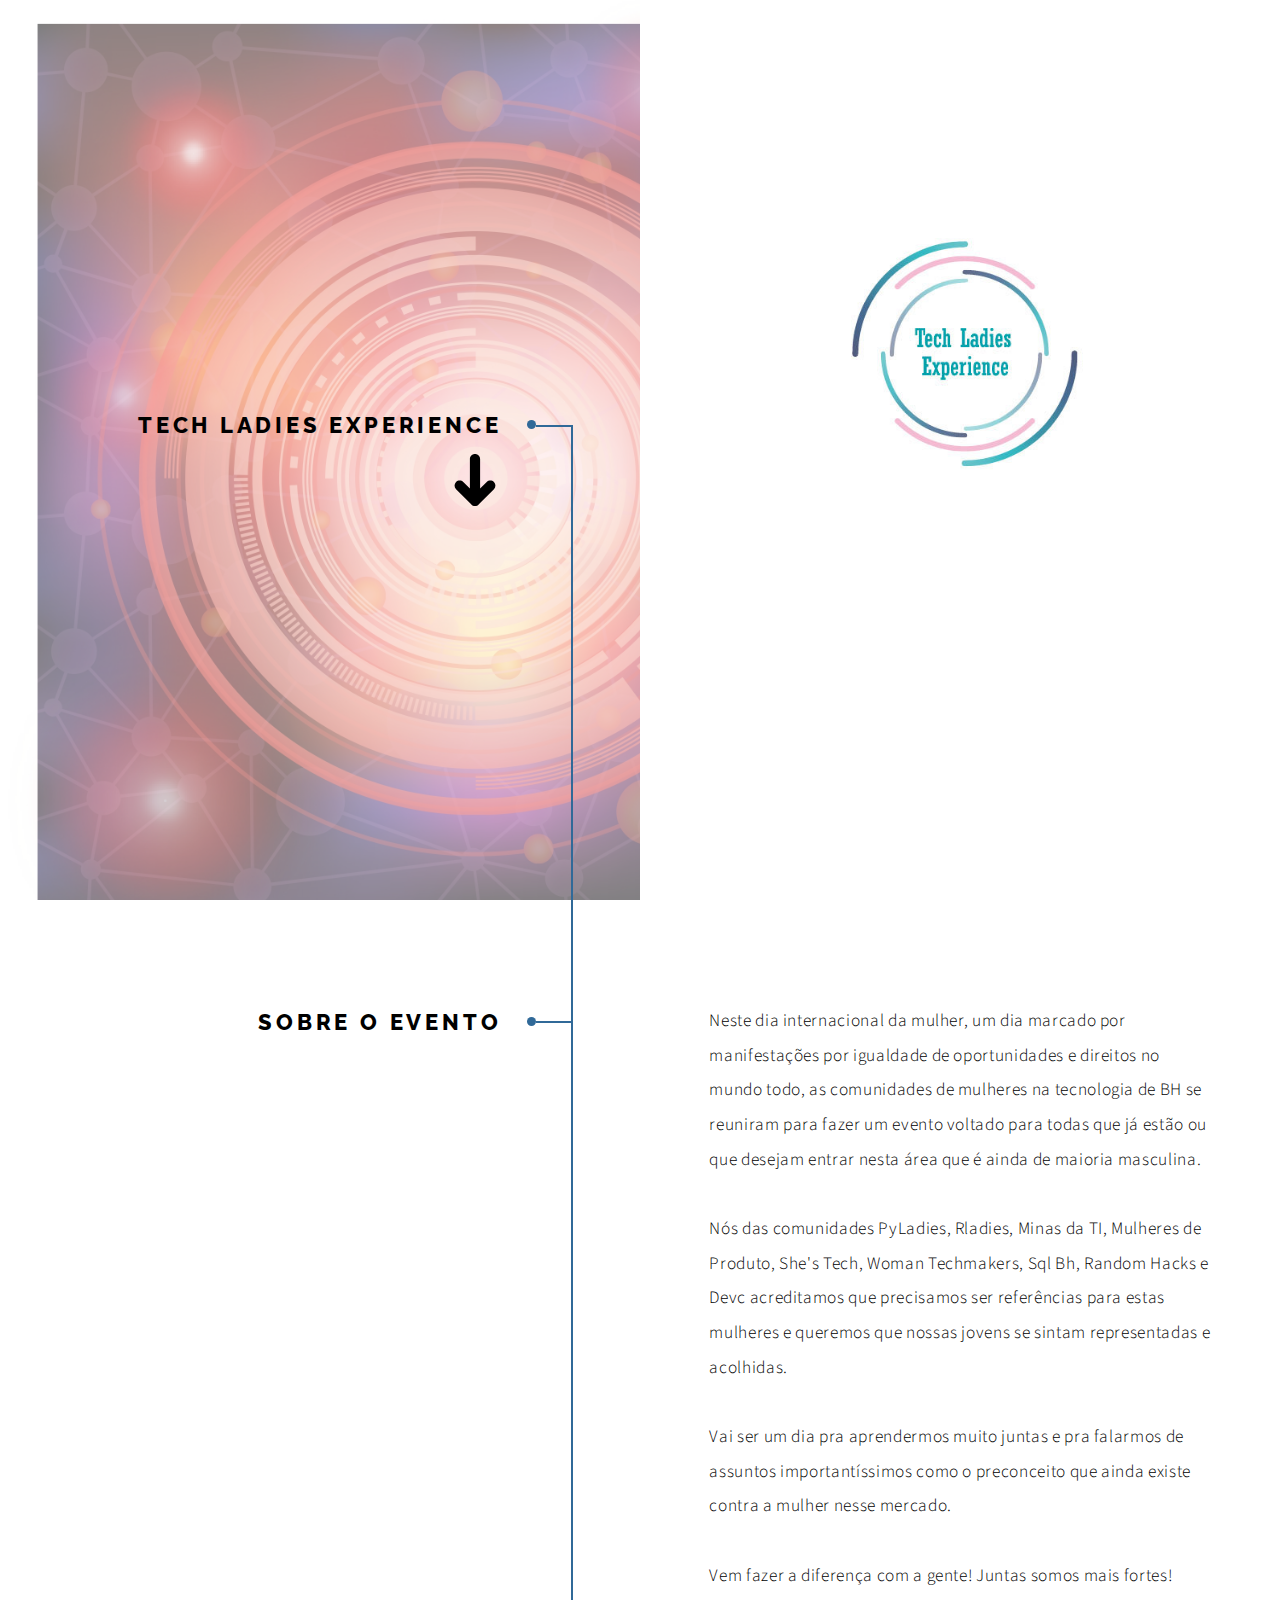
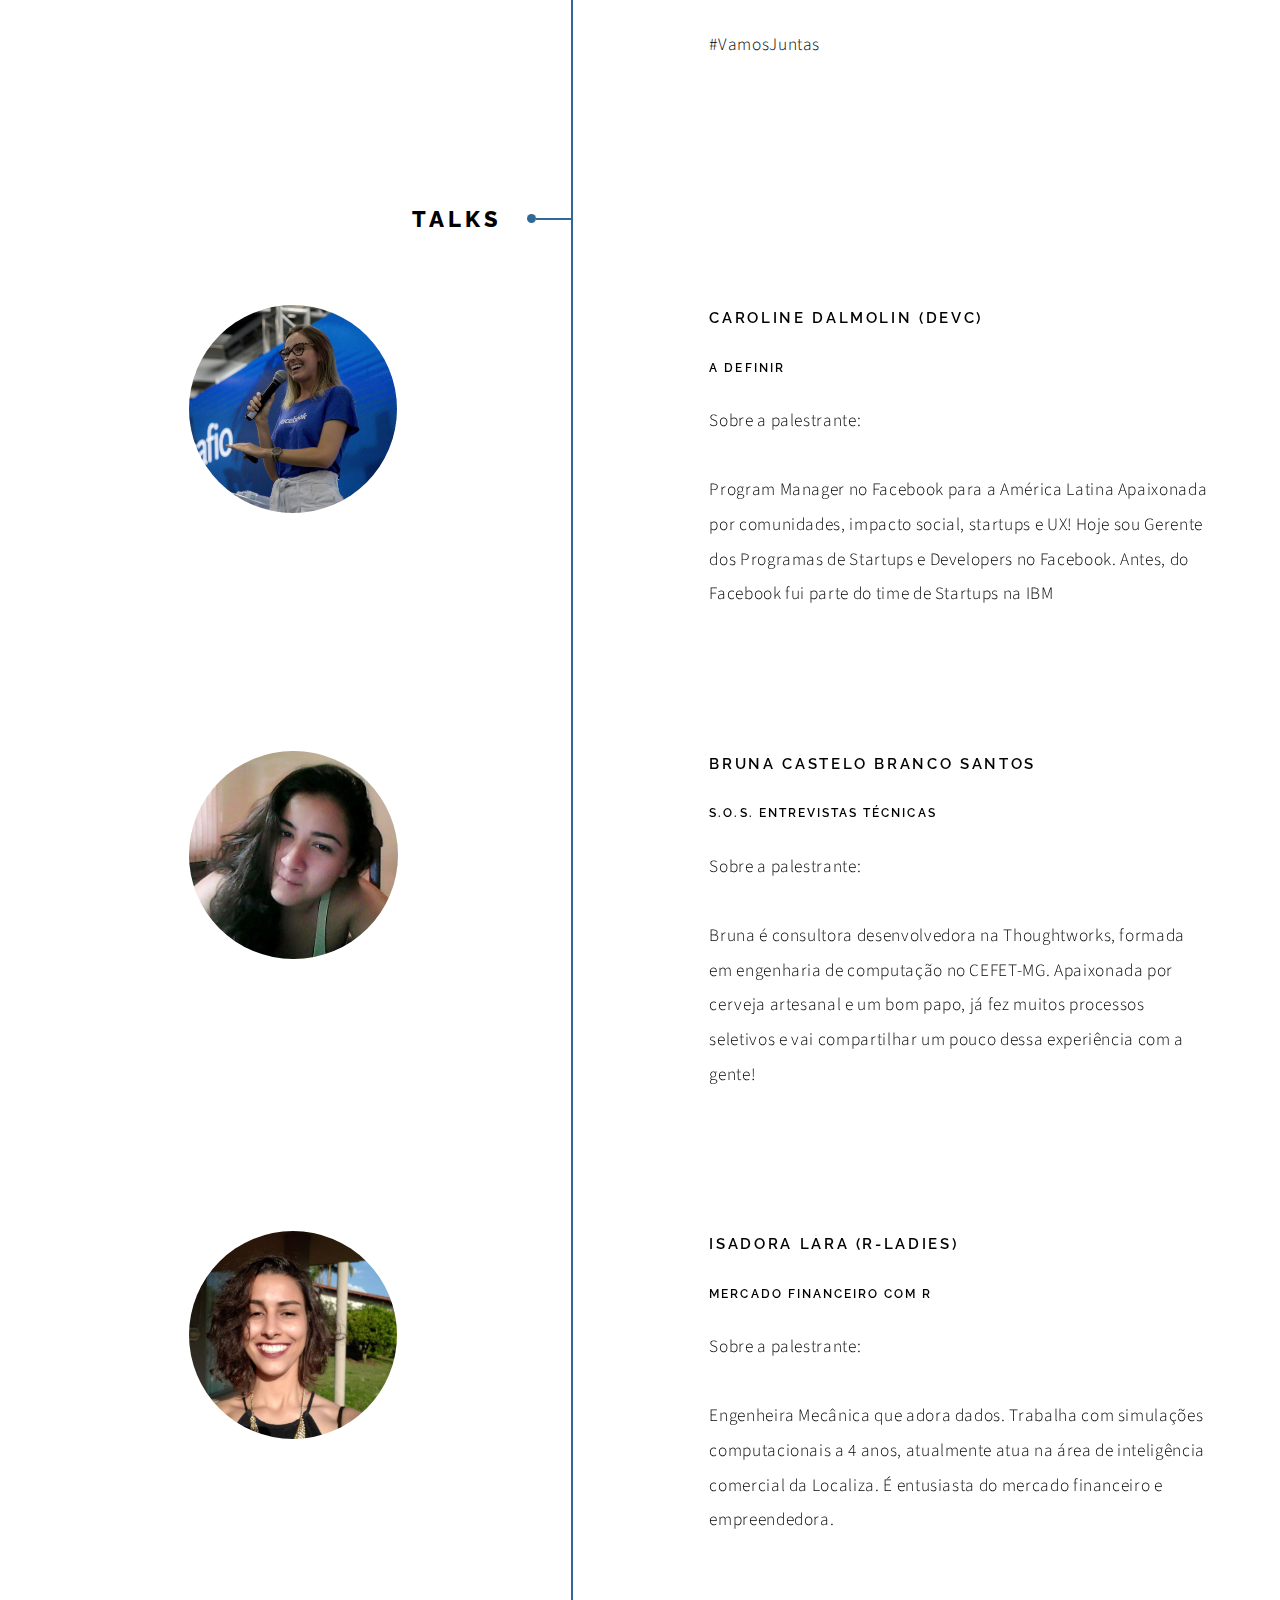
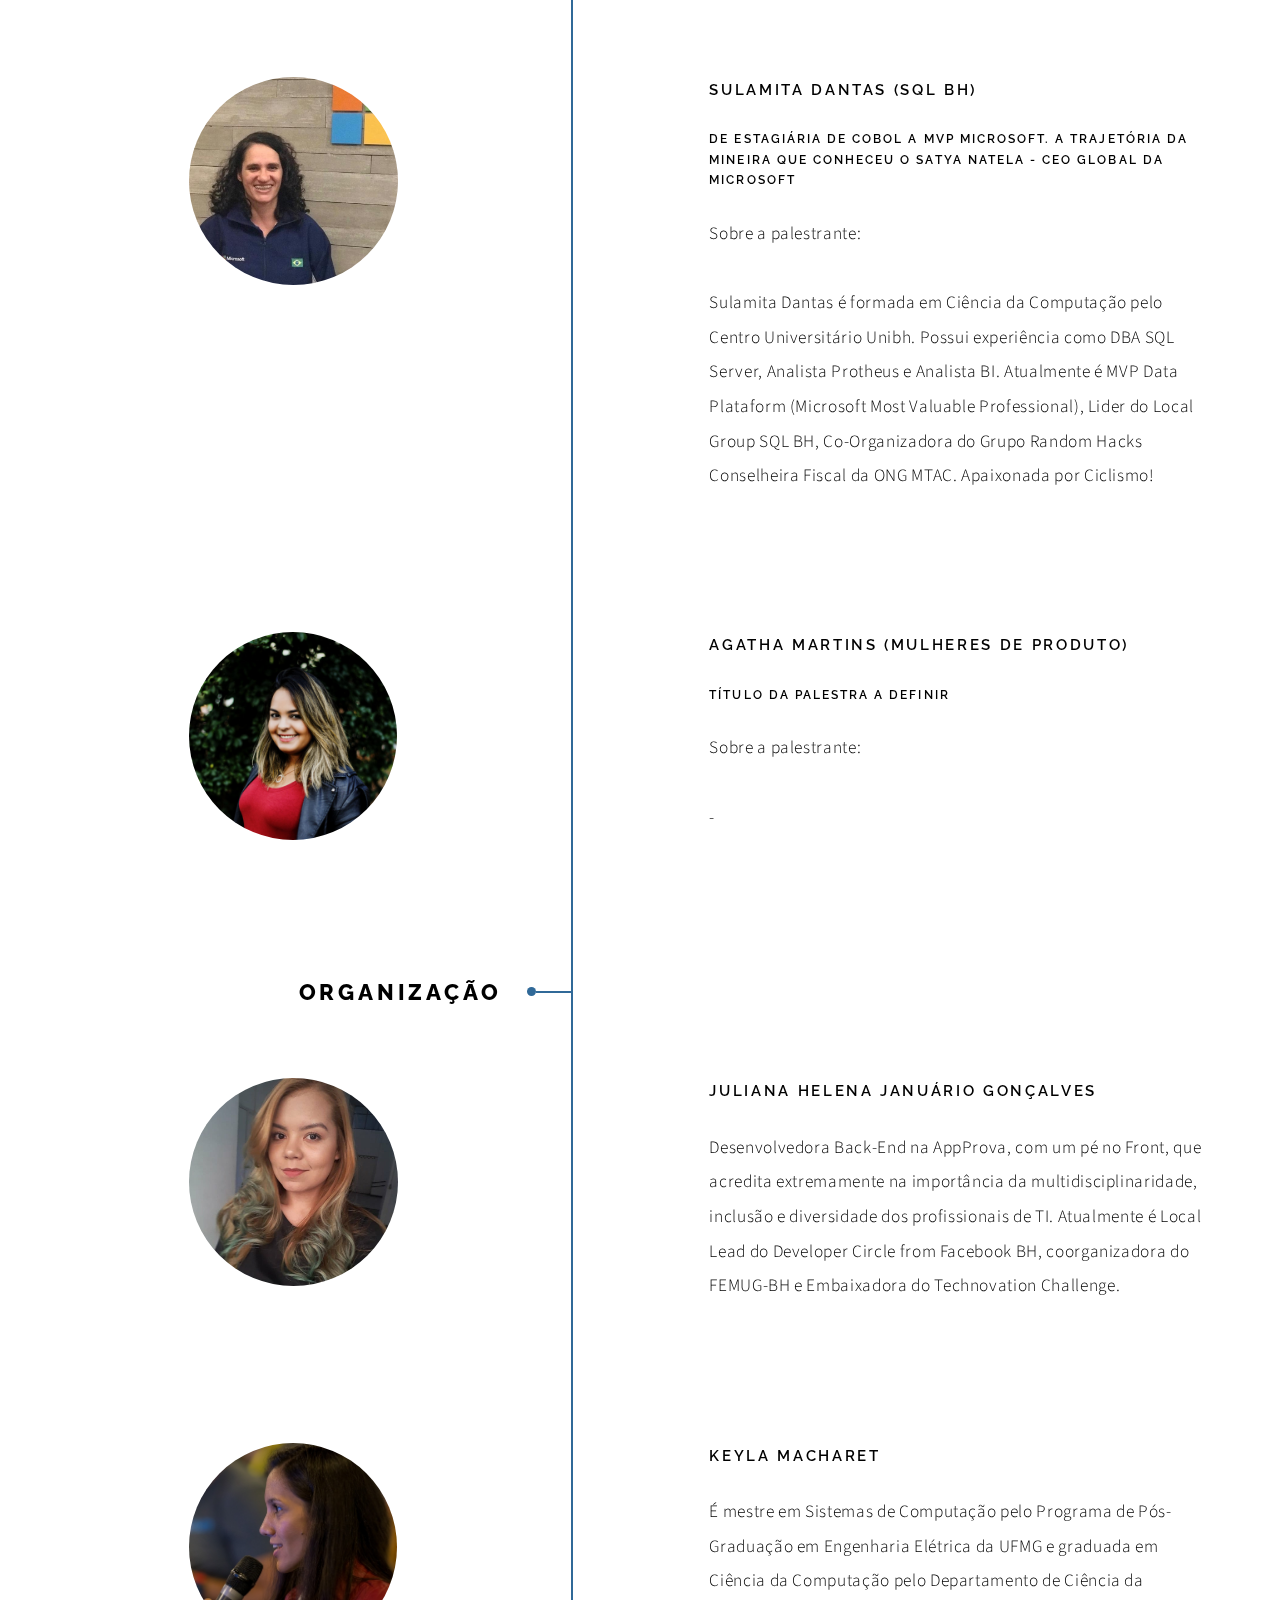
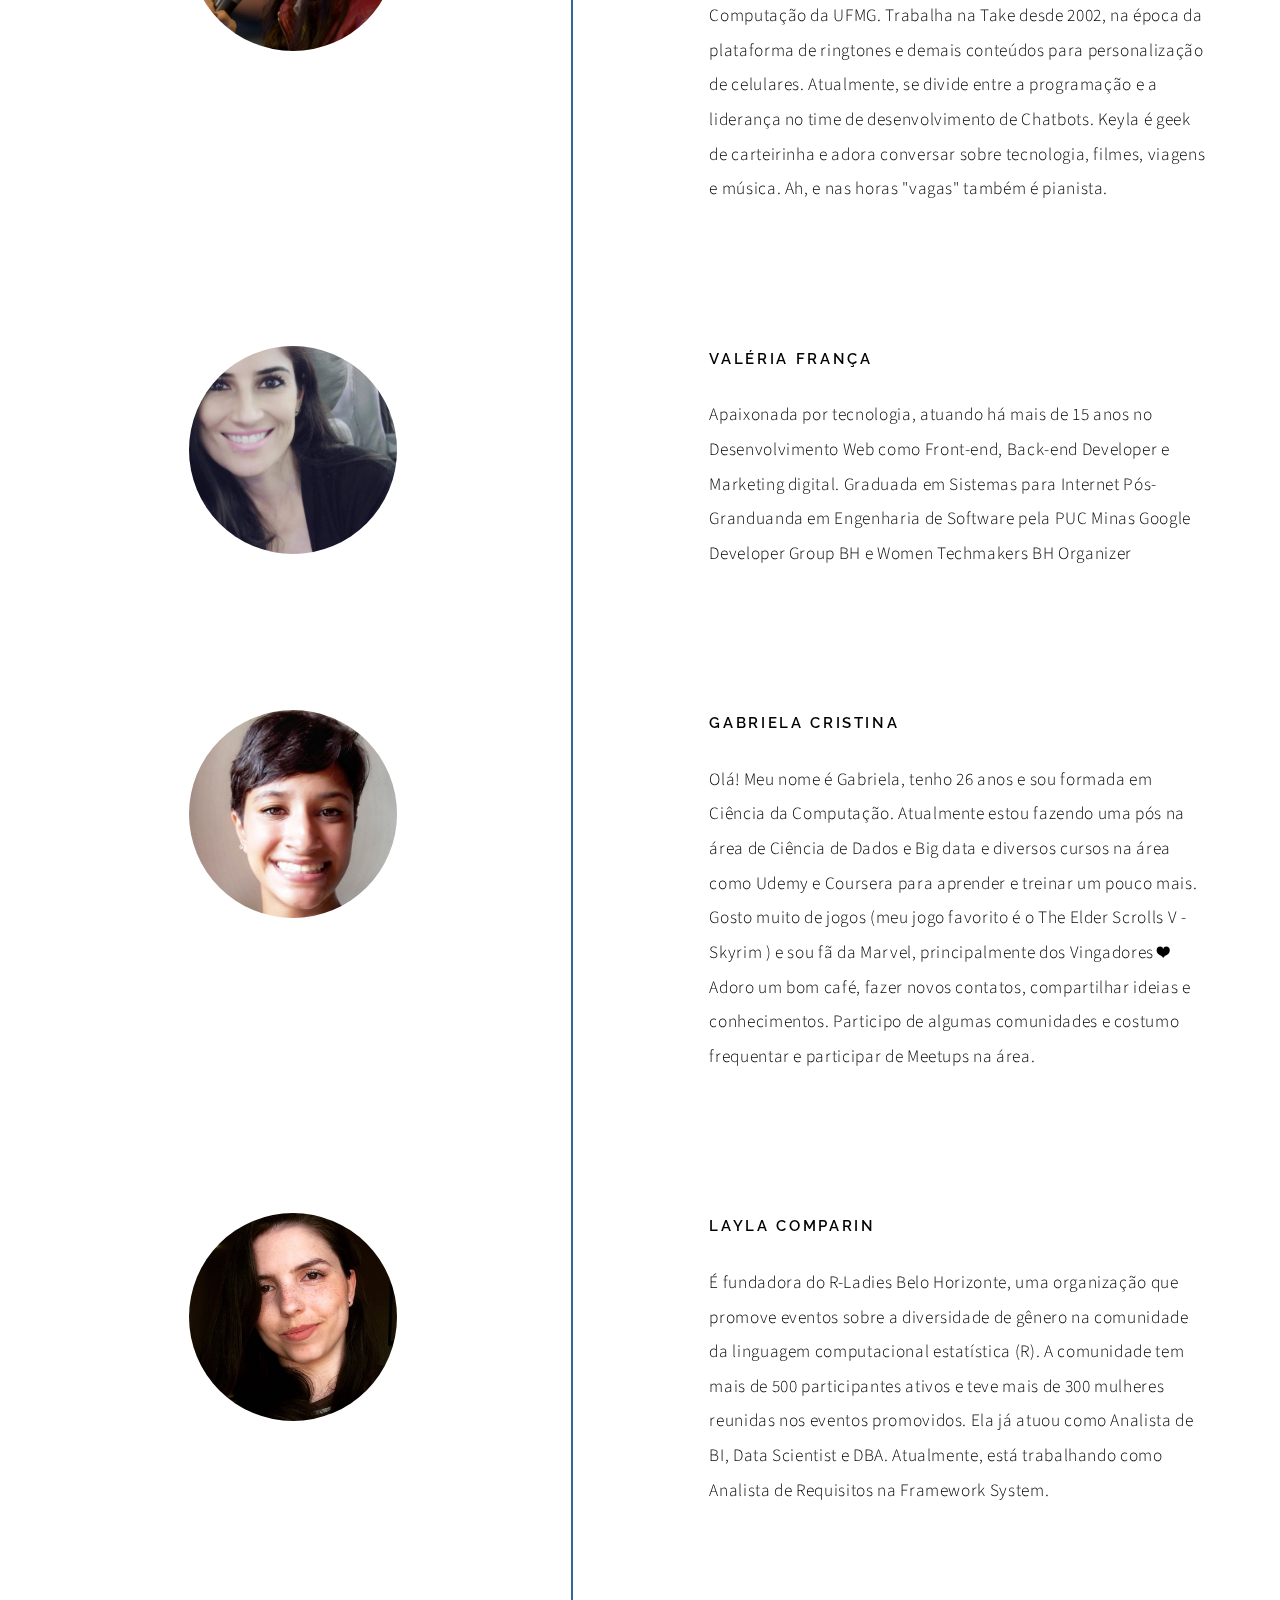
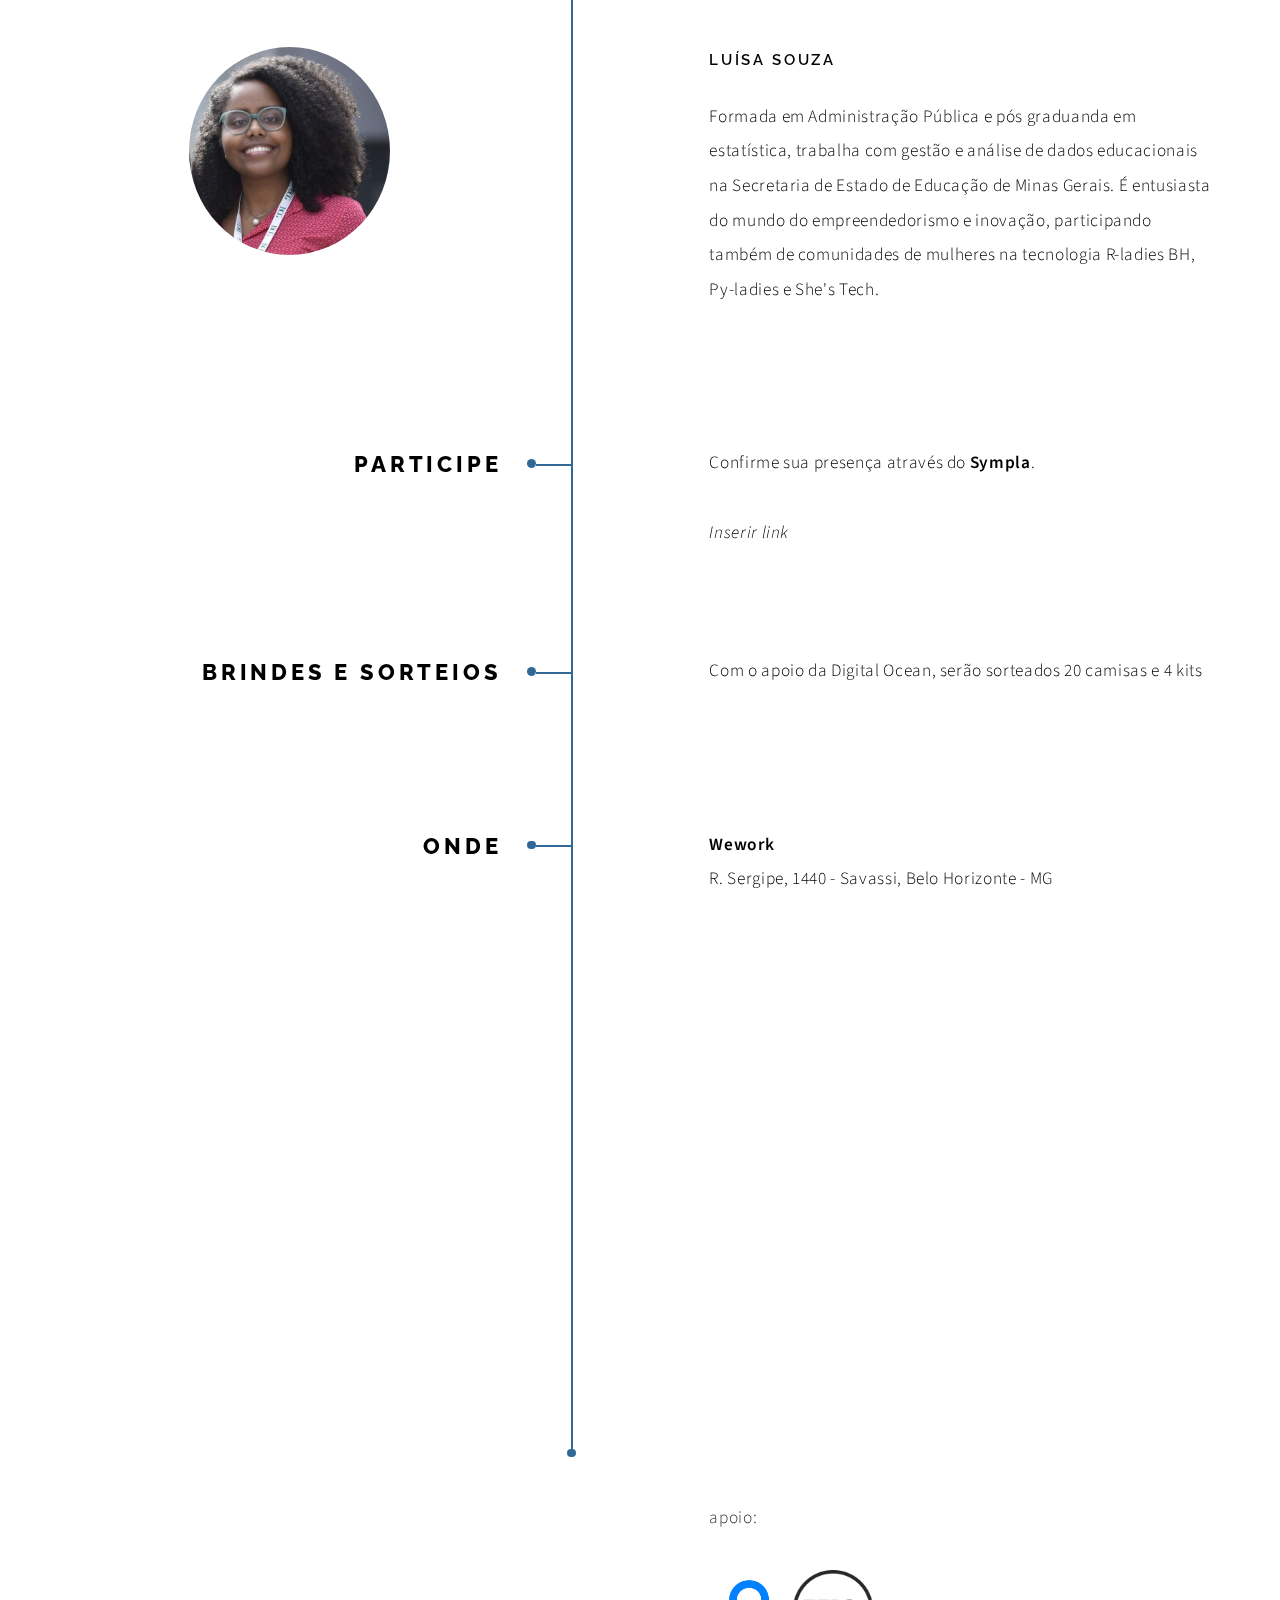
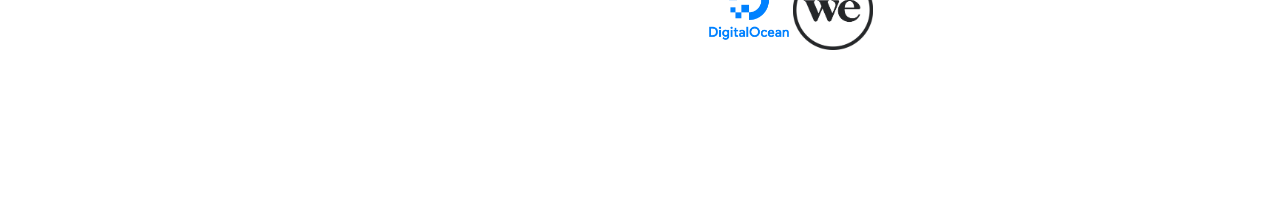
==== index.html @ 77aa9547 "Inserção de dados de palestrantes, organizadores e patrocinadores" ====
<!DOCTYPE HTML>
<html>

<head>
	<title>Tech Ladies Experience</title>
	<meta charset="utf-8" />
	<meta name="viewport" content="width=device-width, initial-scale=1, user-scalable=no" />
	<meta name="description" content="" />
	<meta name="keywords" content="" />
	<link rel="stylesheet" href="assets/css/main.css" />
</head>

<body class="is-preload">
	<div id="wrapper">
		<section class="intro">
			<header>
				<h2>Tech Ladies Experience</h2>
				<ul class="actions">
					<li><a href="#first" class="arrow scrolly"><span class="label">Next</span></a></li>
				</ul>
			</header>
			<div class="content">
				<span class="image fill" data-position="center"><img src="images/Tech-LadiesRosa.jpg" alt="" /></span>
			</div>
		</section>	
		<section id="first">
			<header>
				<h2>Sobre o evento</h2>
			</header>
			<div class="content">
				<p>Neste dia internacional da mulher, um dia marcado por manifestações por igualdade de oportunidades e direitos no mundo todo, as comunidades de mulheres na tecnologia de BH se reuniram para fazer um evento voltado para todas que já estão ou que desejam entrar nesta área que é ainda de maioria masculina.</p>
				<p>Nós das comunidades PyLadies, Rladies, Minas da TI, Mulheres de Produto, She's Tech, Woman Techmakers, Sql Bh, Random Hacks e Devc acreditamos que precisamos ser referências para estas mulheres e queremos que nossas jovens se sintam representadas e acolhidas.</p>
				<p>Vai ser um dia pra aprendermos muito juntas e pra falarmos de assuntos importantíssimos como o preconceito que ainda existe contra a mulher nesse mercado.</p>
				<p>Vem fazer a diferença com a gente! Juntas somos mais fortes!</p>
				<p>#VamosJuntas</p>
			</div>
		</section>
		<section>
			<header>
				<h2>Talks</h2>
			</header>
			<div class="content">
				<section>
					<header>
						<div class="gallery">
							<a href="images/carol.jpg" class="portrait"><img src="images/carol.jpg" alt="" /></a>
						</div>

					</header>
					<div class="content">
						<h3>Caroline Dalmolin (Devc)</h3>
						<h4>A definir</h4>
						<p>Sobre a palestrante:</p>
						<p>Program Manager no Facebook para a América Latina
						Apaixonada por comunidades, impacto social, startups e UX!
						Hoje sou Gerente dos Programas de Startups e Developers no Facebook. Antes, do Facebook fui parte do time de Startups na IBM</p>
					</div>
				</section>
				<section>
					<header>
						<div class="gallery">
							<a href="images/bruna.jpg" class="portrait"><img src="images/bruna.jpg" alt="" /></a>
						</div>

					</header>
					<div class="content">
						<h3>Bruna Castelo Branco Santos</h3>
						<h4>S.O.S. Entrevistas técnicas</h4>
						<p>Sobre a palestrante: </p>
						<p>Bruna é consultora desenvolvedora na Thoughtworks, formada em engenharia de computação no CEFET-MG. 
						Apaixonada por cerveja artesanal e um bom papo, já fez muitos processos seletivos e vai compartilhar um pouco dessa experiência com a gente!</p>
					</div>
				</section>	
				<section>
					<header>
						<div class="gallery">
							<a href="images/isadora.jpg" class="portrait"><img src="images/isadora.jpg" alt="" /></a>
						</div>

					</header>
					<div class="content">
						<h3>Isadora Lara (R-Ladies)</h3>
						<h4>Mercado Financeiro com R</h4>
						<p>Sobre a palestrante: </p>
						<p>Engenheira Mecânica que adora dados. Trabalha com simulações computacionais a 4 anos, atualmente atua na área de inteligência 
							comercial da Localiza. É entusiasta do mercado financeiro e empreendedora.</p>
					</div>
				</section>	
				<section>
						<header>
							<div class="gallery">
								<a href="images/sulamita.jpeg" class="portrait"><img src="images/sulamita.jpeg" alt="" /></a>
							</div>
	
						</header>
						<div class="content">
							<h3>Sulamita Dantas (SQL BH)</h3>
							<h4>De estagiária de Cobol a MVP Microsoft. A trajetória da mineira que conheceu o Satya Natela - CEO Global da Microsoft</h4>
							<p>Sobre a palestrante: </p>
							<p>Sulamita Dantas é formada em Ciência da Computação pelo Centro Universitário Unibh.
									Possui experiência como DBA SQL Server, Analista Protheus e Analista BI.
									Atualmente é MVP Data Plataform (Microsoft Most Valuable Professional), 
									Lider do Local Group SQL BH, 
									Co-Organizadora do Grupo Random Hacks   
									Conselheira Fiscal da ONG MTAC.
									Apaixonada por Ciclismo!</p>
						</div>
					</section>	
				<section>
						<header>
							<div class="gallery">
								<a href="images/agatha.jpg" class="portrait"><img src="images/agatha.jpg" alt="" /></a>
							</div>
	
						</header>
						<div class="content">
							<h3>Agatha Martins (Mulheres de Produto)</h3>
							<h4>Título da palestra a definir</h4>
							<p>Sobre a palestrante: </p>
							<p>-</p>
						</div>
					</section>	
			</div>
		</section>
		<section>
				<header>
					<h2>Organização</h2>
				</header>
				<div class="content">
					<section>
						<header>
							<div class="gallery">
								<a href="images/juliana.jpg" class="portrait"><img src="images/juliana.jpg" alt="" /></a>
							</div>
						</header>
						<div class="content">
							<h3>Juliana Helena Januário Gonçalves</h3>
							<p> Desenvolvedora Back-End na AppProva, com um pé no Front, que acredita
								extremamente na importância da multidisciplinaridade, inclusão e diversidade dos
								profissionais de TI. Atualmente é Local Lead do Developer Circle from Facebook BH,
								coorganizadora do FEMUG-BH e Embaixadora do Technovation Challenge.</p>
						</div>
					</section>
					<section>
						<header>
							<div class="gallery">
								<a href="images/keyla.jpeg" class="portrait"><img src="images/keyla.jpeg" alt="" /></a>
							</div>
						</header>
						<div class="content">
							<h3>Keyla Macharet</h3>
							<p> É mestre em Sistemas de Computação pelo Programa de Pós-Graduação em Engenharia Elétrica da UFMG e graduada em Ciência da Computação pelo Departamento de Ciência da Computação da UFMG.
								Trabalha na Take desde 2002, na época da plataforma de ringtones e demais conteúdos para personalização de celulares. Atualmente, se divide entre a programação e a liderança no time de desenvolvimento de Chatbots.
								Keyla é geek de carteirinha e adora conversar sobre tecnologia, filmes, viagens e música. Ah, e nas horas "vagas" também é pianista.</p>
						</div>
					</section>
					<section>
						<header>
							<div class="gallery">
								<a href="images/valeria.jpg" class="portrait"><img src="images/valeria.jpg" alt="" /></a>
							</div>
						</header>
						<div class="content">
							<h3>Valéria França</h3>
							<p>Apaixonada por tecnologia, atuando há mais de 15 anos no Desenvolvimento Web como Front-end, Back-end Developer e Marketing digital. 
								Graduada em Sistemas para Internet
								Pós-Granduanda em Engenharia de Software pela PUC Minas
								Google Developer Group BH  e Women Techmakers BH Organizer</p>
						</div>
					</section>
					<section>
						<header>
							<div class="gallery">
								<a href="images/gaby.jpeg" class="portrait"><img src="images/gaby.jpeg" alt="" /></a>
							</div>
						</header>
						<div class="content">
							<h3>Gabriela Cristina</h3>
							<p> Olá!
								Meu nome é Gabriela, tenho 26 anos e sou formada em Ciência da Computação. 
							   Atualmente estou fazendo uma pós na área de Ciência de Dados e Big data e diversos cursos na área como Udemy e Coursera para aprender e treinar um pouco mais.
							   Gosto muito de jogos (meu jogo favorito é o The Elder Scrolls V -Skyrim ) e sou fã da Marvel, principalmente dos Vingadores ❤
							   Adoro um bom café, fazer novos contatos, compartilhar ideias e conhecimentos.
							   Participo de algumas comunidades e costumo frequentar e participar de Meetups na área.</p>
						</div>
					</section>
					<section>
						<header>
							<div class="gallery">
								<a href="images/layla.jpeg" class="portrait"><img src="images/layla.jpeg" alt="" /></a>
							</div>
						</header>
						<div class="content">
							<h3>Layla Comparin</h3>
							<p> É fundadora do R-Ladies Belo Horizonte, uma organização que promove eventos sobre a diversidade de gênero na comunidade da linguagem computacional estatística (R). A comunidade tem mais de 500 participantes ativos e teve mais de 300 mulheres reunidas nos eventos promovidos. Ela já atuou como Analista de BI, Data Scientist e DBA. Atualmente, está trabalhando como Analista de Requisitos na Framework System.</p>
						</div>
					</section>
					<section>
						<header>
							<div class="gallery">
								<a href="images/luisa.jpeg" class="portrait"><img src="images/luisa.jpeg" alt="" /></a>
							</div>
						</header>
						<div class="content">
							<h3>Luísa Souza</h3>
							<p>Formada em Administração Pública e pós graduanda em estatística, trabalha com gestão e análise de dados educacionais na Secretaria de Estado de Educação de Minas Gerais. É entusiasta do mundo do empreendedorismo e inovação, participando também de comunidades de mulheres na tecnologia R-ladies BH, Py-ladies e She's Tech.</p>
						</div>
					</section>
				</div>
			</section>
		<section>
			<header>
				<h2>Participe</h2>
			</header>
			<div class="content">
				<p>Confirme sua presença através do <strong><a
							href="https://techladiesexperience.github.io/" 
							target="_blank">Sympla</a></strong>.</p>  <i>Inserir link</i>
			</div>
		</section>
		
		<section>
			<header>
				<h2>Brindes e sorteios</h2>
			</header>
			<div class="content">
				<p>Com o apoio da Digital Ocean, serão sorteados 20 camisas e 4 kits</p>
			</div>
		</section>
		<section>
			<header>
				<h2>Onde</h2>
			</header>
			<div class="content">
				<p><strong>Wework </strong> <br /> R. Sergipe, 1440 - Savassi, Belo Horizonte - MG</p>
				<div class="mapouter">
					<div class="gmap_canvas">
						<iframe src="https://www.google.com/maps/embed?pb=!1m18!1m12!1m3!1d3750.6493146621365!2d-43.94091788445845!3d-19.939177486598528!2m3!1f0!2f0!3f0!3m2!1i1024!2i768!4f13.1!3m3!1m2!1s0xa699756871b667%3A0x9f24282c6279320c!2sWeWork!5e0!3m2!1spt-BR!2sbr!4v1551277091793"
								width="600" 
								height="450" 
								frameborder="0" 
								style="border:0" 
								allowfullscreen>
						</iframe><a
							href="https://www.crocothemes.net"></a></div>

							
							
					<style>
						.mapouter {
							text-align: right;
							height: 500px;
							width: 600px;
						}

						.gmap_canvas {
							overflow: hidden;
							background: none !important;
							height: 500px;
							width: 80%;
						}
					</style>
				</div>
			</div>

		</section>
		<br /> <br />
		<div class="copyright"><span style="color:#333;height:100%; vertical-align: middle; display:inline-block;">apoio:
				<br /> <br />
				<a style="text-decoration:none !important;"
					href="https://digitalocean.com"><img src="images/logo_digital_ocean.png"
						style="width:80px"></a>
				<a style="text-decoration:none !important;"
						href="https://www.wework.com/pt-BR/"><img src="images/logo_wework.png"
							style="width:80px"></a>
					
			</span>
		</div>
	</div>
	<script src="assets/js/jquery.min.js"></script>
	<script src="assets/js/jquery.scrolly.min.js"></script>
	<script src="assets/js/browser.min.js"></script>
	<script src="assets/js/breakpoints.min.js"></script>
	<script src="assets/js/util.js"></script>
	<script src="assets/js/main.js"></script>
</body>

</html>
---- assets/css/main.css ----
@import url(font-awesome.min.css);
@import url("https://fonts.googleapis.com/css?family=Source+Sans+Pro:300,600,700,300i,600i,700i|Raleway:600,800");

/*
	Paradigm Shift by HTML5 UP
	html5up.net | @ajlkn
	Free for personal and commercial use under the CCA 3.0 license (html5up.net/license)
*/

html, body, div, span, applet, object,
iframe, h1, h2, h3, h4, h5, h6, p, blockquote,
pre, a, abbr, acronym, address, big, cite,
code, del, dfn, em, img, ins, kbd, q, s, samp,
small, strike, strong, sub, sup, tt, var, b,
u, i, center, dl, dt, dd, ol, ul, li, fieldset,
form, label, legend, table, caption, tbody,
tfoot, thead, tr, th, td, article, aside,
canvas, details, embed, figure, figcaption,
footer, header, hgroup, menu, nav, output, ruby,
section, summary, time, mark, audio, video {
	margin: 0;
	padding: 0;
	border: 0;
	font-size: 100%;
	font: inherit;
	vertical-align: baseline;}

article, aside, details, figcaption, figure,
footer, header, hgroup, menu, nav, section {
	display: block;}

body {
	line-height: 1;
}

ol, ul {
	list-style: none;
}

a {
    text-decoration: none !important;
}

blockquote, q {
	quotes: none;
}

	blockquote:before, blockquote:after, q:before, q:after {
		content: '';
		content: none;
	}

table {
	border-collapse: collapse;
	border-spacing: 0;
}

body {
	-webkit-text-size-adjust: none;
}

mark {
	background-color: transparent;
	color: inherit;
}

input::-moz-focus-inner {
	border: 0;
	padding: 0;
}

input, select, textarea {
	-moz-appearance: none;
	-webkit-appearance: none;
	-ms-appearance: none;
	appearance: none;
}

/* Basic */

	@-ms-viewport {
		width: device-width;
	}

	body {
		-ms-overflow-style: scrollbar;
	}

	@media screen and (max-width: 480px) {

		html, body {
			min-width: 320px;
		}

	}

	html {
		box-sizing: border-box;
	}

	*, *:before, *:after {
		box-sizing: inherit;
	}

	html {
		overflow-x: hidden;
	}

	body {
		background: #ffffff;
		overflow-x: hidden;
	}

		body.is-preload *, body.is-preload *:before, body.is-preload *:after {
			-moz-animation: none !important;
			-webkit-animation: none !important;
			-ms-animation: none !important;
			animation: none !important;
			-moz-transition: none !important;
			-webkit-transition: none !important;
			-ms-transition: none !important;
			transition: none !important;
		}

/* Typography */

	html {
		font-size: 18pt;
	}

		@media screen and (max-width: 1920px) {

			html {
				font-size: 13pt;
			}

		}

		@media screen and (max-width: 1152px) {

			html {
				font-size: 14pt;
			}

		}

		@media screen and (max-width: 736px) {

			html {
				font-size: 12pt;
			}

		}

		@media screen and (max-width: 480px) {

			html {
				font-size: 11pt;
			}

		}

	body {
		background-color: #ffffff;
		color: #000000;
	}

	body, input, select, textarea {
		color: #000000;
		font-family: "Source Sans Pro", Helvetica, sans-serif;
		font-size: 1rem;
		font-weight: 300;
		letter-spacing: 0.0375em;
		line-height: 2;
	}

	a {
		-moz-transition: border-bottom-color 0.25s ease-in-out;
		-webkit-transition: border-bottom-color 0.25s ease-in-out;
		-ms-transition: border-bottom-color 0.25s ease-in-out;
		transition: border-bottom-color 0.25s ease-in-out;
		text-decoration: none;
		color: #000000;
	}

		a:hover {
			text-decoration: none;
			border-bottom-color: transparent;
		}

	strong, b {
		font-weight: 600;
		color: #000000;
	}

	em, i {
		font-style: italic;
	}

	p {
		margin: 0 0 2rem 0;
	}

	h1, h2, h3, h4, h5, h6 {
		color: #000000;
		font-family: "Raleway", Helvetica, sans-serif;
		font-weight: 600;
		letter-spacing: 0.175em;
		line-height: 1.75;
		margin: 0 0 1.5rem 0;
		text-transform: uppercase;
	}

		h1 a, h2 a, h3 a, h4 a, h5 a, h6 a {
			color: inherit;
			text-decoration: none;
		}

	h1 {
		font-family: "Source Sans Pro", Helvetica, sans-serif;
		font-size: 5rem;
		font-weight: 700;
		letter-spacing: -0.05em;
		line-height: 1.1;
		margin: 0 0 1.5rem 0;
		text-transform: none;
	}

	h2 {
		font-size: 1.25rem;
		font-weight: 800;
		margin: 0 0 2rem 0;
	}

	h3 {
		font-size: 0.875rem;
	}

	h4 {
		font-size: 0.675rem;
	}

	h5 {
		font-size: 0.75rem;
	}

	h6 {
		font-size: 0.625rem;
	}

	@media screen and (max-width: 736px) {

		h1 {
			font-size: 4.5rem;
			line-height: 1.1;
		}

		h2 {
			font-size: 1.25rem;
			line-height: 1.7;
		}

		h3 {
			font-size: 0.9rem;
		}

		h4 {
			font-size: 0.75rem;
		}

		h5 {
			font-size: 0.675rem;
		}

	}

	@media screen and (max-width: 360px) {

		h1 {
			font-size: 3.75rem;
		}

		h2 {
			font-size: 1.125rem;
		}

		h3 {
			font-size: 0.8rem;
		}

		h4 {
			font-size: 0.675rem;
		}

		h5 {
			font-size: 0.675rem;
		}

	}

	sub {
		font-size: 0.8rem;
		position: relative;
		top: 0.5rem;
	}

	sup {
		font-size: 0.8rem;
		position: relative;
		top: -0.5rem;
	}

	blockquote {
		border-left: solid 0.5rem rgba(144, 144, 144, 0.25);
		font-style: italic;
		margin: 0 0 2rem 0;
		padding: 1rem 0 1rem 2rem;
	}

	code {
		background: rgba(144, 144, 144, 0.1);
		border-radius: 0.325rem;
		font-family: "Courier New", monospace;
		font-size: 0.9rem;
		margin: 0 0.25rem;
		padding: 0.25rem 0.65rem;
	}

	pre {
		-webkit-overflow-scrolling: touch;
		font-family: "Courier New", monospace;
		font-size: 0.9rem;
		margin: 0 0 2rem 0;
		width: 100%;
	}

		pre code {
			display: block;
			line-height: 1.75;
			padding: 1rem 1.5rem;
			overflow-x: auto;
		}

	hr {
		border: 0;
		border-bottom: solid 2px rgba(144, 144, 144, 0.25);
		margin: 3rem 0;
	}

		hr.major {
			margin: 5rem 0;
		}

		@media screen and (max-width: 736px) {

			hr.major {
				margin: 3rem 0;
			}

		}

/* Row */

	.row {
		display: flex;
		flex-wrap: wrap;
		box-sizing: border-box;
		align-items: stretch;
	}

		.row > * {
			box-sizing: border-box;
		}

		.row.gtr-uniform > * > :last-child {
			margin-bottom: 0;
		}

		.row.aln-left {
			justify-content: flex-start;
		}

		.row.aln-center {
			justify-content: center;
		}

		.row.aln-right {
			justify-content: flex-end;
		}

		.row.aln-top {
			align-items: flex-start;
		}

		.row.aln-middle {
			align-items: center;
		}

		.row.aln-bottom {
			align-items: flex-end;
		}

		.row > .imp {
			order: -1;
		}

		.row > .col-1 {
			width: 8.3333333333%;
		}

		.row > .off-1 {
			margin-left: 8.3333333333%;
		}

		.row > .col-2 {
			width: 16.6666666667%;
		}

		.row > .off-2 {
			margin-left: 16.6666666667%;
		}

		.row > .col-3 {
			width: 25%;
		}

		.row > .off-3 {
			margin-left: 25%;
		}

		.row > .col-4 {
			width: 33.3333333333%;
		}

		.row > .off-4 {
			margin-left: 33.3333333333%;
		}

		.row > .col-5 {
			width: 41.6666666667%;
		}

		.row > .off-5 {
			margin-left: 41.6666666667%;
		}

		.row > .col-6 {
			width: 50%;
		}

		.row > .off-6 {
			margin-left: 50%;
		}

		.row > .col-7 {
			width: 58.3333333333%;
		}

		.row > .off-7 {
			margin-left: 58.3333333333%;
		}

		.row > .col-8 {
			width: 66.6666666667%;
		}

		.row > .off-8 {
			margin-left: 66.6666666667%;
		}

		.row > .col-9 {
			width: 75%;
		}

		.row > .off-9 {
			margin-left: 75%;
		}

		.row > .col-10 {
			width: 83.3333333333%;
		}

		.row > .off-10 {
			margin-left: 83.3333333333%;
		}

		.row > .col-11 {
			width: 91.6666666667%;
		}

		.row > .off-11 {
			margin-left: 91.6666666667%;
		}

		.row > .col-12 {
			width: 100%;
		}

		.row > .off-12 {
			margin-left: 100%;
		}

		.row.gtr-0 {
			margin-top: 0;
			margin-left: 0rem;
		}

			.row.gtr-0 > * {
				padding: 0 0 0 0rem;
			}

			.row.gtr-0.gtr-uniform {
				margin-top: 0rem;
			}

				.row.gtr-0.gtr-uniform > * {
					padding-top: 0rem;
				}

		.row.gtr-25 {
			margin-top: 0;
			margin-left: -0.5rem;
		}

			.row.gtr-25 > * {
				padding: 0 0 0 0.5rem;
			}

			.row.gtr-25.gtr-uniform {
				margin-top: -0.5rem;
			}

				.row.gtr-25.gtr-uniform > * {
					padding-top: 0.5rem;
				}

		.row.gtr-50 {
			margin-top: 0;
			margin-left: -1rem;
		}

			.row.gtr-50 > * {
				padding: 0 0 0 1rem;
			}

			.row.gtr-50.gtr-uniform {
				margin-top: -1rem;
			}

				.row.gtr-50.gtr-uniform > * {
					padding-top: 1rem;
				}

		.row {
			margin-top: 0;
			margin-left: -2rem;
		}

			.row > * {
				padding: 0 0 0 2rem;
			}

			.row.gtr-uniform {
				margin-top: -2rem;
			}

				.row.gtr-uniform > * {
					padding-top: 2rem;
				}

		.row.gtr-150 {
			margin-top: 0;
			margin-left: -3rem;
		}

			.row.gtr-150 > * {
				padding: 0 0 0 3rem;
			}

			.row.gtr-150.gtr-uniform {
				margin-top: -3rem;
			}

				.row.gtr-150.gtr-uniform > * {
					padding-top: 3rem;
				}

		.row.gtr-200 {
			margin-top: 0;
			margin-left: -4rem;
		}

			.row.gtr-200 > * {
				padding: 0 0 0 4rem;
			}

			.row.gtr-200.gtr-uniform {
				margin-top: -4rem;
			}

				.row.gtr-200.gtr-uniform > * {
					padding-top: 4rem;
				}

		@media screen and (max-width: 1920px) {

			.row {
				display: flex;
				flex-wrap: wrap;
				box-sizing: border-box;
				align-items: stretch;
			}

				.row > * {
					box-sizing: border-box;
				}

				.row.gtr-uniform > * > :last-child {
					margin-bottom: 0;
				}

				.row.aln-left {
					justify-content: flex-start;
				}

				.row.aln-center {
					justify-content: center;
				}

				.row.aln-right {
					justify-content: flex-end;
				}

				.row.aln-top {
					align-items: flex-start;
				}

				.row.aln-middle {
					align-items: center;
				}

				.row.aln-bottom {
					align-items: flex-end;
				}

				.row > .imp-xlarge {
					order: -1;
				}

				.row > .col-1-xlarge {
					width: 8.3333333333%;
				}

				.row > .off-1-xlarge {
					margin-left: 8.3333333333%;
				}

				.row > .col-2-xlarge {
					width: 16.6666666667%;
				}

				.row > .off-2-xlarge {
					margin-left: 16.6666666667%;
				}

				.row > .col-3-xlarge {
					width: 25%;
				}

				.row > .off-3-xlarge {
					margin-left: 25%;
				}

				.row > .col-4-xlarge {
					width: 33.3333333333%;
				}

				.row > .off-4-xlarge {
					margin-left: 33.3333333333%;
				}

				.row > .col-5-xlarge {
					width: 41.6666666667%;
				}

				.row > .off-5-xlarge {
					margin-left: 41.6666666667%;
				}

				.row > .col-6-xlarge {
					width: 50%;
				}

				.row > .off-6-xlarge {
					margin-left: 50%;
				}

				.row > .col-7-xlarge {
					width: 58.3333333333%;
				}

				.row > .off-7-xlarge {
					margin-left: 58.3333333333%;
				}

				.row > .col-8-xlarge {
					width: 66.6666666667%;
				}

				.row > .off-8-xlarge {
					margin-left: 66.6666666667%;
				}

				.row > .col-9-xlarge {
					width: 75%;
				}

				.row > .off-9-xlarge {
					margin-left: 75%;
				}

				.row > .col-10-xlarge {
					width: 83.3333333333%;
				}

				.row > .off-10-xlarge {
					margin-left: 83.3333333333%;
				}

				.row > .col-11-xlarge {
					width: 91.6666666667%;
				}

				.row > .off-11-xlarge {
					margin-left: 91.6666666667%;
				}

				.row > .col-12-xlarge {
					width: 100%;
				}

				.row > .off-12-xlarge {
					margin-left: 100%;
				}

				.row.gtr-0 {
					margin-top: 0;
					margin-left: 0rem;
				}

					.row.gtr-0 > * {
						padding: 0 0 0 0rem;
					}

					.row.gtr-0.gtr-uniform {
						margin-top: 0rem;
					}

						.row.gtr-0.gtr-uniform > * {
							padding-top: 0rem;
						}

				.row.gtr-25 {
					margin-top: 0;
					margin-left: -0.5rem;
				}

					.row.gtr-25 > * {
						padding: 0 0 0 0.5rem;
					}

					.row.gtr-25.gtr-uniform {
						margin-top: -0.5rem;
					}

						.row.gtr-25.gtr-uniform > * {
							padding-top: 0.5rem;
						}

				.row.gtr-50 {
					margin-top: 0;
					margin-left: -1rem;
				}

					.row.gtr-50 > * {
						padding: 0 0 0 1rem;
					}

					.row.gtr-50.gtr-uniform {
						margin-top: -1rem;
					}

						.row.gtr-50.gtr-uniform > * {
							padding-top: 1rem;
						}

				.row {
					margin-top: 0;
					margin-left: -2rem;
				}

					.row > * {
						padding: 0 0 0 2rem;
					}

					.row.gtr-uniform {
						margin-top: -2rem;
					}

						.row.gtr-uniform > * {
							padding-top: 2rem;
						}

				.row.gtr-150 {
					margin-top: 0;
					margin-left: -3rem;
				}

					.row.gtr-150 > * {
						padding: 0 0 0 3rem;
					}

					.row.gtr-150.gtr-uniform {
						margin-top: -3rem;
					}

						.row.gtr-150.gtr-uniform > * {
							padding-top: 3rem;
						}

				.row.gtr-200 {
					margin-top: 0;
					margin-left: -4rem;
				}

					.row.gtr-200 > * {
						padding: 0 0 0 4rem;
					}

					.row.gtr-200.gtr-uniform {
						margin-top: -4rem;
					}

						.row.gtr-200.gtr-uniform > * {
							padding-top: 4rem;
						}

		}

		@media screen and (max-width: 1280px) {

			.row {
				display: flex;
				flex-wrap: wrap;
				box-sizing: border-box;
				align-items: stretch;
			}

				.row > * {
					box-sizing: border-box;
				}

				.row.gtr-uniform > * > :last-child {
					margin-bottom: 0;
				}

				.row.aln-left {
					justify-content: flex-start;
				}

				.row.aln-center {
					justify-content: center;
				}

				.row.aln-right {
					justify-content: flex-end;
				}

				.row.aln-top {
					align-items: flex-start;
				}

				.row.aln-middle {
					align-items: center;
				}

				.row.aln-bottom {
					align-items: flex-end;
				}

				.row > .imp-large {
					order: -1;
				}

				.row > .col-1-large {
					width: 8.3333333333%;
				}

				.row > .off-1-large {
					margin-left: 8.3333333333%;
				}

				.row > .col-2-large {
					width: 16.6666666667%;
				}

				.row > .off-2-large {
					margin-left: 16.6666666667%;
				}

				.row > .col-3-large {
					width: 25%;
				}

				.row > .off-3-large {
					margin-left: 25%;
				}

				.row > .col-4-large {
					width: 33.3333333333%;
				}

				.row > .off-4-large {
					margin-left: 33.3333333333%;
				}

				.row > .col-5-large {
					width: 41.6666666667%;
				}

				.row > .off-5-large {
					margin-left: 41.6666666667%;
				}

				.row > .col-6-large {
					width: 50%;
				}

				.row > .off-6-large {
					margin-left: 50%;
				}

				.row > .col-7-large {
					width: 58.3333333333%;
				}

				.row > .off-7-large {
					margin-left: 58.3333333333%;
				}

				.row > .col-8-large {
					width: 66.6666666667%;
				}

				.row > .off-8-large {
					margin-left: 66.6666666667%;
				}

				.row > .col-9-large {
					width: 75%;
				}

				.row > .off-9-large {
					margin-left: 75%;
				}

				.row > .col-10-large {
					width: 83.3333333333%;
				}

				.row > .off-10-large {
					margin-left: 83.3333333333%;
				}

				.row > .col-11-large {
					width: 91.6666666667%;
				}

				.row > .off-11-large {
					margin-left: 91.6666666667%;
				}

				.row > .col-12-large {
					width: 100%;
				}

				.row > .off-12-large {
					margin-left: 100%;
				}

				.row.gtr-0 {
					margin-top: 0;
					margin-left: 0rem;
				}

					.row.gtr-0 > * {
						padding: 0 0 0 0rem;
					}

					.row.gtr-0.gtr-uniform {
						margin-top: 0rem;
					}

						.row.gtr-0.gtr-uniform > * {
							padding-top: 0rem;
						}

				.row.gtr-25 {
					margin-top: 0;
					margin-left: -0.375rem;
				}

					.row.gtr-25 > * {
						padding: 0 0 0 0.375rem;
					}

					.row.gtr-25.gtr-uniform {
						margin-top: -0.375rem;
					}

						.row.gtr-25.gtr-uniform > * {
							padding-top: 0.375rem;
						}

				.row.gtr-50 {
					margin-top: 0;
					margin-left: -0.75rem;
				}

					.row.gtr-50 > * {
						padding: 0 0 0 0.75rem;
					}

					.row.gtr-50.gtr-uniform {
						margin-top: -0.75rem;
					}

						.row.gtr-50.gtr-uniform > * {
							padding-top: 0.75rem;
						}

				.row {
					margin-top: 0;
					margin-left: -1.5rem;
				}

					.row > * {
						padding: 0 0 0 1.5rem;
					}

					.row.gtr-uniform {
						margin-top: -1.5rem;
					}

						.row.gtr-uniform > * {
							padding-top: 1.5rem;
						}

				.row.gtr-150 {
					margin-top: 0;
					margin-left: -2.25rem;
				}

					.row.gtr-150 > * {
						padding: 0 0 0 2.25rem;
					}

					.row.gtr-150.gtr-uniform {
						margin-top: -2.25rem;
					}

						.row.gtr-150.gtr-uniform > * {
							padding-top: 2.25rem;
						}

				.row.gtr-200 {
					margin-top: 0;
					margin-left: -3rem;
				}

					.row.gtr-200 > * {
						padding: 0 0 0 3rem;
					}

					.row.gtr-200.gtr-uniform {
						margin-top: -3rem;
					}

						.row.gtr-200.gtr-uniform > * {
							padding-top: 3rem;
						}

		}

		@media screen and (max-width: 1152px) {

			.row {
				display: flex;
				flex-wrap: wrap;
				box-sizing: border-box;
				align-items: stretch;
			}

				.row > * {
					box-sizing: border-box;
				}

				.row.gtr-uniform > * > :last-child {
					margin-bottom: 0;
				}

				.row.aln-left {
					justify-content: flex-start;
				}

				.row.aln-center {
					justify-content: center;
				}

				.row.aln-right {
					justify-content: flex-end;
				}

				.row.aln-top {
					align-items: flex-start;
				}

				.row.aln-middle {
					align-items: center;
				}

				.row.aln-bottom {
					align-items: flex-end;
				}

				.row > .imp-medium {
					order: -1;
				}

				.row > .col-1-medium {
					width: 8.3333333333%;
				}

				.row > .off-1-medium {
					margin-left: 8.3333333333%;
				}

				.row > .col-2-medium {
					width: 16.6666666667%;
				}

				.row > .off-2-medium {
					margin-left: 16.6666666667%;
				}

				.row > .col-3-medium {
					width: 25%;
				}

				.row > .off-3-medium {
					margin-left: 25%;
				}

				.row > .col-4-medium {
					width: 33.3333333333%;
				}

				.row > .off-4-medium {
					margin-left: 33.3333333333%;
				}

				.row > .col-5-medium {
					width: 41.6666666667%;
				}

				.row > .off-5-medium {
					margin-left: 41.6666666667%;
				}

				.row > .col-6-medium {
					width: 50%;
				}

				.row > .off-6-medium {
					margin-left: 50%;
				}

				.row > .col-7-medium {
					width: 58.3333333333%;
				}

				.row > .off-7-medium {
					margin-left: 58.3333333333%;
				}

				.row > .col-8-medium {
					width: 66.6666666667%;
				}

				.row > .off-8-medium {
					margin-left: 66.6666666667%;
				}

				.row > .col-9-medium {
					width: 75%;
				}

				.row > .off-9-medium {
					margin-left: 75%;
				}

				.row > .col-10-medium {
					width: 83.3333333333%;
				}

				.row > .off-10-medium {
					margin-left: 83.3333333333%;
				}

				.row > .col-11-medium {
					width: 91.6666666667%;
				}

				.row > .off-11-medium {
					margin-left: 91.6666666667%;
				}

				.row > .col-12-medium {
					width: 100%;
				}

				.row > .off-12-medium {
					margin-left: 100%;
				}

				.row.gtr-0 {
					margin-top: 0;
					margin-left: 0rem;
				}

					.row.gtr-0 > * {
						padding: 0 0 0 0rem;
					}

					.row.gtr-0.gtr-uniform {
						margin-top: 0rem;
					}

						.row.gtr-0.gtr-uniform > * {
							padding-top: 0rem;
						}

				.row.gtr-25 {
					margin-top: 0;
					margin-left: -0.375rem;
				}

					.row.gtr-25 > * {
						padding: 0 0 0 0.375rem;
					}

					.row.gtr-25.gtr-uniform {
						margin-top: -0.375rem;
					}

						.row.gtr-25.gtr-uniform > * {
							padding-top: 0.375rem;
						}

				.row.gtr-50 {
					margin-top: 0;
					margin-left: -0.75rem;
				}

					.row.gtr-50 > * {
						padding: 0 0 0 0.75rem;
					}

					.row.gtr-50.gtr-uniform {
						margin-top: -0.75rem;
					}

						.row.gtr-50.gtr-uniform > * {
							padding-top: 0.75rem;
						}

				.row {
					margin-top: 0;
					margin-left: -1.5rem;
				}

					.row > * {
						padding: 0 0 0 1.5rem;
					}

					.row.gtr-uniform {
						margin-top: -1.5rem;
					}

						.row.gtr-uniform > * {
							padding-top: 1.5rem;
						}

				.row.gtr-150 {
					margin-top: 0;
					margin-left: -2.25rem;
				}

					.row.gtr-150 > * {
						padding: 0 0 0 2.25rem;
					}

					.row.gtr-150.gtr-uniform {
						margin-top: -2.25rem;
					}

						.row.gtr-150.gtr-uniform > * {
							padding-top: 2.25rem;
						}

				.row.gtr-200 {
					margin-top: 0;
					margin-left: -3rem;
				}

					.row.gtr-200 > * {
						padding: 0 0 0 3rem;
					}

					.row.gtr-200.gtr-uniform {
						margin-top: -3rem;
					}

						.row.gtr-200.gtr-uniform > * {
							padding-top: 3rem;
						}

		}

		@media screen and (max-width: 736px) {

			.row {
				display: flex;
				flex-wrap: wrap;
				box-sizing: border-box;
				align-items: stretch;
			}

				.row > * {
					box-sizing: border-box;
				}

				.row.gtr-uniform > * > :last-child {
					margin-bottom: 0;
				}

				.row.aln-left {
					justify-content: flex-start;
				}

				.row.aln-center {
					justify-content: center;
				}

				.row.aln-right {
					justify-content: flex-end;
				}

				.row.aln-top {
					align-items: flex-start;
				}

				.row.aln-middle {
					align-items: center;
				}

				.row.aln-bottom {
					align-items: flex-end;
				}

				.row > .imp-small {
					order: -1;
				}

				.row > .col-1-small {
					width: 8.3333333333%;
				}

				.row > .off-1-small {
					margin-left: 8.3333333333%;
				}

				.row > .col-2-small {
					width: 16.6666666667%;
				}

				.row > .off-2-small {
					margin-left: 16.6666666667%;
				}

				.row > .col-3-small {
					width: 25%;
				}

				.row > .off-3-small {
					margin-left: 25%;
				}

				.row > .col-4-small {
					width: 33.3333333333%;
				}

				.row > .off-4-small {
					margin-left: 33.3333333333%;
				}

				.row > .col-5-small {
					width: 41.6666666667%;
				}

				.row > .off-5-small {
					margin-left: 41.6666666667%;
				}

				.row > .col-6-small {
					width: 50%;
				}

				.row > .off-6-small {
					margin-left: 50%;
				}

				.row > .col-7-small {
					width: 58.3333333333%;
				}

				.row > .off-7-small {
					margin-left: 58.3333333333%;
				}

				.row > .col-8-small {
					width: 66.6666666667%;
				}

				.row > .off-8-small {
					margin-left: 66.6666666667%;
				}

				.row > .col-9-small {
					width: 75%;
				}

				.row > .off-9-small {
					margin-left: 75%;
				}

				.row > .col-10-small {
					width: 83.3333333333%;
				}

				.row > .off-10-small {
					margin-left: 83.3333333333%;
				}

				.row > .col-11-small {
					width: 91.6666666667%;
				}

				.row > .off-11-small {
					margin-left: 91.6666666667%;
				}

				.row > .col-12-small {
					width: 100%;
				}

				.row > .off-12-small {
					margin-left: 100%;
				}

				.row.gtr-0 {
					margin-top: 0;
					margin-left: 0rem;
				}

					.row.gtr-0 > * {
						padding: 0 0 0 0rem;
					}

					.row.gtr-0.gtr-uniform {
						margin-top: 0rem;
					}

						.row.gtr-0.gtr-uniform > * {
							padding-top: 0rem;
						}

				.row.gtr-25 {
					margin-top: 0;
					margin-left: -0.3125rem;
				}

					.row.gtr-25 > * {
						padding: 0 0 0 0.3125rem;
					}

					.row.gtr-25.gtr-uniform {
						margin-top: -0.3125rem;
					}

						.row.gtr-25.gtr-uniform > * {
							padding-top: 0.3125rem;
						}

				.row.gtr-50 {
					margin-top: 0;
					margin-left: -0.625rem;
				}

					.row.gtr-50 > * {
						padding: 0 0 0 0.625rem;
					}

					.row.gtr-50.gtr-uniform {
						margin-top: -0.625rem;
					}

						.row.gtr-50.gtr-uniform > * {
							padding-top: 0.625rem;
						}

				.row {
					margin-top: 0;
					margin-left: -1.25rem;
				}

					.row > * {
						padding: 0 0 0 1.25rem;
					}

					.row.gtr-uniform {
						margin-top: -1.25rem;
					}

						.row.gtr-uniform > * {
							padding-top: 1.25rem;
						}

				.row.gtr-150 {
					margin-top: 0;
					margin-left: -1.875rem;
				}

					.row.gtr-150 > * {
						padding: 0 0 0 1.875rem;
					}

					.row.gtr-150.gtr-uniform {
						margin-top: -1.875rem;
					}

						.row.gtr-150.gtr-uniform > * {
							padding-top: 1.875rem;
						}

				.row.gtr-200 {
					margin-top: 0;
					margin-left: -2.5rem;
				}

					.row.gtr-200 > * {
						padding: 0 0 0 2.5rem;
					}

					.row.gtr-200.gtr-uniform {
						margin-top: -2.5rem;
					}

						.row.gtr-200.gtr-uniform > * {
							padding-top: 2.5rem;
						}

		}

		@media screen and (max-width: 480px) {

			.row {
				display: flex;
				flex-wrap: wrap;
				box-sizing: border-box;
				align-items: stretch;
			}

				.row > * {
					box-sizing: border-box;
				}

				.row.gtr-uniform > * > :last-child {
					margin-bottom: 0;
				}

				.row.aln-left {
					justify-content: flex-start;
				}

				.row.aln-center {
					justify-content: center;
				}

				.row.aln-right {
					justify-content: flex-end;
				}

				.row.aln-top {
					align-items: flex-start;
				}

				.row.aln-middle {
					align-items: center;
				}

				.row.aln-bottom {
					align-items: flex-end;
				}

				.row > .imp-xsmall {
					order: -1;
				}

				.row > .col-1-xsmall {
					width: 8.3333333333%;
				}

				.row > .off-1-xsmall {
					margin-left: 8.3333333333%;
				}

				.row > .col-2-xsmall {
					width: 16.6666666667%;
				}

				.row > .off-2-xsmall {
					margin-left: 16.6666666667%;
				}

				.row > .col-3-xsmall {
					width: 25%;
				}

				.row > .off-3-xsmall {
					margin-left: 25%;
				}

				.row > .col-4-xsmall {
					width: 33.3333333333%;
				}

				.row > .off-4-xsmall {
					margin-left: 33.3333333333%;
				}

				.row > .col-5-xsmall {
					width: 41.6666666667%;
				}

				.row > .off-5-xsmall {
					margin-left: 41.6666666667%;
				}

				.row > .col-6-xsmall {
					width: 50%;
				}

				.row > .off-6-xsmall {
					margin-left: 50%;
				}

				.row > .col-7-xsmall {
					width: 58.3333333333%;
				}

				.row > .off-7-xsmall {
					margin-left: 58.3333333333%;
				}

				.row > .col-8-xsmall {
					width: 66.6666666667%;
				}

				.row > .off-8-xsmall {
					margin-left: 66.6666666667%;
				}

				.row > .col-9-xsmall {
					width: 75%;
				}

				.row > .off-9-xsmall {
					margin-left: 75%;
				}

				.row > .col-10-xsmall {
					width: 83.3333333333%;
				}

				.row > .off-10-xsmall {
					margin-left: 83.3333333333%;
				}

				.row > .col-11-xsmall {
					width: 91.6666666667%;
				}

				.row > .off-11-xsmall {
					margin-left: 91.6666666667%;
				}

				.row > .col-12-xsmall {
					width: 100%;
				}

				.row > .off-12-xsmall {
					margin-left: 100%;
				}

				.row.gtr-0 {
					margin-top: 0;
					margin-left: 0rem;
				}

					.row.gtr-0 > * {
						padding: 0 0 0 0rem;
					}

					.row.gtr-0.gtr-uniform {
						margin-top: 0rem;
					}

						.row.gtr-0.gtr-uniform > * {
							padding-top: 0rem;
						}

				.row.gtr-25 {
					margin-top: 0;
					margin-left: -0.3125rem;
				}

					.row.gtr-25 > * {
						padding: 0 0 0 0.3125rem;
					}

					.row.gtr-25.gtr-uniform {
						margin-top: -0.3125rem;
					}

						.row.gtr-25.gtr-uniform > * {
							padding-top: 0.3125rem;
						}

				.row.gtr-50 {
					margin-top: 0;
					margin-left: -0.625rem;
				}

					.row.gtr-50 > * {
						padding: 0 0 0 0.625rem;
					}

					.row.gtr-50.gtr-uniform {
						margin-top: -0.625rem;
					}

						.row.gtr-50.gtr-uniform > * {
							padding-top: 0.625rem;
						}

				.row {
					margin-top: 0;
					margin-left: -1.25rem;
				}

					.row > * {
						padding: 0 0 0 1.25rem;
					}

					.row.gtr-uniform {
						margin-top: -1.25rem;
					}

						.row.gtr-uniform > * {
							padding-top: 1.25rem;
						}

				.row.gtr-150 {
					margin-top: 0;
					margin-left: -1.875rem;
				}

					.row.gtr-150 > * {
						padding: 0 0 0 1.875rem;
					}

					.row.gtr-150.gtr-uniform {
						margin-top: -1.875rem;
					}

						.row.gtr-150.gtr-uniform > * {
							padding-top: 1.875rem;
						}

				.row.gtr-200 {
					margin-top: 0;
					margin-left: -2.5rem;
				}

					.row.gtr-200 > * {
						padding: 0 0 0 2.5rem;
					}

					.row.gtr-200.gtr-uniform {
						margin-top: -2.5rem;
					}

						.row.gtr-200.gtr-uniform > * {
							padding-top: 2.5rem;
						}

		}

/* Box */

	.box {
		border: solid 2px rgba(144, 144, 144, 0.25);
		border-radius: 0.325rem;
		margin-bottom: 2rem;
		padding: 1.5rem;
	}

		.box > :last-child {
			margin-bottom: 0;
		}

		.box.alt {
			border: 0;
			border-radius: 0;
			padding: 0;
		}

/* Button */

	input[type="submit"],
	input[type="reset"],
	input[type="button"],
	button,
	.button {
		-moz-appearance: none;
		-webkit-appearance: none;
		-ms-appearance: none;
		appearance: none;
		-moz-transition: background-color 0.25s ease-in-out, box-shadow 0.25s ease-in-out, color 0.25s ease-in-out;
		-webkit-transition: background-color 0.25s ease-in-out, box-shadow 0.25s ease-in-out, color 0.25s ease-in-out;
		-ms-transition: background-color 0.25s ease-in-out, box-shadow 0.25s ease-in-out, color 0.25s ease-in-out;
		transition: background-color 0.25s ease-in-out, box-shadow 0.25s ease-in-out, color 0.25s ease-in-out;
		background-color: transparent;
		border-radius: 0.325rem;
		border: 0;
		box-shadow: inset 0 0 0 2px rgba(144, 144, 144, 0.25);
		color: #000000 !important;
		cursor: pointer;
		display: inline-block;
		font-family: "Raleway", Helvetica, sans-serif;
		font-size: 0.6rem;
		font-weight: 600;
		height: 3rem;
		letter-spacing: 0.175em;
		line-height: 3rem;
		padding: 0 2rem;
		text-align: center;
		text-decoration: none;
		text-transform: uppercase;
		white-space: nowrap;
	}

		input[type="submit"]:hover,
		input[type="reset"]:hover,
		input[type="button"]:hover,
		button:hover,
		.button:hover {
			box-shadow: inset 0 0 0 2px #2ee4bb;
			color: #2ee4bb !important;
		}

		input[type="submit"]:active,
		input[type="reset"]:active,
		input[type="button"]:active,
		button:active,
		.button:active {
			background-color: rgba(73, 252, 212, 0.25);
			box-shadow: inset 0 0 0 2px #2ee4bb;
			color: #2ee4bb !important;
		}

		input[type="submit"].small,
		input[type="reset"].small,
		input[type="button"].small,
		button.small,
		.button.small {
			font-size: 0.5rem;
			height: 2.25rem;
			line-height: 2.25rem;
			padding: 0 1.25rem;
		}

		input[type="submit"].large,
		input[type="reset"].large,
		input[type="button"].large,
		button.large,
		.button.large {
			font-size: 0.7rem;
			height: 3.2625rem;
			line-height: 3.2625rem;
			padding: 0 3.25rem;
		}

		input[type="submit"].wide,
		input[type="reset"].wide,
		input[type="button"].wide,
		button.wide,
		.button.wide {
			min-width: 13rem;
		}

		input[type="submit"].icon:before,
		input[type="reset"].icon:before,
		input[type="button"].icon:before,
		button.icon:before,
		.button.icon:before {
			margin-right: 0.5rem;
		}

		input[type="submit"].fit,
		input[type="reset"].fit,
		input[type="button"].fit,
		button.fit,
		.button.fit {
			width: 100%;
		}

		input[type="submit"].disabled, input[type="submit"]:disabled,
		input[type="reset"].disabled,
		input[type="reset"]:disabled,
		input[type="button"].disabled,
		input[type="button"]:disabled,
		button.disabled,
		button:disabled,
		.button.disabled,
		.button:disabled {
			pointer-events: none;
			opacity: 0.25;
		}

		input[type="submit"].primary,
		input[type="reset"].primary,
		input[type="button"].primary,
		button.primary,
		.button.primary {
			
			box-shadow: none;
			color: #000000 !important;
		}

			input[type="submit"].primary:hover,
			input[type="reset"].primary:hover,
			input[type="button"].primary:hover,
			button.primary:hover,
			.button.primary:hover {
				background-color: #FFD43B;
			}

			input[type="submit"].primary:active,
			input[type="reset"].primary:active,
			input[type="button"].primary:active,
			button.primary:active,
			.button.primary:active {
				background-color: #FFE873;
			}

		@media screen and (max-width: 736px) {

			input[type="submit"],
			input[type="reset"],
			input[type="button"],
			button,
			.button {
				font-size: 0.7rem;
				height: 3.3rem;
				line-height: 3.3rem;
			}

				input[type="submit"].large,
				input[type="reset"].large,
				input[type="button"].large,
				button.large,
				.button.large {
					font-size: 0.8rem;
					height: 3.75rem;
					line-height: 3.75rem;
				}

				input[type="submit"].small,
				input[type="reset"].small,
				input[type="button"].small,
				button.small,
				.button.small {
					font-size: 0.6rem;
					height: 3rem;
					line-height: 3rem;
				}

		}

/* Form */

	form {
		margin: 0 0 2rem 0;
	}

		form > :last-child {
			margin-bottom: 0;
		}

		form > .fields {
			display: -moz-flex;
			display: -webkit-flex;
			display: -ms-flex;
			display: flex;
			-moz-flex-wrap: wrap;
			-webkit-flex-wrap: wrap;
			-ms-flex-wrap: wrap;
			flex-wrap: wrap;
			margin: -2rem 0 2rem -2rem;
			width: calc(100% + 4rem);
		}

			form > .fields > .field {
				-moz-flex-grow: 0;
				-webkit-flex-grow: 0;
				-ms-flex-grow: 0;
				flex-grow: 0;
				-moz-flex-shrink: 0;
				-webkit-flex-shrink: 0;
				-ms-flex-shrink: 0;
				flex-shrink: 0;
				padding: 2rem 0 0 2rem;
				width: calc(100% - 2rem);
			}

				form > .fields > .field > :last-child {
					margin-bottom: 0;
				}

				form > .fields > .field.half {
					width: calc(50% - 1rem);
				}

				form > .fields > .field.third {
					width: calc(100%/3 - 0.6666666667rem);
				}

				form > .fields > .field.quarter {
					width: calc(25% - 0.5rem);
				}

		@media screen and (max-width: 480px) {

			form > .fields {
				margin: -1.5rem 0 2rem -1.5rem;
				width: calc(100% + 3rem);
			}

				form > .fields > .field {
					padding: 1.5rem 0 0 1.5rem;
					width: calc(100% - 1.5rem);
				}

					form > .fields > .field.half {
						width: calc(100% - 1.5rem);
					}

					form > .fields > .field.third {
						width: calc(100% - 1.5rem);
					}

					form > .fields > .field.quarter {
						width: calc(100% - 1.5rem);
					}

		}

	input[type="text"],
	input[type="password"],
	input[type="email"],
	input[type="tel"],
	input[type="search"],
	input[type="url"],
	select,
	textarea {
		-moz-appearance: none;
		-webkit-appearance: none;
		-ms-appearance: none;
		appearance: none;
		border-radius: 0.325rem;
		border: solid 2px rgba(144, 144, 144, 0.25);
		color: inherit;
		display: block;
		outline: 0;
		padding: 0 1rem;
		text-decoration: none;
		width: 100%;
	}

		input[type="text"]:invalid,
		input[type="password"]:invalid,
		input[type="email"]:invalid,
		input[type="tel"]:invalid,
		input[type="search"]:invalid,
		input[type="url"]:invalid,
		select:invalid,
		textarea:invalid {
			box-shadow: none;
		}

		input[type="text"]:focus,
		input[type="password"]:focus,
		input[type="email"]:focus,
		input[type="tel"]:focus,
		input[type="search"]:focus,
		input[type="url"]:focus,
		select:focus,
		textarea:focus {
			border-color: #2ee4bb;
		}

	label {
		color: #000000;
		display: block;
		font-family: "Raleway", Helvetica, sans-serif;
		font-size: 0.75rem;
		font-weight: 600;
		letter-spacing: 0.175em;
		line-height: 1.75;
		margin: 0 0 1rem 0;
		text-transform: uppercase;
	}

	input[type="text"],
	input[type="password"],
	input[type="email"],
	input[type="tel"],
	input[type="search"],
	input[type="url"] {
		height: 3rem;
	}

	select {
		background-image: url("data:image/svg+xml;charset=utf8,%3Csvg xmlns='http://www.w3.org/2000/svg' width='40' height='40' preserveAspectRatio='none' viewBox='0 0 40 40'%3E%3Cpath d='M9.4,12.3l10.4,10.4l10.4-10.4c0.2-0.2,0.5-0.4,0.9-0.4c0.3,0,0.6,0.1,0.9,0.4l3.3,3.3c0.2,0.2,0.4,0.5,0.4,0.9 c0,0.4-0.1,0.6-0.4,0.9L20.7,31.9c-0.2,0.2-0.5,0.4-0.9,0.4c-0.3,0-0.6-0.1-0.9-0.4L4.3,17.3c-0.2-0.2-0.4-0.5-0.4-0.9 c0-0.4,0.1-0.6,0.4-0.9l3.3-3.3c0.2-0.2,0.5-0.4,0.9-0.4S9.1,12.1,9.4,12.3z' fill='rgba(144, 144, 144, 0.25)' /%3E%3C/svg%3E");
		background-position: calc(100% - 1rem) center;
		background-repeat: no-repeat;
		background-size: 1.25rem;
		height: 3rem;
		padding-right: 3rem;
		text-overflow: ellipsis;
	}

		select option {
			background-color: #ffffff;
			color: #000000;
		}

		select:focus::-ms-value {
			background-color: transparent;
		}

		select::-ms-expand {
			display: none;
		}

	textarea {
		padding: 0.75rem 1rem;
	}

	input[type="checkbox"],
	input[type="radio"] {
		-moz-appearance: none;
		-webkit-appearance: none;
		-ms-appearance: none;
		appearance: none;
		display: block;
		float: left;
		margin-right: -2rem;
		opacity: 0;
		width: 1rem;
		z-index: -1;
	}

		input[type="checkbox"] + label,
		input[type="radio"] + label {
			text-decoration: none;
			color: #000000;
			cursor: pointer;
			display: inline-block;
			font-family: "Source Sans Pro", Helvetica, sans-serif;
			font-size: 1rem;
			font-weight: 300;
			letter-spacing: 0.0375em;
			padding-left: 2.675rem;
			padding-right: 0.875rem;
			position: relative;
			text-transform: none;
		}

			input[type="checkbox"] + label:before,
			input[type="radio"] + label:before {
				-moz-osx-font-smoothing: grayscale;
				-webkit-font-smoothing: antialiased;
				font-family: FontAwesome;
				font-style: normal;
				font-weight: normal;
				text-transform: none !important;
			}

			input[type="checkbox"] + label:before,
			input[type="radio"] + label:before {
				border-radius: 0.325rem;
				border: solid 2px rgba(144, 144, 144, 0.25);
				content: '';
				display: inline-block;
				height: 1.8rem;
				left: 0;
				line-height: 1.725rem;
				position: absolute;
				text-align: center;
				top: -0.15rem;
				width: 1.8rem;
			}

		input[type="checkbox"]:checked + label:before,
		input[type="radio"]:checked + label:before {
			content: '\f00c';
			
			border-color: #306998;
			color: #ffffff;
		}

		input[type="checkbox"]:focus + label:before,
		input[type="radio"]:focus + label:before {
			border-color: #306998;
			box-shadow: 0 0 0 1px #306998;
		}

	input[type="checkbox"] + label:before {
		border-radius: 0.325rem;
	}

	input[type="radio"] + label:before {
		border-radius: 100%;
	}

	::-webkit-input-placeholder {
		opacity: 1.0;
		color: rgba(0, 0, 0, 0.25) !important;
	}

	:-moz-placeholder {
		opacity: 1.0;
		color: rgba(0, 0, 0, 0.25) !important;
	}

	::-moz-placeholder {
		opacity: 1.0;
		color: rgba(0, 0, 0, 0.25) !important;
	}

	:-ms-input-placeholder {
		opacity: 1.0;
		color: rgba(0, 0, 0, 0.25) !important;
	}

	@media screen and (max-width: 736px) {

		label {
			font-size: 0.675rem;
		}

		input[type="checkbox"] + label,
		input[type="radio"] + label {
			font-size: 1rem;
		}

	}

	@media screen and (max-width: 360px) {

		label {
			font-size: 0.675rem;
		}

		input[type="checkbox"] + label,
		input[type="radio"] + label {
			font-size: 1rem;
		}

	}

/* Icon */

	.icon {
		text-decoration: none;
		border-bottom: none;
		position: relative;
	}

		.icon:before {
			-moz-osx-font-smoothing: grayscale;
			-webkit-font-smoothing: antialiased;
			font-family: FontAwesome;
			font-style: normal;
			font-weight: normal;
			text-transform: none !important;
		}

		.icon > .label {
			display: none;
		}

/* Image */

	.image {
		border: 0;
		display: inline-block;
		position: relative;
	}

		.image img {
			display: block;
		}

		.image[data-position] img {
			display: block;
			position: absolute;
		}

		.image[data-position="top left"] img {
			-moz-object-position: top left;
			-webkit-object-position: top left;
			-ms-object-position: top left;
			object-position: top left;
		}

		.image[data-position="top"] img {
			-moz-object-position: top;
			-webkit-object-position: top;
			-ms-object-position: top;
			object-position: top;
		}

		.image[data-position="top right"] img {
			-moz-object-position: top right;
			-webkit-object-position: top right;
			-ms-object-position: top right;
			object-position: top right;
		}

		.image[data-position="right"] img {
			-moz-object-position: right;
			-webkit-object-position: right;
			-ms-object-position: right;
			object-position: right;
		}

		.image[data-position="bottom right"] img {
			-moz-object-position: bottom right;
			-webkit-object-position: bottom right;
			-ms-object-position: bottom right;
			object-position: bottom right;
		}

		.image[data-position="bottom"] img {
			-moz-object-position: bottom;
			-webkit-object-position: bottom;
			-ms-object-position: bottom;
			object-position: bottom;
		}

		.image[data-position="bottom left"] img {
			-moz-object-position: bottom left;
			-webkit-object-position: bottom left;
			-ms-object-position: bottom left;
			object-position: bottom left;
		}

		.image[data-position="left"] img {
			-moz-object-position: left;
			-webkit-object-position: left;
			-ms-object-position: left;
			object-position: left;
		}

		.image[data-position="center"] img {
			-moz-object-position: center;
			-webkit-object-position: center;
			-ms-object-position: center;
			object-position: center;
		}

		.image[data-position="25% 25%"] img {
			-moz-object-position: 25% 25%;
			-webkit-object-position: 25% 25%;
			-ms-object-position: 25% 25%;
			object-position: 25% 25%;
		}

		.image[data-position="75% 25%"] img {
			-moz-object-position: 75% 25%;
			-webkit-object-position: 75% 25%;
			-ms-object-position: 75% 25%;
			object-position: 75% 25%;
		}

		.image[data-position="75% 75%"] img {
			-moz-object-position: 75% 75%;
			-webkit-object-position: 75% 75%;
			-ms-object-position: 75% 75%;
			object-position: 75% 75%;
		}

		.image[data-position="25% 75%"] img {
			-moz-object-position: 25% 75%;
			-webkit-object-position: 25% 75%;
			-ms-object-position: 25% 75%;
			object-position: 25% 75%;
		}

		.image.left, .image.right {
			max-width: 40%;
		}

			.image.left img, .image.right img {
				width: 100%;
			}

		.image.left {
			float: left;
			margin: 0 2rem 2rem 0;
			top: 0.25rem;
		}

		.image.right {
			float: right;
			margin: 0 0 2rem 2rem;
			top: 0.25rem;
		}

		.image.fit {
			display: block;
			margin: 0 0 2rem 0;
			width: 100%;
		}

			.image.fit img {
				width: 100%;
			}

		.image.main {
			display: block;
			margin: 3rem 0;
			width: 100%;
		}

			.image.main img {
				width: 100%;
			}

			.image.main:first-child {
				margin-top: 0;
			}

		.image.fill {
			height: 100%;
			left: 0;
			position: absolute;
			top: 0;
			width: 100%;
		}

			.image.fill img {
				    /* height: 100%; */
    left: 0;
    position: absolute;
    top: 0;
    width: 45%;
    top: 25%;
    left: 28%;
			}

/* List */

	ol {
		list-style: decimal;
		margin: 0 0 2rem 0;
		padding-left: 1.25rem;
	}

		ol li {
			padding-left: 0.25rem;
		}

	ul {
		list-style: disc;
		margin: 0 0 2rem 0;
		padding-left: 1rem;
	}

		ul li {
			padding-left: 0.325rem;
		}

		ul.alt {
			list-style: none;
			padding-left: 0;
		}

			ul.alt > li {
				border-top: solid 1px rgba(144, 144, 144, 0.25);
				padding: 0.75rem 0;
			}

				ul.alt > li:first-child {
					border-top: 0;
					padding-top: 0;
				}

				ul.alt > li:last-child {
					padding-bottom: 0;
				}

		ul.items {
			list-style: none;
			padding-left: 0;
		}

			ul.items > li {
				padding-left: 0;
				margin: 0 0 3rem 0;
			}

				ul.items > li > h3 {
					margin: 0 0 1rem 0;
				}

				ul.items > li > :last-child {
					margin-bottom: 0;
				}

				ul.items > li:last-child {
					margin-bottom: 0;
				}
					
					ul.items > li > ul {
						list-style: none;
						padding-left: 0;
						margin: 0 0 3rem 0;
					}

		@media screen and (max-width: 736px) {

			ul.items > li {
				margin: 0 0 2rem 0;
			}

		}

	dl {
		margin: 0 0 2rem 0;
	}

		dl dt {
			display: block;
			font-weight: 600;
			margin: 0 0 1rem 0;
		}

		dl dd {
			margin-left: 1.5rem;
		}

/* Actions */

	ul.actions {
		display: -moz-flex;
		display: -webkit-flex;
		display: -ms-flex;
		display: flex;
		cursor: default;
		list-style: none;
		margin-left: -1rem;
		padding-left: 0;
	}

		ul.actions li {
			padding: 0 0 0 1rem;
			vertical-align: middle;
		}

		ul.actions.special {
			-moz-justify-content: center;
			-webkit-justify-content: center;
			-ms-justify-content: center;
			justify-content: center;
			width: 100%;
			margin-left: 0;
		}

			ul.actions.special li:first-child {
				padding-left: 0;
			}

		ul.actions.stacked {
			-moz-flex-direction: column;
			-webkit-flex-direction: column;
			-ms-flex-direction: column;
			flex-direction: column;
			margin-left: 0;
		}

			ul.actions.stacked li {
				padding: 1.3rem 0 0 0;
			}

				ul.actions.stacked li:first-child {
					padding-top: 0;
				}

		ul.actions.fit {
			width: calc(100% + 1rem);
		}

			ul.actions.fit li {
				-moz-flex-grow: 1;
				-webkit-flex-grow: 1;
				-ms-flex-grow: 1;
				flex-grow: 1;
				-moz-flex-shrink: 1;
				-webkit-flex-shrink: 1;
				-ms-flex-shrink: 1;
				flex-shrink: 1;
				width: 100%;
			}

				ul.actions.fit li > * {
					width: 100%;
				}

			ul.actions.fit.stacked {
				width: 100%;
			}

		@media screen and (max-width: 480px) {

			ul.actions:not(.fixed) {
				-moz-flex-direction: column;
				-webkit-flex-direction: column;
				-ms-flex-direction: column;
				flex-direction: column;
				margin-left: 0;
				width: 100% !important;
			}

				ul.actions:not(.fixed) li {
					-moz-flex-grow: 1;
					-webkit-flex-grow: 1;
					-ms-flex-grow: 1;
					flex-grow: 1;
					-moz-flex-shrink: 1;
					-webkit-flex-shrink: 1;
					-ms-flex-shrink: 1;
					flex-shrink: 1;
					padding: 1rem 0 0 0;
					text-align: center;
					width: 100%;
				}

					ul.actions:not(.fixed) li > * {
						width: 100%;
					}

					ul.actions:not(.fixed) li:first-child {
						padding-top: 0;
					}

					ul.actions:not(.fixed) li input[type="submit"],
					ul.actions:not(.fixed) li input[type="reset"],
					ul.actions:not(.fixed) li input[type="button"],
					ul.actions:not(.fixed) li button,
					ul.actions:not(.fixed) li .button {
						width: 100%;
					}

						ul.actions:not(.fixed) li input[type="submit"].icon:before,
						ul.actions:not(.fixed) li input[type="reset"].icon:before,
						ul.actions:not(.fixed) li input[type="button"].icon:before,
						ul.actions:not(.fixed) li button.icon:before,
						ul.actions:not(.fixed) li .button.icon:before {
							margin-left: -0.5rem;
						}

		}

/* Icons */

	ul.icons {
		cursor: default;
		list-style: none;
		padding-left: 0;
	}

		ul.icons li {
			display: inline-block;
		}

			ul.icons li:last-child {
				padding-right: 0;
			}

			ul.icons li .icon {
				-moz-transition: background-color 0.25s ease-in-out;
				-webkit-transition: background-color 0.25s ease-in-out;
				-ms-transition: background-color 0.25s ease-in-out;
				transition: background-color 0.25s ease-in-out;
				width: 2.25rem;
				height: 2.25rem;
				text-align: center;
				line-height: 2.25rem;
				border-radius: 2.25rem;
				display: inline-block;
			}

				ul.icons li .icon:before {
					font-size: 1.25rem;
				}

				ul.icons li .icon:hover {
					background-color: rgba(144, 144, 144, 0.1);
				}

/* Table */

	.table-wrapper {
		-webkit-overflow-scrolling: touch;
		overflow-x: auto;
	}

	table {
		margin: 0 0 2rem 0;
		width: 100%;
	}

		table tbody tr {
			border: solid 1px rgba(144, 144, 144, 0.25);
			border-left: 0;
			border-right: 0;
		}

			table tbody tr:nth-child(2n + 1) {
				background-color: rgba(144, 144, 144, 0.1);
			}

		table td {
			padding: 0.75rem 0.75rem;
		}

		table th {
			color: #000000;
			font-size: 0.9rem;
			font-weight: 600;
			padding: 0 0.75rem 0.75rem 0.75rem;
			text-align: left;
		}

		table thead {
			border-bottom: solid 2px rgba(144, 144, 144, 0.25);
		}

		table tfoot {
			border-top: solid 2px rgba(144, 144, 144, 0.25);
		}

		table.alt {
			border-collapse: separate;
		}

			table.alt tbody tr td {
				border: solid 1px rgba(144, 144, 144, 0.25);
				border-left-width: 0;
				border-top-width: 0;
			}

				table.alt tbody tr td:first-child {
					border-left-width: 1px;
				}

			table.alt tbody tr:first-child td {
				border-top-width: 1px;
			}

			table.alt thead {
				border-bottom: 0;
			}

			table.alt tfoot {
				border-top: 0;
			}

/* Arrow */

	a.arrow {
		border-bottom: 0;
		display: inline-block;
		height: 4rem;
		position: relative;
		width: 6rem;
	}

		a.arrow .label {
			display: none;
		}

		a.arrow:before {
			background-image: url("data:image/svg+xml;charset=utf8,%3Csvg xmlns='http://www.w3.org/2000/svg' x='0px' y='0px' viewBox='0 0 512 512'%3E%3Cpath d='M442.53,346.28L293.65,495.16c-0.33,0.33-0.7,0.62-1.05,0.94c-9.16,9.77-22.15,15.9-36.6,15.9 c-14.44,0-27.43-6.13-36.59-15.88c-0.35-0.33-0.72-0.62-1.06-0.96L69.47,346.28c-19.62-19.62-19.62-51.44,0-71.05 c19.62-19.62,51.43-19.62,71.06,0l65.23,65.23V50.24C205.76,22.5,228.25,0,256,0s50.24,22.5,50.24,50.24v290.21l65.23-65.23 c19.62-19.62,51.43-19.62,71.05,0C462.15,294.84,462.15,326.66,442.53,346.28z' fill='%23000000' /%3E%3C/svg%3E");
			background-position: center;
			background-repeat: no-repeat;
			background-size: contain;
			content: '';
			display: inline-block;
			height: 100%;
			position: relative;
			width: 3rem;
		}

/* Gallery */

	@-moz-keyframes gallery-modal-spinner {
		0% {
			-moz-transform: rotate(0deg);
			-webkit-transform: rotate(0deg);
			-ms-transform: rotate(0deg);
			transform: rotate(0deg);
		}

		100% {
			-moz-transform: rotate(360deg);
			-webkit-transform: rotate(360deg);
			-ms-transform: rotate(360deg);
			transform: rotate(360deg);
		}
	}

	@-webkit-keyframes gallery-modal-spinner {
		0% {
			-moz-transform: rotate(0deg);
			-webkit-transform: rotate(0deg);
			-ms-transform: rotate(0deg);
			transform: rotate(0deg);
		}

		100% {
			-moz-transform: rotate(360deg);
			-webkit-transform: rotate(360deg);
			-ms-transform: rotate(360deg);
			transform: rotate(360deg);
		}
	}

	@-ms-keyframes gallery-modal-spinner {
		0% {
			-moz-transform: rotate(0deg);
			-webkit-transform: rotate(0deg);
			-ms-transform: rotate(0deg);
			transform: rotate(0deg);
		}

		100% {
			-moz-transform: rotate(360deg);
			-webkit-transform: rotate(360deg);
			-ms-transform: rotate(360deg);
			transform: rotate(360deg);
		}
	}

	@keyframes gallery-modal-spinner {
		0% {
			-moz-transform: rotate(0deg);
			-webkit-transform: rotate(0deg);
			-ms-transform: rotate(0deg);
			transform: rotate(0deg);
		}

		100% {
			-moz-transform: rotate(360deg);
			-webkit-transform: rotate(360deg);
			-ms-transform: rotate(360deg);
			transform: rotate(360deg);
		}
	}

	.gallery {
		display: flex;
		flex-wrap: wrap;
		margin: -1.25rem 0 0 -1.25rem;
		width: 80%;
	}

		.gallery a {
			border-bottom: 0;
			display: block;
			margin: 1.25rem 0 0 1.25rem;
			outline: 0;
			position: relative;
			width: 80%;
		}

			.gallery a img {
				display: block;
				min-height: 12rem;
				object-position: center;
				border-radius: 60%;
			}

			.gallery a.landscape {
				width: 100%;
			}

				.gallery a.landscape img {
					height: 10vw;
				}

			.gallery a.portrait img {
				height: 12vw;
			}

		.gallery .modal {
			display: -moz-flex;
			display: -webkit-flex;
			display: -ms-flex;
			display: flex;
			-moz-align-items: center;
			-webkit-align-items: center;
			-ms-align-items: center;
			align-items: center;
			-moz-justify-content: center;
			-webkit-justify-content: center;
			-ms-justify-content: center;
			justify-content: center;
			pointer-events: none;
			-moz-user-select: none;
			-webkit-user-select: none;
			-ms-user-select: none;
			user-select: none;
			-moz-transition: opacity 0.5s ease, visibility 0.5s, z-index 0.5s;
			-webkit-transition: opacity 0.5s ease, visibility 0.5s, z-index 0.5s;
			-ms-transition: opacity 0.5s ease, visibility 0.5s, z-index 0.5s;
			transition: opacity 0.5s ease, visibility 0.5s, z-index 0.5s;
			-webkit-tap-highlight-color: rgba(0, 0, 0, 0);
			background-color: rgba(255, 255, 255, 0.875);
			height: 100%;
			left: 0;
			opacity: 0;
			outline: 0;
			position: fixed;
			top: 0;
			visibility: none;
			width: 100%;
			z-index: 0;
		}

			.gallery .modal:before {
				-moz-animation: gallery-modal-spinner 1s infinite linear;
				-webkit-animation: gallery-modal-spinner 1s infinite linear;
				-ms-animation: gallery-modal-spinner 1s infinite linear;
				animation: gallery-modal-spinner 1s infinite linear;
				-moz-transition: opacity 0.25s ease;
				-webkit-transition: opacity 0.25s ease;
				-ms-transition: opacity 0.25s ease;
				transition: opacity 0.25s ease;
				-moz-transition-delay: 0.5s;
				-webkit-transition-delay: 0.5s;
				-ms-transition-delay: 0.5s;
				transition-delay: 0.5s;
				background-image: url("data:image/svg+xml;charset=utf8,%3Csvg xmlns='http://www.w3.org/2000/svg' xmlns:xlink='http://www.w3.org/1999/xlink' width='96px' height='96px' viewBox='0 0 96 96' zoomAndPan='disable'%3E%3Cstyle%3Ecircle %7Bfill: transparent%3B stroke: %23000000%3B stroke-width: 2px%3B %7D%3C/style%3E%3Cdefs%3E%3CclipPath id='corner'%3E%3Cpolygon points='0,0 48,0 48,48 96,48 96,96 0,96' /%3E%3C/clipPath%3E%3C/defs%3E%3Cg clip-path='url(%23corner)'%3E%3Ccircle cx='48' cy='48' r='32'/%3E%3C/g%3E%3C/svg%3E");
				background-position: center;
				background-repeat: no-repeat;
				background-size: 4rem;
				content: '';
				display: block;
				height: 4rem;
				left: 50%;
				margin: -2rem 0 0 -2rem;
				opacity: 0;
				position: absolute;
				top: 50%;
				width: 4rem;
			}

			.gallery .modal:after {
				background-image: url("data:image/svg+xml;charset=utf8,%3Csvg xmlns='http://www.w3.org/2000/svg' xmlns:xlink='http://www.w3.org/1999/xlink' width='64px' height='64px' viewBox='0 0 64 64' zoomAndPan='disable'%3E%3Cstyle%3Eline %7Bstroke: %23000000%3Bstroke-width: 2px%3B%7D%3C/style%3E%3Cline x1='20' y1='20' x2='44' y2='44' /%3E%3Cline x1='20' y1='44' x2='44' y2='20' /%3E%3C/svg%3E");
				background-position: center;
				background-repeat: no-repeat;
				background-size: 3rem;
				content: '';
				cursor: pointer;
				display: block;
				height: 4rem;
				position: absolute;
				right: 0.5rem;
				top: 0.5rem;
				width: 4rem;
			}

			.gallery .modal .inner {
				-moz-transform: translateY(0.75rem);
				-webkit-transform: translateY(0.75rem);
				-ms-transform: translateY(0.75rem);
				transform: translateY(0.75rem);
				-moz-transition: opacity 0.25s ease, -moz-transform 0.25s ease;
				-webkit-transition: opacity 0.25s ease, -webkit-transform 0.25s ease;
				-ms-transition: opacity 0.25s ease, -ms-transform 0.25s ease;
				transition: opacity 0.25s ease, transform 0.25s ease;
				opacity: 0;
			}

				.gallery .modal .inner img {
					box-shadow: 0 1rem 3rem 0 rgba(0, 0, 0, 0.35);
					display: block;
					max-height: 90vh;
					max-width: 90vw;
				}

			.gallery .modal.visible {
				pointer-events: auto;
				opacity: 1;
				visibility: visible;
				z-index: 11000;
			}

				.gallery .modal.visible:before {
					opacity: 1;
				}

			.gallery .modal.loaded .inner {
				-moz-transform: translateY(0);
				-webkit-transform: translateY(0);
				-ms-transform: translateY(0);
				transform: translateY(0);
				-moz-transition: opacity 0.5s ease, -moz-transform 0.5s ease;
				-webkit-transition: opacity 0.5s ease, -webkit-transform 0.5s ease;
				-ms-transition: opacity 0.5s ease, -ms-transform 0.5s ease;
				transition: opacity 0.5s ease, transform 0.5s ease;
				opacity: 1;
			}

			.gallery .modal.loaded:before {
				-moz-transition-delay: 0s;
				-webkit-transition-delay: 0s;
				-ms-transition-delay: 0s;
				transition-delay: 0s;
				opacity: 0;
			}

		@media screen and (max-width: 1152px) {

			.gallery a img {
				height: 20rem;
			}

			.gallery a.landscape img {
				height: 25rem;
			}

			.gallery a.portrait img {
				height: 25rem;
			}

			.gallery .modal .inner img {
				max-width: 100vw;
			}

		}

		@media screen and (max-width: 736px) {

			.gallery {
				margin: -0.625rem 0 0 -0.625rem;
				width: calc(100% + 0.625rem);
			}

				.gallery a {
					margin: 0.625rem 0 0 0.625rem;
					width: calc(50% - 0.625rem);
				}

					.gallery a img {
						height: 20rem;
					}

					.gallery a.landscape img {
						height: 20rem;
					}

					.gallery a.portrait img {
						height: 30rem;
					}

		}

		@media screen and (max-width: 480px) {

			.gallery a img {
				height: 12rem;
				min-height: 0;
			}

			.gallery a.landscape img {
				height: 12rem;
			}

			.gallery a.portrait img {
				height: 14rem;
			}

		}

/* Feature Icons */

	ul.feature-icons {
		display: flex;
		flex-wrap: wrap;
		list-style: none;
		margin: 3rem 0;
		padding-left: 0;
	}

		ul.feature-icons:first-child {
			margin-top: 0;
		}

		ul.feature-icons li {
			margin: 2.5rem 0 0 0;
			padding: 0.5rem 0 0 4.5rem;
			position: relative;
			width: 50%;
		}

			ul.feature-icons li:before {
				background-image: url("data:image/svg+xml;charset=utf8,%3Csvg xmlns='http://www.w3.org/2000/svg' x='0px' y='0px' viewBox='0 0 512 512'%3E%3Cpath d='M256,0l221.7,128v256L256,512L34.3,384V128L256,0z' fill='rgba(144, 144, 144, 0.1)' /%3E%3C/svg%3E");
				background-position: center;
				background-repeat: no-repeat;
				background-size: contain;
				color: #000000;
				display: block;
				font-size: 1.25rem;
				height: 3.25rem;
				left: 0;
				line-height: 3.25rem;
				position: absolute;
				text-align: center;
				top: 0;
				width: 3.25rem;
			}

			ul.feature-icons li:nth-child(1), ul.feature-icons li:nth-child(2) {
				margin-top: 0;
			}

		@media screen and (max-width: 736px) {

			ul.feature-icons {
				margin: 0 0 3rem 0;
			}

				ul.feature-icons li {
					width: 100%;
				}

					ul.feature-icons li:nth-child(2) {
						margin-top: 2rem;
					}

		}

/* Wrapper */

	#wrapper {
		position: relative;
		width: 100vw;
		padding: 0 0 10rem 0;
	}

		#wrapper:before {
			background-attachment: fixed;
			
			background-image: url("background.jpg");
			background-position: -50% 10%;
			background-repeat: repeat-y;
			background-size: cover;
			opacity: 0.5;
			content: '';
			display: block;
			height: 100%;
			left: 0;
			position: absolute;
			top: 0;
			width: 50vw;
			z-index: -1;
		}

		#wrapper section {
			display: grid;
			grid-template-areas: "header content" "footer content";
			grid-template-columns: 50vw 50vw;
			grid-template-rows: 1fr;
		}

			#wrapper section:first-child {
				margin-top: 0;
			}

			#wrapper section > header {
				grid-area: header;
				justify-self: end;
				text-align: right;
			}

				#wrapper section > header h2 {
					margin: 0 0 0 0;
				}

				#wrapper section > header h1 + p {
					font-family: "Raleway", Helvetica, sans-serif;
					font-size: 0.8rem;
					letter-spacing: 0.175em;
					line-height: 2.5;
					text-transform: uppercase;
				}

				#wrapper section > header ul.actions {
					justify-content: flex-end;
				}

			#wrapper section > .content {
				grid-area: content;
				max-width: 60rem;
				position: relative;
			}

			#wrapper section > footer {
				grid-area: footer;
				text-align: right;
			}

				#wrapper section > footer ul.actions {
					justify-content: flex-end;
				}

		#wrapper > section {
			position: relative;
		}

			#wrapper > section > header:before {
				background: #306998;
				content: '';
				display: block;
				margin-top: 1rem;
				position: absolute;
				width: 2px;
			}

			#wrapper > section > header h1, #wrapper > section > header h2 {
				position: relative;
			}

				#wrapper > section > header h1:before, #wrapper > section > header h2:before {
					background: #306998;
					content: '';
					display: block;
					height: 2px;
					position: absolute;
					top: 1rem;
				}

				#wrapper > section > header h1:after, #wrapper > section > header h2:after {
					background: #306998;
					border-radius: 0.5rem;
					content: '';
					display: block;
					height: 0.5rem;
					position: absolute;
					top: 0.75rem;
					width: 0.5rem;
				}

			#wrapper > section > header h1 {
				margin-top: -2rem;
			}

				#wrapper > section > header h1:before {
					top: 3rem;
				}

				#wrapper > section > header h1:after {
					top: 2.75rem;
				}

			#wrapper > section > .content > section {
				position: relative;
			}

				#wrapper > section > .content > section:first-child {
					margin-top: 6rem;
				}

			#wrapper > section.intro {
				align-items: center;
			}

				#wrapper > section.intro > header {
					padding-top: 4rem;
					width: 100%;
				}

					#wrapper > section.intro > header > * {
						margin-left: auto;
					}

					#wrapper > section.intro > header:before {
						left: auto;
					}

				#wrapper > section.intro > .content {
					height: 100vh;
					max-width: none;
				}

			#wrapper > section:last-of-type > header:before {
				height: 100%;
			}

			#wrapper > section:last-of-type > header:after {
				background: #306998;
				border-radius: 0.5rem;
				bottom: -1.5rem;
				content: '';
				display: block;
				height: 0.5rem;
				position: absolute;
				width: 0.5rem;
				z-index: 1;
			}

		#wrapper .copyright {
			color: rgba(0, 0, 0, 0.25);
			font-size: 1rem;
			left: 50vw;
			position: relative;
			width: 50vw;
		}

			#wrapper .copyright a {
				color: inherit;
			}

		#wrapper section {
			margin: 7.5rem 0 0 0;
		}

			#wrapper section > header {
				padding: 0 10rem 0 5rem;
				width: 35rem;
			}

			#wrapper section > .content {
				padding: 0 5rem;
			}

			#wrapper section > footer {
				padding: 0 10rem;
			}

		#wrapper > section > header:before {
			height: calc(100% + 10rem);
			left: calc(50vw - 5rem);
		}

		#wrapper > section > header h1:before, #wrapper > section > header h2:before {
			right: -5rem;
			width: 2.5rem;
		}

		#wrapper > section > header h1:after, #wrapper > section > header h2:after {
			right: -2.5rem;
		}

		#wrapper > section > .content > section {
			left: calc(-50vw - 5rem);
		}

			#wrapper > section > .content > section > header {
				width: 32rem;
			}

		#wrapper > section.intro > header > * {
			width: 20rem;
		}

		#wrapper > section.intro > header:before {
			margin-left: calc(50vw - 10rem);
		}

		@media screen and (max-width: 1152px) {

			#wrapper > section.intro > header > * {
				width: 100%;
			}

			#wrapper > section.intro > header:before {
				margin-left: 0;
			}

		}

		#wrapper > section:last-of-type > header:after {
			left: calc(50vw - 5rem - 0.25rem + 1px);
		}

		#wrapper .copyright {
			padding: 0 5rem;
		}

		@media screen and (max-width: 1280px) {

			#wrapper {
				padding: 0 0 8rem 0;
			}

				#wrapper section {
					margin: 6rem 0 0 0;
				}

					#wrapper section > header {
						padding: 0 8rem 0 4rem;
						width: 33rem;
					}

					#wrapper section > .content {
						padding: 0 4rem;
					}

					#wrapper section > footer {
						padding: 0 8rem;
					}

				#wrapper > section > header:before {
					height: calc(100% + 8rem);
					left: calc(50vw - 4rem);
				}

				#wrapper > section > header h1:before, #wrapper > section > header h2:before {
					right: -4rem;
					width: 2rem;
				}

				#wrapper > section > header h1:after, #wrapper > section > header h2:after {
					right: -2rem;
				}

				#wrapper > section > .content > section {
					left: calc(-50vw - 4rem);
				}

					#wrapper > section > .content > section > header {
						width: 30rem;
					}

				#wrapper > section.intro > header > * {
					width: 21rem;
				}

				#wrapper > section.intro > header:before {
					margin-left: calc(50vw - 8rem);
				}

		}

		@media screen and (max-width: 1280px) and (max-width: 1152px) {

			#wrapper > section.intro > header > * {
				width: 100%;
			}

			#wrapper > section.intro > header:before {
				margin-left: 0;
			}

		}

		@media screen and (max-width: 1280px) {

				#wrapper > section:last-of-type > header:after {
					left: calc(50vw - 4rem - 0.25rem + 1px);
				}

				#wrapper .copyright {
					padding: 0 4rem;
				}

		}

		@media screen and (max-width: 1152px) {

			#wrapper {
				padding: 0;
			}

				#wrapper:before {
					display: none;
				}

				#wrapper section {
					grid-template-areas: "header" "content" "footer";
					grid-template-columns: 1fr;
					grid-template-rows: 3fr;
				}

					#wrapper section > header {
						justify-self: start;
						padding: 0;
						text-align: left;
						width: 100%;
					}

						#wrapper section > header ul.actions {
							justify-content: flex-start;
						}

					#wrapper section > .content {
						padding: 0;
						width: 100%;
						overflow-x: hidden;
					}

					#wrapper section > footer {
						padding: 0;
						text-align: left;
					}

						#wrapper section > footer ul.actions {
							justify-content: flex-start;
						}

				#wrapper > section {
					margin: 0;
				}

					#wrapper > section > header {
						background-attachment: fixed;
						
						background-image: url("../images/Tech-LadiesRosa.png");
						background-position: 25% 50%;
						background-repeat: repeat-y;
						background-size: 40rem auto;
					}

						#wrapper > section > header > * {
							max-width: 25rem;
						}

						#wrapper > section > header > :last-child {
							margin-bottom: 0;
						}

						#wrapper > section > header:before {
							display: none;
						}

						#wrapper > section > header h1:before, #wrapper > section > header h2:before {
							display: none;
						}

						#wrapper > section > header h1:after, #wrapper > section > header h2:after {
							display: none;
						}

					#wrapper > section > .content > :last-child {
						margin-bottom: 0;
					}

					#wrapper > section > .content > section {
						left: 0;
					}

						#wrapper > section > .content > section:first-child {
							margin-top: 0;
						}

						#wrapper > section > .content > section > header {
							width: 100%;
						}

						#wrapper > section > .content > section:last-child {
							margin-bottom: 0;
						}

					#wrapper > section > footer > :last-child {
						margin-bottom: 0;
					}

					#wrapper > section.intro {
						margin-bottom: 0;
					}

						#wrapper > section.intro > header {
							margin-bottom: 0;
						}

							#wrapper > section.intro > header ul.actions {
								display: none;
							}

							#wrapper > section.intro > header > * {
								margin-left: 0;
								margin-right: 0;
								width: 100%;
							}

							#wrapper > section.intro > header > ul.actions {
								margin-left: -1rem;
							}

							#wrapper > section.intro > header:before {
								margin-left: 0;
							}

					#wrapper > section:last-of-type > header:after {
						display: none;
					}

				#wrapper .copyright {
					left: 0;
					width: 100%;
				}

				#wrapper section {
					margin: 6rem 0 0 0;
				}

				#wrapper > section {
					margin: 0;
				}

					#wrapper > section > header {
						padding: 4rem 4rem;
					}

					#wrapper > section > .content {
						padding: 4rem 4rem;
					}

						#wrapper > section > .content > section {
							margin: 4rem 0;
						}

					#wrapper > section > footer {
						padding: 0 4rem 4rem 4rem;
					}

					#wrapper > section.intro > header {
						padding: 8rem 4rem 5rem 4rem;
					}

				#wrapper .copyright {
					padding: 0 4rem 4rem 4rem;
				}

		}

		@media screen and (max-width: 736px) {

			#wrapper section {
				margin: 3rem 0 0 0;
			}

			#wrapper > section {
				margin: 0;
			}

				#wrapper > section > header {
					padding: 3rem 2rem;
				}

				#wrapper > section > .content {
					padding: 3rem 2rem;
				}

					#wrapper > section > .content > section {
						margin: 3rem 0;
					}

				#wrapper > section > footer {
					padding: 0 2rem 3rem 2rem;
				}

				#wrapper > section.intro > header {
					padding: 5.5rem 2rem 2.5rem 2rem;
				}

			#wrapper .copyright {
				padding: 0 2rem 2rem 2rem;
			}

		}

		@media screen and (max-width: 360px) {

			#wrapper section {
				margin: 2.25rem 0 0 0;
			}

			#wrapper > section {
				margin: 0;
			}

				#wrapper > section > header {
					padding: 2.25rem 1.5rem;
				}

				#wrapper > section > .content {
					padding: 2.25rem 1.5rem;
				}

					#wrapper > section > .content > section {
						margin: 2.25rem 0;
					}

				#wrapper > section > footer {
					padding: 0 1.5rem 2.25rem 1.5rem;
				}

				#wrapper > section.intro > header {
					padding: 4.875rem 1.5rem 1.875rem 1.5rem;
				}

			#wrapper .copyright {
				padding: 0 1.5rem 1.5rem 1.5rem;
			}

		}

	body.is-mobile #wrapper:before {
		background-attachment: scroll;
		background-position: 50% -3%;
		background-repeat: repeat-y;
		background-size: 150% auto;
	}

	body.is-mobile #wrapper > section > header {
		background-attachment: scroll;
		background-position: 25% 50%;
	}

	body.is-mobile #wrapper > section.intro > header {
		background-position: 25% 23%;
	}

	#wrapper:before {
		transition: opacity 1s ease;
	}

		body.is-preload #wrapper:before {
			opacity: 0;
		}

	#wrapper > section.intro {
		transition: opacity 1s ease;
		opacity: 1;
	}

		#wrapper > section.intro > header {
			transition: transform 1s ease;
		}

		#wrapper > section.intro > .content {
			transition: transform 1s ease;
		}

		body.is-preload #wrapper > section.intro {
			opacity: 0;
		}

			body.is-preload #wrapper > section.intro > header {
				transform: translateY(1rem);
			}

			body.is-preload #wrapper > section.intro > .content {
				transform: translateY(-1rem);
			}

		@media screen and (max-width: 1280px) {

			#wrapper > section.intro > header > * {
				transition: transform 1s ease, opacity 1s ease;
			}

			body.is-preload #wrapper > section.intro > header {
				transform: none;
			}

				body.is-preload #wrapper > section.intro > header > * {
					transform: translate(-0.5rem);
					opacity: 0;
				}

			body.is-preload #wrapper > section.intro > .content {
				transform: none;
			}

		}

	body.is-ie #wrapper section {
		display: flex;
		flex-wrap: wrap;
	}

		body.is-ie #wrapper section > header {
			width: 50%;
		}

		body.is-ie #wrapper section > .content {
			width: 50%;
		}

		body.is-ie #wrapper section > footer {
			width: 50%;
			text-align: left;
			margin-left: 50%;
			padding: 5rem;
		}

	body.is-ie #wrapper > section > .content > section {
		width: 100vw;
	}

	@media screen and (max-width: 1280px) {

		body.is-ie #wrapper section > footer {
			padding: 4rem;
		}

	}


/* DivTable.com */
.divTable{
	display: table;
	width: 100%;
}
.divTableRow {
	display: table-row;
}
.divTableHeading {
	background-color: #EEE;
	display: table-header-group;
}
.divTableCell, .divTableHead {
	display: table-cell;
	padding: 3px 10px;
}
.divTableHeading {
	background-color: #EEE;
	display: table-header-group;
	font-weight: bold;
}
.divTableFoot {
	background-color: #EEE;
	display: table-footer-group;
	font-weight: bold;
}
.divTableBody {
	display: table-row-group;
}

.in-cell-link {
font-weight: bold;
}
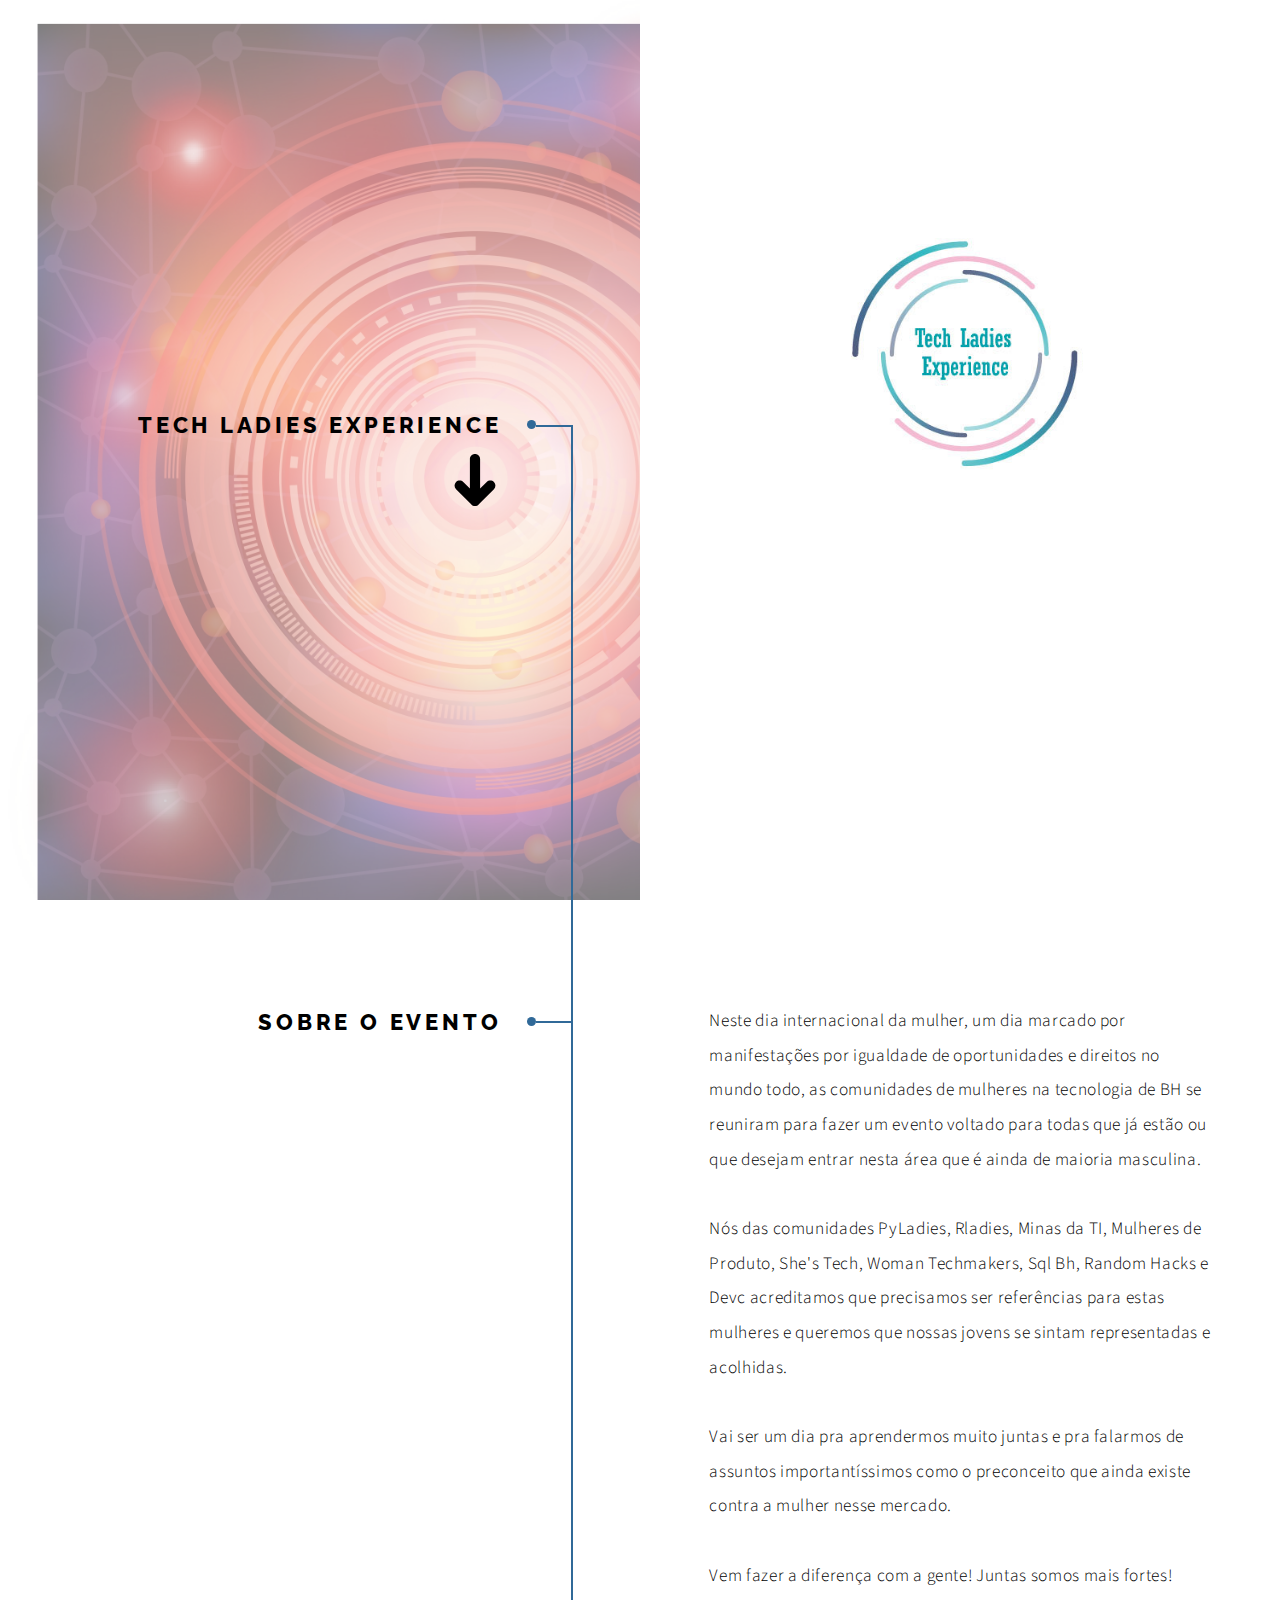
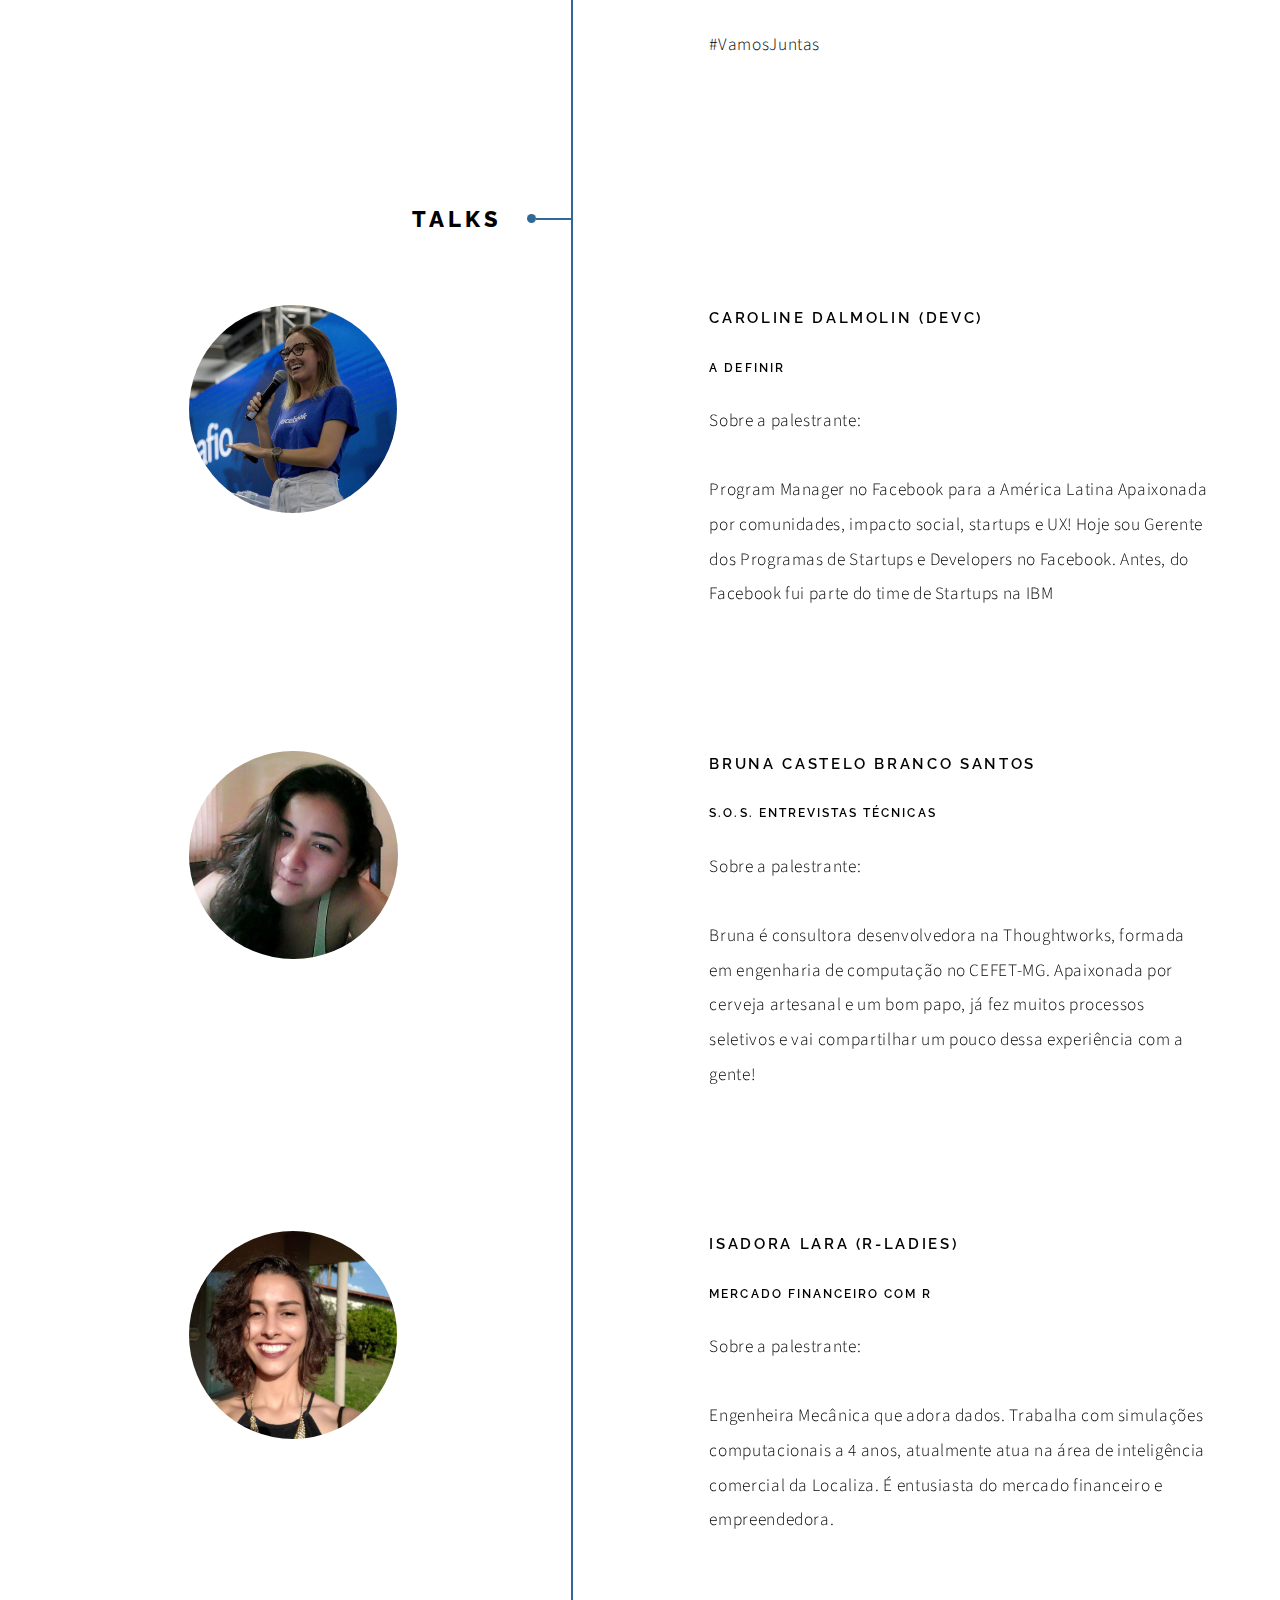
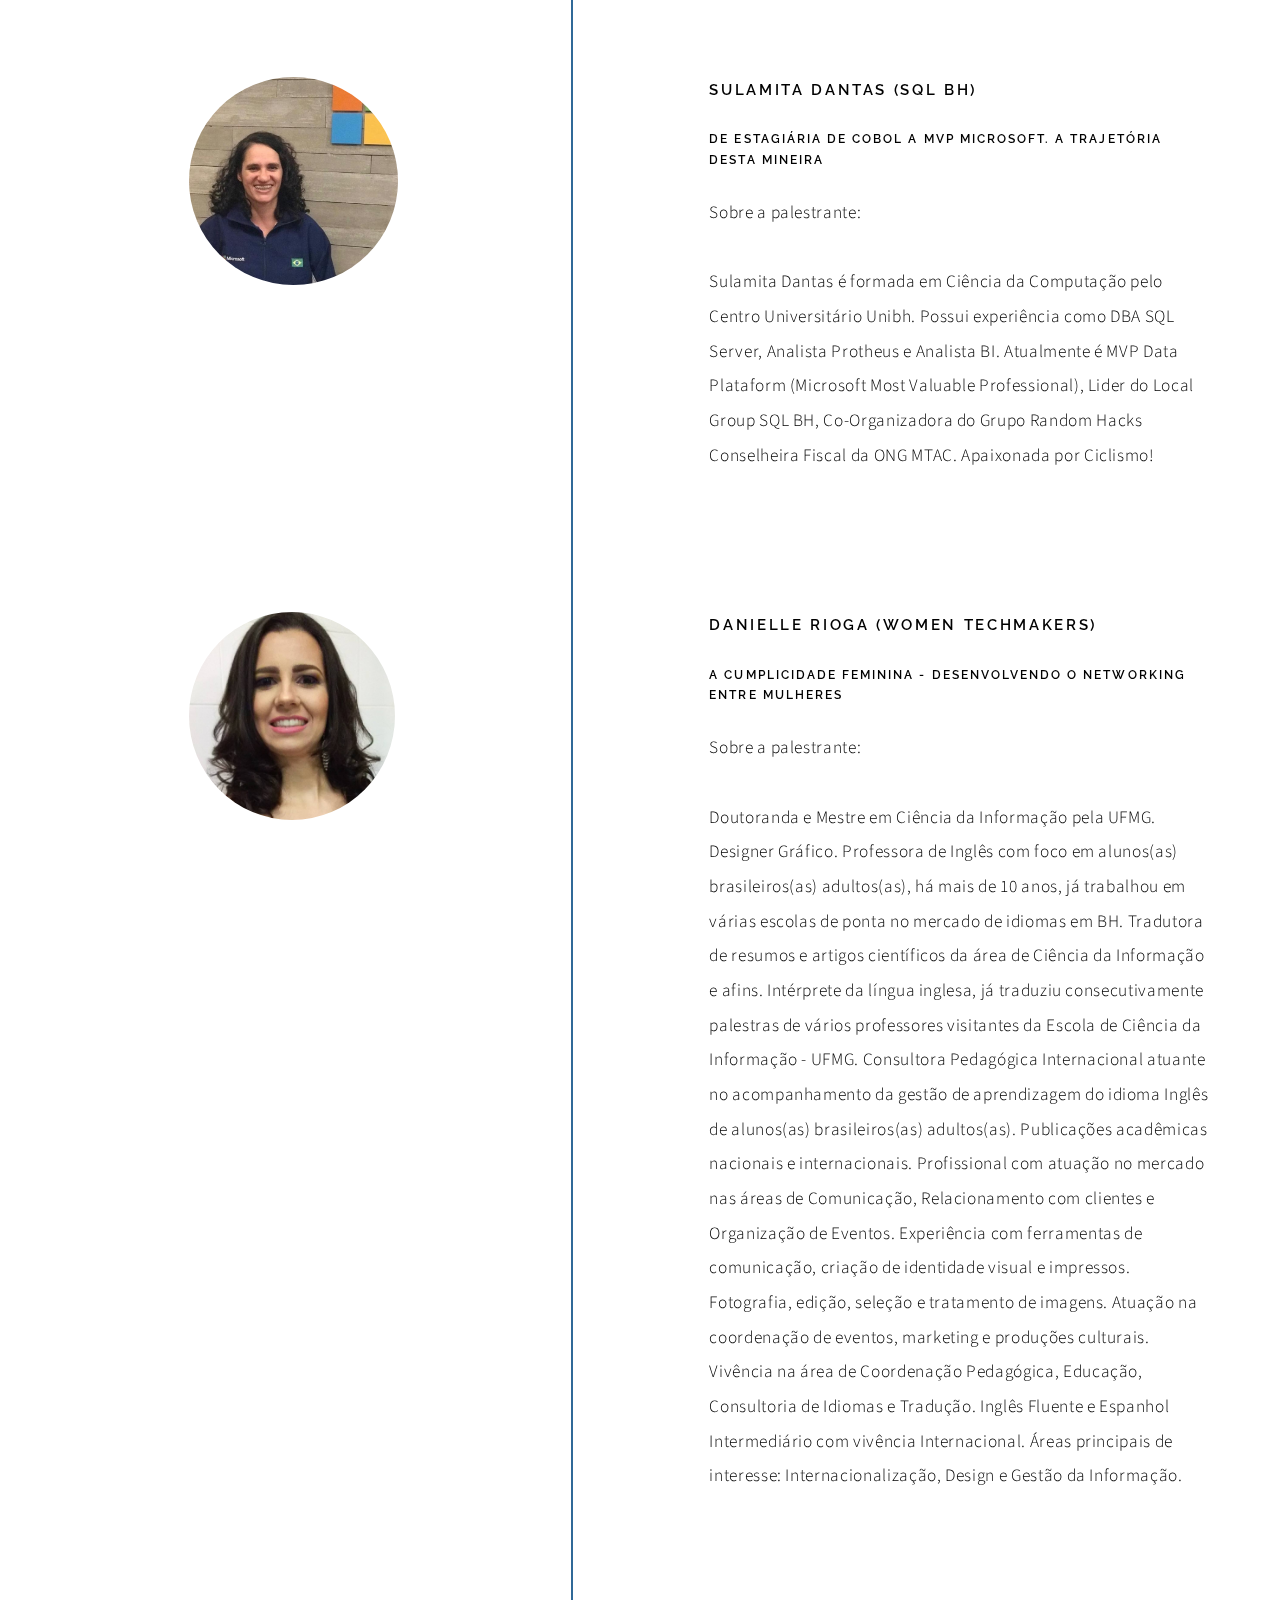
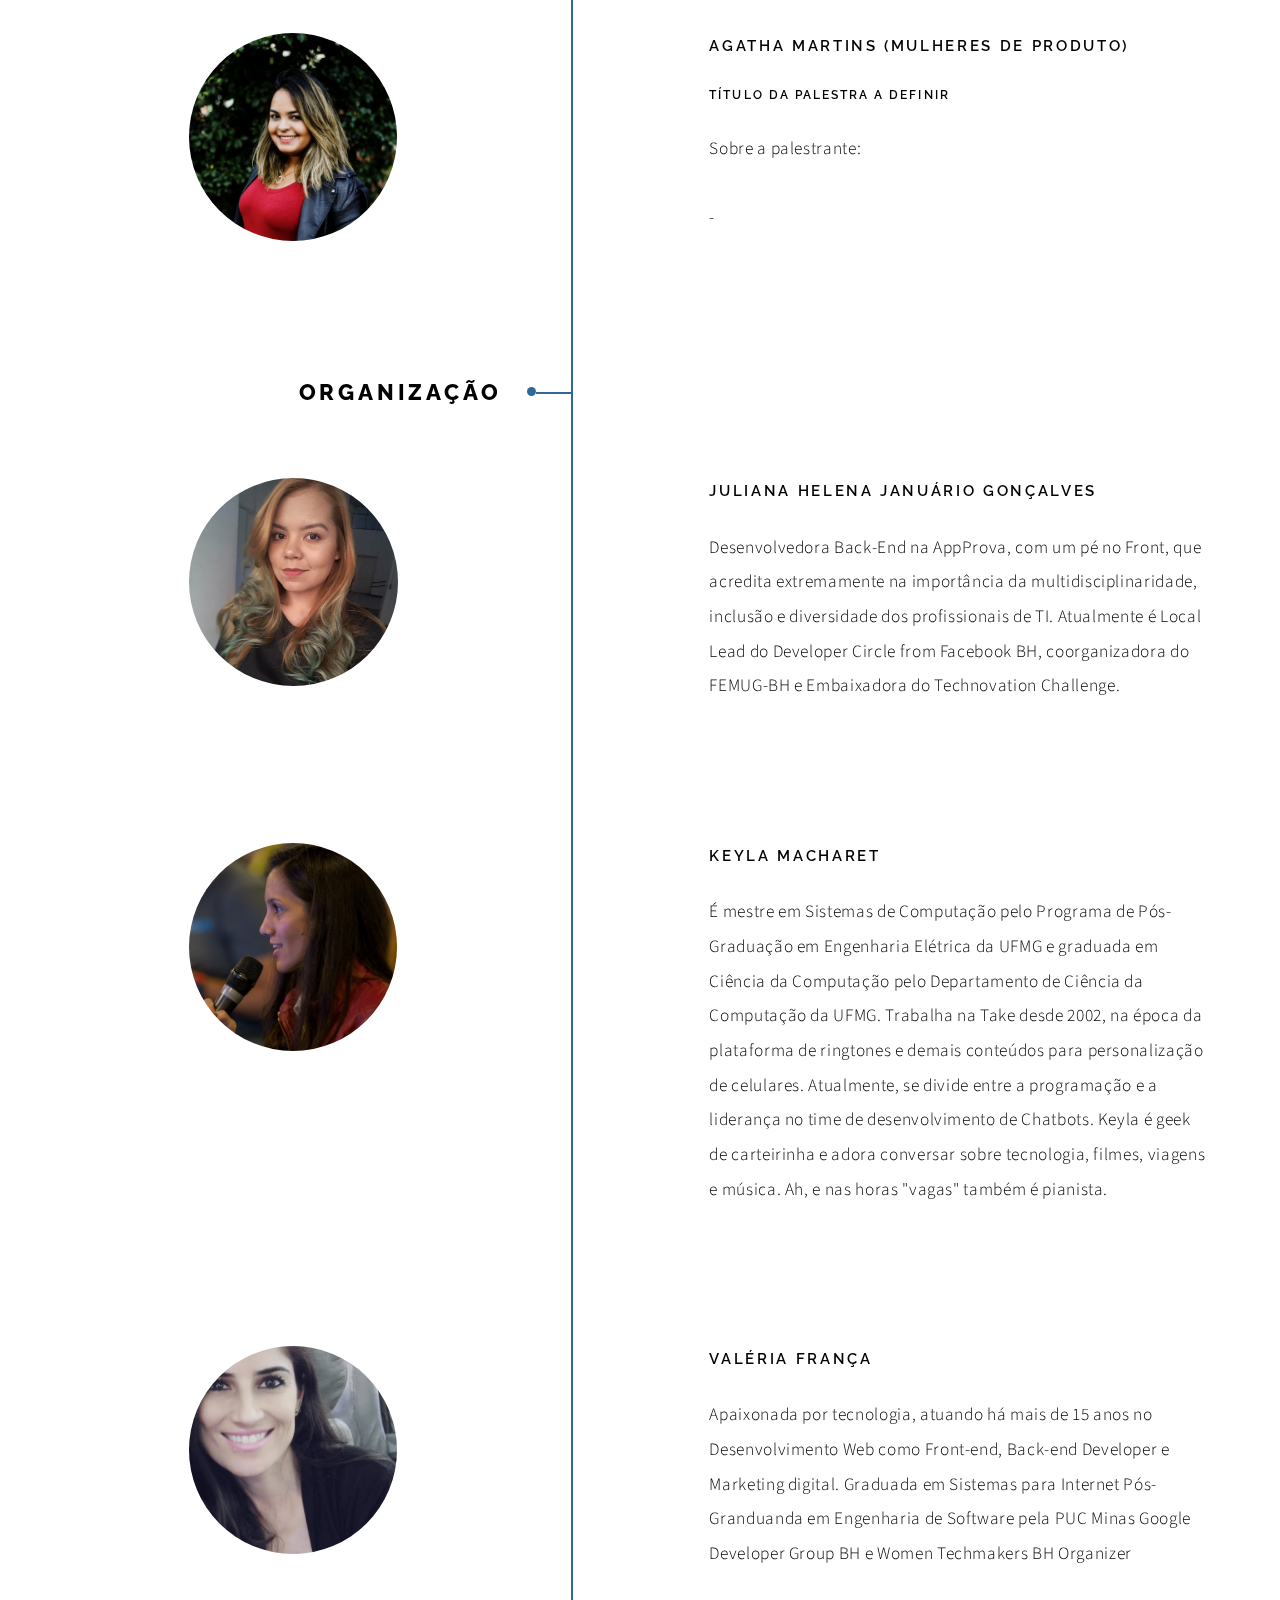
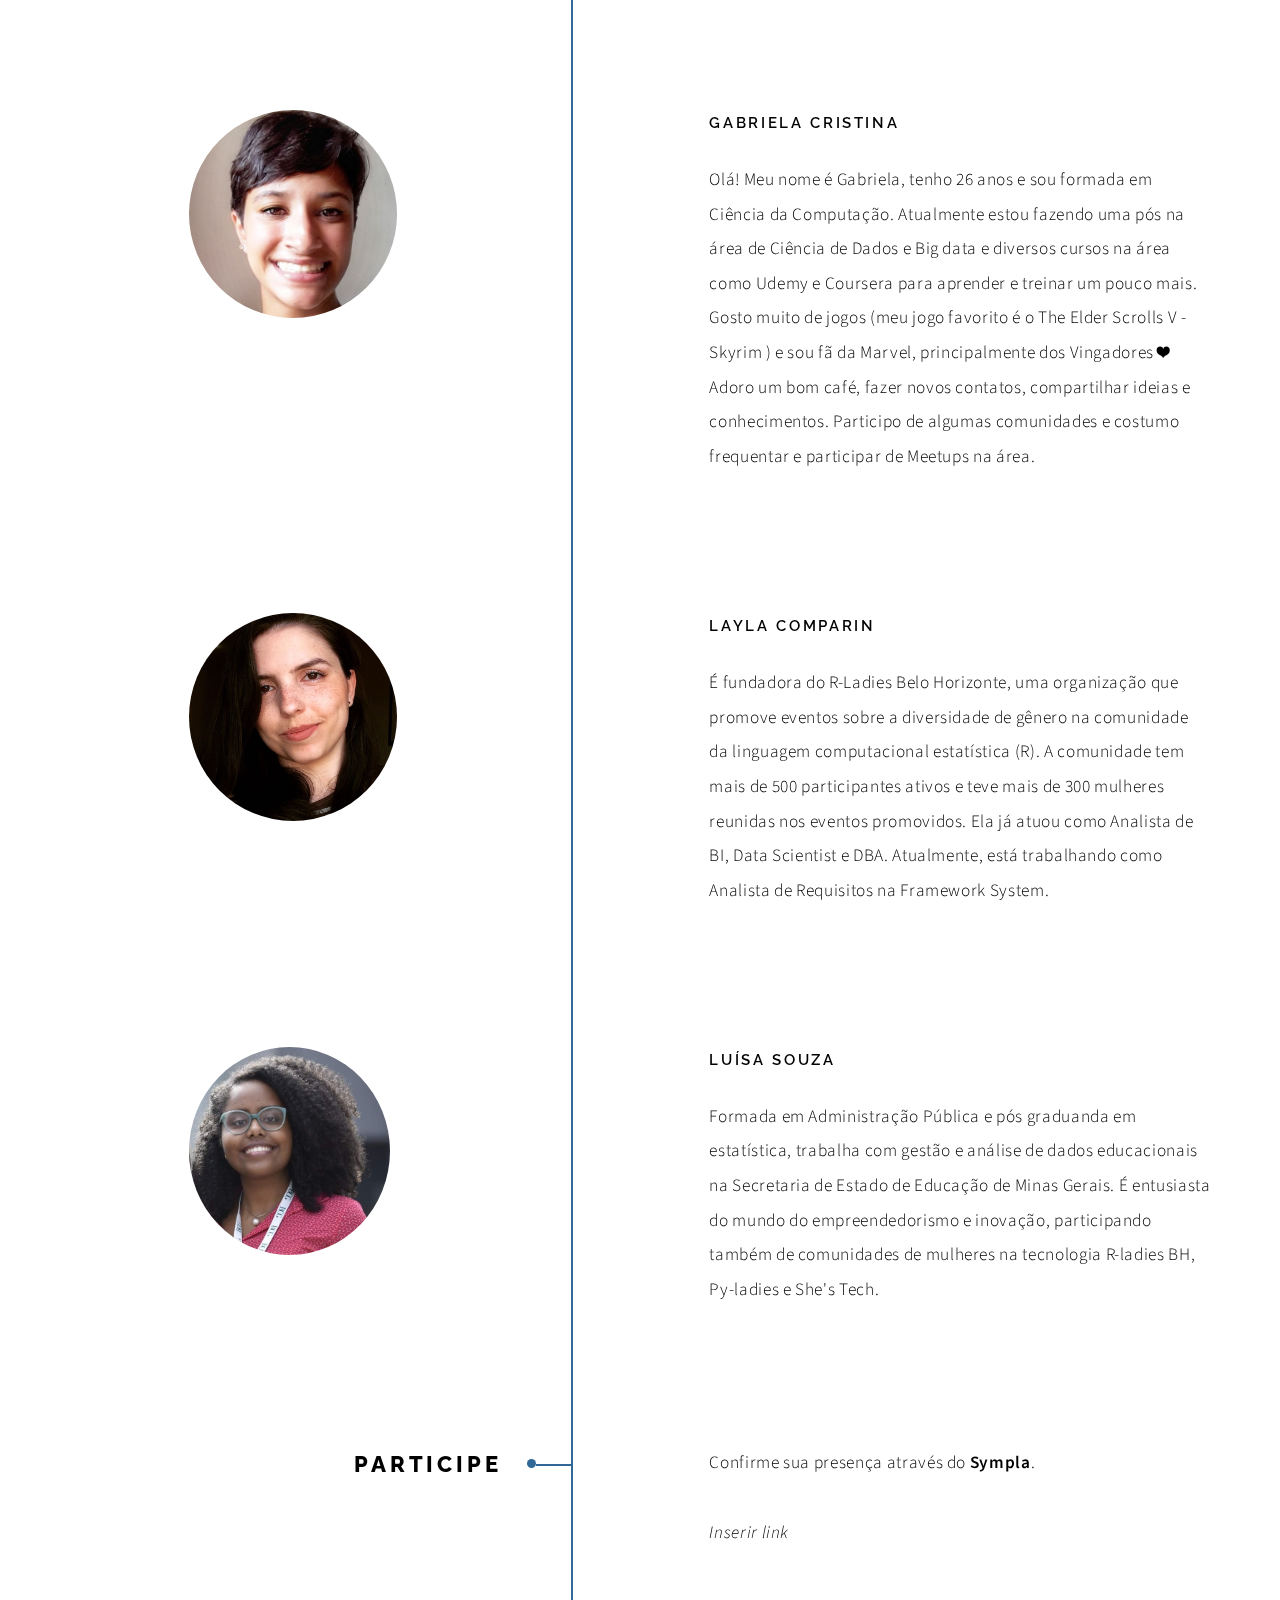
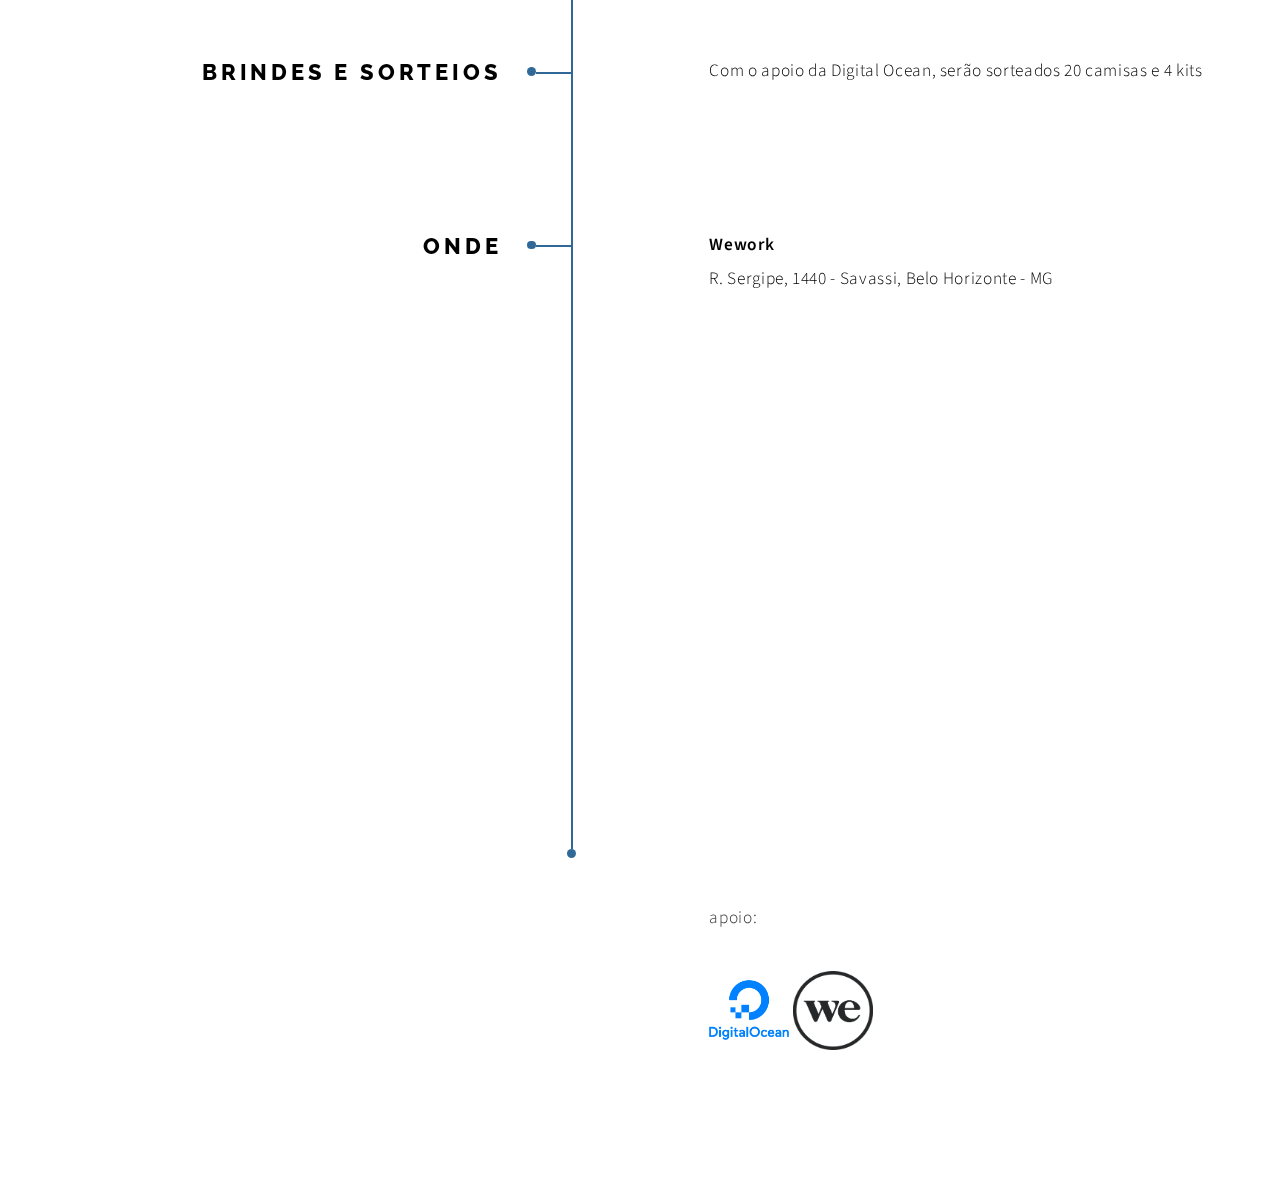
==== commit 5adc7e90: "Alteração no título da palestra do SQL BH" ====
--- a/index.html
+++ b/index.html
@@ -22,15 +22,21 @@
 			<div class="content">
 				<span class="image fill" data-position="center"><img src="images/Tech-LadiesRosa.jpg" alt="" /></span>
 			</div>
-		</section>	
+		</section>
 		<section id="first">
 			<header>
 				<h2>Sobre o evento</h2>
 			</header>
 			<div class="content">
-				<p>Neste dia internacional da mulher, um dia marcado por manifestações por igualdade de oportunidades e direitos no mundo todo, as comunidades de mulheres na tecnologia de BH se reuniram para fazer um evento voltado para todas que já estão ou que desejam entrar nesta área que é ainda de maioria masculina.</p>
-				<p>Nós das comunidades PyLadies, Rladies, Minas da TI, Mulheres de Produto, She's Tech, Woman Techmakers, Sql Bh, Random Hacks e Devc acreditamos que precisamos ser referências para estas mulheres e queremos que nossas jovens se sintam representadas e acolhidas.</p>
-				<p>Vai ser um dia pra aprendermos muito juntas e pra falarmos de assuntos importantíssimos como o preconceito que ainda existe contra a mulher nesse mercado.</p>
+				<p>Neste dia internacional da mulher, um dia marcado por manifestações por igualdade de oportunidades e
+					direitos no mundo todo, as comunidades de mulheres na tecnologia de BH se reuniram para fazer um
+					evento voltado para todas que já estão ou que desejam entrar nesta área que é ainda de maioria
+					masculina.</p>
+				<p>Nós das comunidades PyLadies, Rladies, Minas da TI, Mulheres de Produto, She's Tech, Woman
+					Techmakers, Sql Bh, Random Hacks e Devc acreditamos que precisamos ser referências para estas
+					mulheres e queremos que nossas jovens se sintam representadas e acolhidas.</p>
+				<p>Vai ser um dia pra aprendermos muito juntas e pra falarmos de assuntos importantíssimos como o
+					preconceito que ainda existe contra a mulher nesse mercado.</p>
 				<p>Vem fazer a diferença com a gente! Juntas somos mais fortes!</p>
 				<p>#VamosJuntas</p>
 			</div>
@@ -52,8 +58,9 @@
 						<h4>A definir</h4>
 						<p>Sobre a palestrante:</p>
 						<p>Program Manager no Facebook para a América Latina
-						Apaixonada por comunidades, impacto social, startups e UX!
-						Hoje sou Gerente dos Programas de Startups e Developers no Facebook. Antes, do Facebook fui parte do time de Startups na IBM</p>
+							Apaixonada por comunidades, impacto social, startups e UX!
+							Hoje sou Gerente dos Programas de Startups e Developers no Facebook. Antes, do Facebook fui
+							parte do time de Startups na IBM</p>
 					</div>
 				</section>
 				<section>
@@ -67,10 +74,12 @@
 						<h3>Bruna Castelo Branco Santos</h3>
 						<h4>S.O.S. Entrevistas técnicas</h4>
 						<p>Sobre a palestrante: </p>
-						<p>Bruna é consultora desenvolvedora na Thoughtworks, formada em engenharia de computação no CEFET-MG. 
-						Apaixonada por cerveja artesanal e um bom papo, já fez muitos processos seletivos e vai compartilhar um pouco dessa experiência com a gente!</p>
-					</div>
-				</section>	
+						<p>Bruna é consultora desenvolvedora na Thoughtworks, formada em engenharia de computação no
+							CEFET-MG.
+							Apaixonada por cerveja artesanal e um bom papo, já fez muitos processos seletivos e vai
+							compartilhar um pouco dessa experiência com a gente!</p>
+					</div>
+				</section>
 				<section>
 					<header>
 						<div class="gallery">
@@ -82,143 +91,172 @@
 						<h3>Isadora Lara (R-Ladies)</h3>
 						<h4>Mercado Financeiro com R</h4>
 						<p>Sobre a palestrante: </p>
-						<p>Engenheira Mecânica que adora dados. Trabalha com simulações computacionais a 4 anos, atualmente atua na área de inteligência 
+						<p>Engenheira Mecânica que adora dados. Trabalha com simulações computacionais a 4 anos,
+							atualmente atua na área de inteligência
 							comercial da Localiza. É entusiasta do mercado financeiro e empreendedora.</p>
 					</div>
-				</section>	
+				</section>
+				<section>
+					<header>
+						<div class="gallery">
+							<a href="images/sulamita.jpeg" class="portrait"><img src="images/sulamita.jpeg"
+									alt="" /></a>
+						</div>
+
+					</header>
+					<div class="content">
+						<h3>Sulamita Dantas (SQL BH)</h3>
+						<h4>De estagiária de Cobol a MVP Microsoft. A trajetória desta mineira</h4>
+						<p>Sobre a palestrante: </p>
+						<p>Sulamita Dantas é formada em Ciência da Computação pelo Centro Universitário Unibh.
+							Possui experiência como DBA SQL Server, Analista Protheus e Analista BI.
+							Atualmente é MVP Data Plataform (Microsoft Most Valuable Professional),
+							Lider do Local Group SQL BH,
+							Co-Organizadora do Grupo Random Hacks
+							Conselheira Fiscal da ONG MTAC.
+							Apaixonada por Ciclismo!</p>
+					</div>
+				</section>
 				<section>
 						<header>
 							<div class="gallery">
-								<a href="images/sulamita.jpeg" class="portrait"><img src="images/sulamita.jpeg" alt="" /></a>
+								<a href="images/danielle.jpg" class="portrait"><img src="images/danielle.jpg" alt="" /></a>
 							</div>
 	
 						</header>
 						<div class="content">
-							<h3>Sulamita Dantas (SQL BH)</h3>
-							<h4>De estagiária de Cobol a MVP Microsoft. A trajetória da mineira que conheceu o Satya Natela - CEO Global da Microsoft</h4>
+							<h3>Danielle Rioga (Women Techmakers)</h3>
+							<h4>A Cumplicidade Feminina - Desenvolvendo o Networking entre Mulheres</h4>
 							<p>Sobre a palestrante: </p>
-							<p>Sulamita Dantas é formada em Ciência da Computação pelo Centro Universitário Unibh.
-									Possui experiência como DBA SQL Server, Analista Protheus e Analista BI.
-									Atualmente é MVP Data Plataform (Microsoft Most Valuable Professional), 
-									Lider do Local Group SQL BH, 
-									Co-Organizadora do Grupo Random Hacks   
-									Conselheira Fiscal da ONG MTAC.
-									Apaixonada por Ciclismo!</p>
-						</div>
-					</section>	
-				<section>
-						<header>
-							<div class="gallery">
-								<a href="images/agatha.jpg" class="portrait"><img src="images/agatha.jpg" alt="" /></a>
-							</div>
-	
-						</header>
-						<div class="content">
-							<h3>Agatha Martins (Mulheres de Produto)</h3>
-							<h4>Título da palestra a definir</h4>
-							<p>Sobre a palestrante: </p>
-							<p>-</p>
-						</div>
-					</section>	
-			</div>
-		</section>
-		<section>
-				<header>
-					<h2>Organização</h2>
-				</header>
-				<div class="content">
-					<section>
-						<header>
-							<div class="gallery">
-								<a href="images/juliana.jpg" class="portrait"><img src="images/juliana.jpg" alt="" /></a>
-							</div>
-						</header>
-						<div class="content">
-							<h3>Juliana Helena Januário Gonçalves</h3>
-							<p> Desenvolvedora Back-End na AppProva, com um pé no Front, que acredita
-								extremamente na importância da multidisciplinaridade, inclusão e diversidade dos
-								profissionais de TI. Atualmente é Local Lead do Developer Circle from Facebook BH,
-								coorganizadora do FEMUG-BH e Embaixadora do Technovation Challenge.</p>
+							<p>Doutoranda e Mestre em Ciência da Informação pela UFMG. Designer Gráfico. Professora de Inglês com foco em alunos(as) brasileiros(as) adultos(as), há mais de 10 anos, já trabalhou em várias escolas de ponta no mercado de idiomas em BH. Tradutora de resumos e artigos científicos da área de Ciência da Informação e afins. Intérprete da língua inglesa, já traduziu consecutivamente palestras de vários professores visitantes da Escola de Ciência da Informação - UFMG. Consultora Pedagógica Internacional atuante no acompanhamento da gestão de aprendizagem do idioma Inglês de alunos(as) brasileiros(as) adultos(as). Publicações acadêmicas nacionais e internacionais. Profissional com atuação no mercado nas áreas de Comunicação, Relacionamento com clientes e Organização de Eventos. Experiência com ferramentas de comunicação, criação de identidade visual e impressos. Fotografia, edição, seleção e tratamento de imagens. Atuação na coordenação de eventos, marketing e produções culturais. Vivência na área de Coordenação Pedagógica, Educação, Consultoria de Idiomas e Tradução. Inglês Fluente e Espanhol Intermediário com vivência Internacional. Áreas principais de interesse: Internacionalização, Design e Gestão da Informação.</p>
 						</div>
 					</section>
-					<section>
-						<header>
-							<div class="gallery">
-								<a href="images/keyla.jpeg" class="portrait"><img src="images/keyla.jpeg" alt="" /></a>
-							</div>
-						</header>
-						<div class="content">
-							<h3>Keyla Macharet</h3>
-							<p> É mestre em Sistemas de Computação pelo Programa de Pós-Graduação em Engenharia Elétrica da UFMG e graduada em Ciência da Computação pelo Departamento de Ciência da Computação da UFMG.
-								Trabalha na Take desde 2002, na época da plataforma de ringtones e demais conteúdos para personalização de celulares. Atualmente, se divide entre a programação e a liderança no time de desenvolvimento de Chatbots.
-								Keyla é geek de carteirinha e adora conversar sobre tecnologia, filmes, viagens e música. Ah, e nas horas "vagas" também é pianista.</p>
-						</div>
-					</section>
-					<section>
-						<header>
-							<div class="gallery">
-								<a href="images/valeria.jpg" class="portrait"><img src="images/valeria.jpg" alt="" /></a>
-							</div>
-						</header>
-						<div class="content">
-							<h3>Valéria França</h3>
-							<p>Apaixonada por tecnologia, atuando há mais de 15 anos no Desenvolvimento Web como Front-end, Back-end Developer e Marketing digital. 
-								Graduada em Sistemas para Internet
-								Pós-Granduanda em Engenharia de Software pela PUC Minas
-								Google Developer Group BH  e Women Techmakers BH Organizer</p>
-						</div>
-					</section>
-					<section>
-						<header>
-							<div class="gallery">
-								<a href="images/gaby.jpeg" class="portrait"><img src="images/gaby.jpeg" alt="" /></a>
-							</div>
-						</header>
-						<div class="content">
-							<h3>Gabriela Cristina</h3>
-							<p> Olá!
-								Meu nome é Gabriela, tenho 26 anos e sou formada em Ciência da Computação. 
-							   Atualmente estou fazendo uma pós na área de Ciência de Dados e Big data e diversos cursos na área como Udemy e Coursera para aprender e treinar um pouco mais.
-							   Gosto muito de jogos (meu jogo favorito é o The Elder Scrolls V -Skyrim ) e sou fã da Marvel, principalmente dos Vingadores ❤
-							   Adoro um bom café, fazer novos contatos, compartilhar ideias e conhecimentos.
-							   Participo de algumas comunidades e costumo frequentar e participar de Meetups na área.</p>
-						</div>
-					</section>
-					<section>
-						<header>
-							<div class="gallery">
-								<a href="images/layla.jpeg" class="portrait"><img src="images/layla.jpeg" alt="" /></a>
-							</div>
-						</header>
-						<div class="content">
-							<h3>Layla Comparin</h3>
-							<p> É fundadora do R-Ladies Belo Horizonte, uma organização que promove eventos sobre a diversidade de gênero na comunidade da linguagem computacional estatística (R). A comunidade tem mais de 500 participantes ativos e teve mais de 300 mulheres reunidas nos eventos promovidos. Ela já atuou como Analista de BI, Data Scientist e DBA. Atualmente, está trabalhando como Analista de Requisitos na Framework System.</p>
-						</div>
-					</section>
-					<section>
-						<header>
-							<div class="gallery">
-								<a href="images/luisa.jpeg" class="portrait"><img src="images/luisa.jpeg" alt="" /></a>
-							</div>
-						</header>
-						<div class="content">
-							<h3>Luísa Souza</h3>
-							<p>Formada em Administração Pública e pós graduanda em estatística, trabalha com gestão e análise de dados educacionais na Secretaria de Estado de Educação de Minas Gerais. É entusiasta do mundo do empreendedorismo e inovação, participando também de comunidades de mulheres na tecnologia R-ladies BH, Py-ladies e She's Tech.</p>
-						</div>
-					</section>
-				</div>
-			</section>
+				<section>
+					<header>
+						<div class="gallery">
+							<a href="images/agatha.jpg" class="portrait"><img src="images/agatha.jpg" alt="" /></a>
+						</div>
+
+					</header>
+					<div class="content">
+						<h3>Agatha Martins (Mulheres de Produto)</h3>
+						<h4>Título da palestra a definir</h4>
+						<p>Sobre a palestrante: </p>
+						<p>-</p>
+					</div>
+				</section>
+			</div>
+		</section>
+		<section>
+			<header>
+				<h2>Organização</h2>
+			</header>
+			<div class="content">
+				<section>
+					<header>
+						<div class="gallery">
+							<a href="images/juliana.jpg" class="portrait"><img src="images/juliana.jpg" alt="" /></a>
+						</div>
+					</header>
+					<div class="content">
+						<h3>Juliana Helena Januário Gonçalves</h3>
+						<p> Desenvolvedora Back-End na AppProva, com um pé no Front, que acredita
+							extremamente na importância da multidisciplinaridade, inclusão e diversidade dos
+							profissionais de TI. Atualmente é Local Lead do Developer Circle from Facebook BH,
+							coorganizadora do FEMUG-BH e Embaixadora do Technovation Challenge.</p>
+					</div>
+				</section>
+				<section>
+					<header>
+						<div class="gallery">
+							<a href="images/keyla.jpeg" class="portrait"><img src="images/keyla.jpeg" alt="" /></a>
+						</div>
+					</header>
+					<div class="content">
+						<h3>Keyla Macharet</h3>
+						<p> É mestre em Sistemas de Computação pelo Programa de Pós-Graduação em Engenharia Elétrica da
+							UFMG e graduada em Ciência da Computação pelo Departamento de Ciência da Computação da UFMG.
+							Trabalha na Take desde 2002, na época da plataforma de ringtones e demais conteúdos para
+							personalização de celulares. Atualmente, se divide entre a programação e a liderança no time
+							de desenvolvimento de Chatbots.
+							Keyla é geek de carteirinha e adora conversar sobre tecnologia, filmes, viagens e música.
+							Ah, e nas horas "vagas" também é pianista.</p>
+					</div>
+				</section>
+				<section>
+					<header>
+						<div class="gallery">
+							<a href="images/valeria.jpg" class="portrait"><img src="images/valeria.jpg" alt="" /></a>
+						</div>
+					</header>
+					<div class="content">
+						<h3>Valéria França</h3>
+						<p>Apaixonada por tecnologia, atuando há mais de 15 anos no Desenvolvimento Web como Front-end,
+							Back-end Developer e Marketing digital.
+							Graduada em Sistemas para Internet
+							Pós-Granduanda em Engenharia de Software pela PUC Minas
+							Google Developer Group BH e Women Techmakers BH Organizer</p>
+					</div>
+				</section>
+				<section>
+					<header>
+						<div class="gallery">
+							<a href="images/gaby.jpeg" class="portrait"><img src="images/gaby.jpeg" alt="" /></a>
+						</div>
+					</header>
+					<div class="content">
+						<h3>Gabriela Cristina</h3>
+						<p> Olá!
+							Meu nome é Gabriela, tenho 26 anos e sou formada em Ciência da Computação.
+							Atualmente estou fazendo uma pós na área de Ciência de Dados e Big data e diversos cursos na
+							área como Udemy e Coursera para aprender e treinar um pouco mais.
+							Gosto muito de jogos (meu jogo favorito é o The Elder Scrolls V -Skyrim ) e sou fã da
+							Marvel, principalmente dos Vingadores ❤
+							Adoro um bom café, fazer novos contatos, compartilhar ideias e conhecimentos.
+							Participo de algumas comunidades e costumo frequentar e participar de Meetups na área.</p>
+					</div>
+				</section>
+				<section>
+					<header>
+						<div class="gallery">
+							<a href="images/layla.jpeg" class="portrait"><img src="images/layla.jpeg" alt="" /></a>
+						</div>
+					</header>
+					<div class="content">
+						<h3>Layla Comparin</h3>
+						<p> É fundadora do R-Ladies Belo Horizonte, uma organização que promove eventos sobre a
+							diversidade de gênero na comunidade da linguagem computacional estatística (R). A comunidade
+							tem mais de 500 participantes ativos e teve mais de 300 mulheres reunidas nos eventos
+							promovidos. Ela já atuou como Analista de BI, Data Scientist e DBA. Atualmente, está
+							trabalhando como Analista de Requisitos na Framework System.</p>
+					</div>
+				</section>
+				<section>
+					<header>
+						<div class="gallery">
+							<a href="images/luisa.jpeg" class="portrait"><img src="images/luisa.jpeg" alt="" /></a>
+						</div>
+					</header>
+					<div class="content">
+						<h3>Luísa Souza</h3>
+						<p>Formada em Administração Pública e pós graduanda em estatística, trabalha com gestão e
+							análise de dados educacionais na Secretaria de Estado de Educação de Minas Gerais. É
+							entusiasta do mundo do empreendedorismo e inovação, participando também de comunidades de
+							mulheres na tecnologia R-ladies BH, Py-ladies e She's Tech.</p>
+					</div>
+				</section>
+			</div>
+		</section>
 		<section>
 			<header>
 				<h2>Participe</h2>
 			</header>
 			<div class="content">
-				<p>Confirme sua presença através do <strong><a
-							href="https://techladiesexperience.github.io/" 
-							target="_blank">Sympla</a></strong>.</p>  <i>Inserir link</i>
-			</div>
-		</section>
-		
+				<p>Confirme sua presença através do <strong><a href="https://techladiesexperience.github.io/"
+							target="_blank">Sympla</a></strong>.</p> <i>Inserir link</i>
+			</div>
+		</section>
+
 		<section>
 			<header>
 				<h2>Brindes e sorteios</h2>
@@ -235,17 +273,13 @@
 				<p><strong>Wework </strong> <br /> R. Sergipe, 1440 - Savassi, Belo Horizonte - MG</p>
 				<div class="mapouter">
 					<div class="gmap_canvas">
-						<iframe src="https://www.google.com/maps/embed?pb=!1m18!1m12!1m3!1d3750.6493146621365!2d-43.94091788445845!3d-19.939177486598528!2m3!1f0!2f0!3f0!3m2!1i1024!2i768!4f13.1!3m3!1m2!1s0xa699756871b667%3A0x9f24282c6279320c!2sWeWork!5e0!3m2!1spt-BR!2sbr!4v1551277091793"
-								width="600" 
-								height="450" 
-								frameborder="0" 
-								style="border:0" 
-								allowfullscreen>
-						</iframe><a
-							href="https://www.crocothemes.net"></a></div>
-
-							
-							
+						<iframe
+							src="https://www.google.com/maps/embed?pb=!1m18!1m12!1m3!1d3750.6493146621365!2d-43.94091788445845!3d-19.939177486598528!2m3!1f0!2f0!3f0!3m2!1i1024!2i768!4f13.1!3m3!1m2!1s0xa699756871b667%3A0x9f24282c6279320c!2sWeWork!5e0!3m2!1spt-BR!2sbr!4v1551277091793"
+							width="600" height="450" frameborder="0" style="border:0" allowfullscreen>
+						</iframe><a href="https://www.crocothemes.net"></a></div>
+
+
+
 					<style>
 						.mapouter {
 							text-align: right;
@@ -265,15 +299,14 @@
 
 		</section>
 		<br /> <br />
-		<div class="copyright"><span style="color:#333;height:100%; vertical-align: middle; display:inline-block;">apoio:
+		<div class="copyright"><span
+				style="color:#333;height:100%; vertical-align: middle; display:inline-block;">apoio:
 				<br /> <br />
-				<a style="text-decoration:none !important;"
-					href="https://digitalocean.com"><img src="images/logo_digital_ocean.png"
-						style="width:80px"></a>
-				<a style="text-decoration:none !important;"
-						href="https://www.wework.com/pt-BR/"><img src="images/logo_wework.png"
-							style="width:80px"></a>
-					
+				<a style="text-decoration:none !important;" href="https://digitalocean.com"><img
+						src="images/logo_digital_ocean.png" style="width:80px"></a>
+				<a style="text-decoration:none !important;" href="https://www.wework.com/pt-BR/"><img
+						src="images/logo_wework.png" style="width:80px"></a>
+
 			</span>
 		</div>
 	</div>
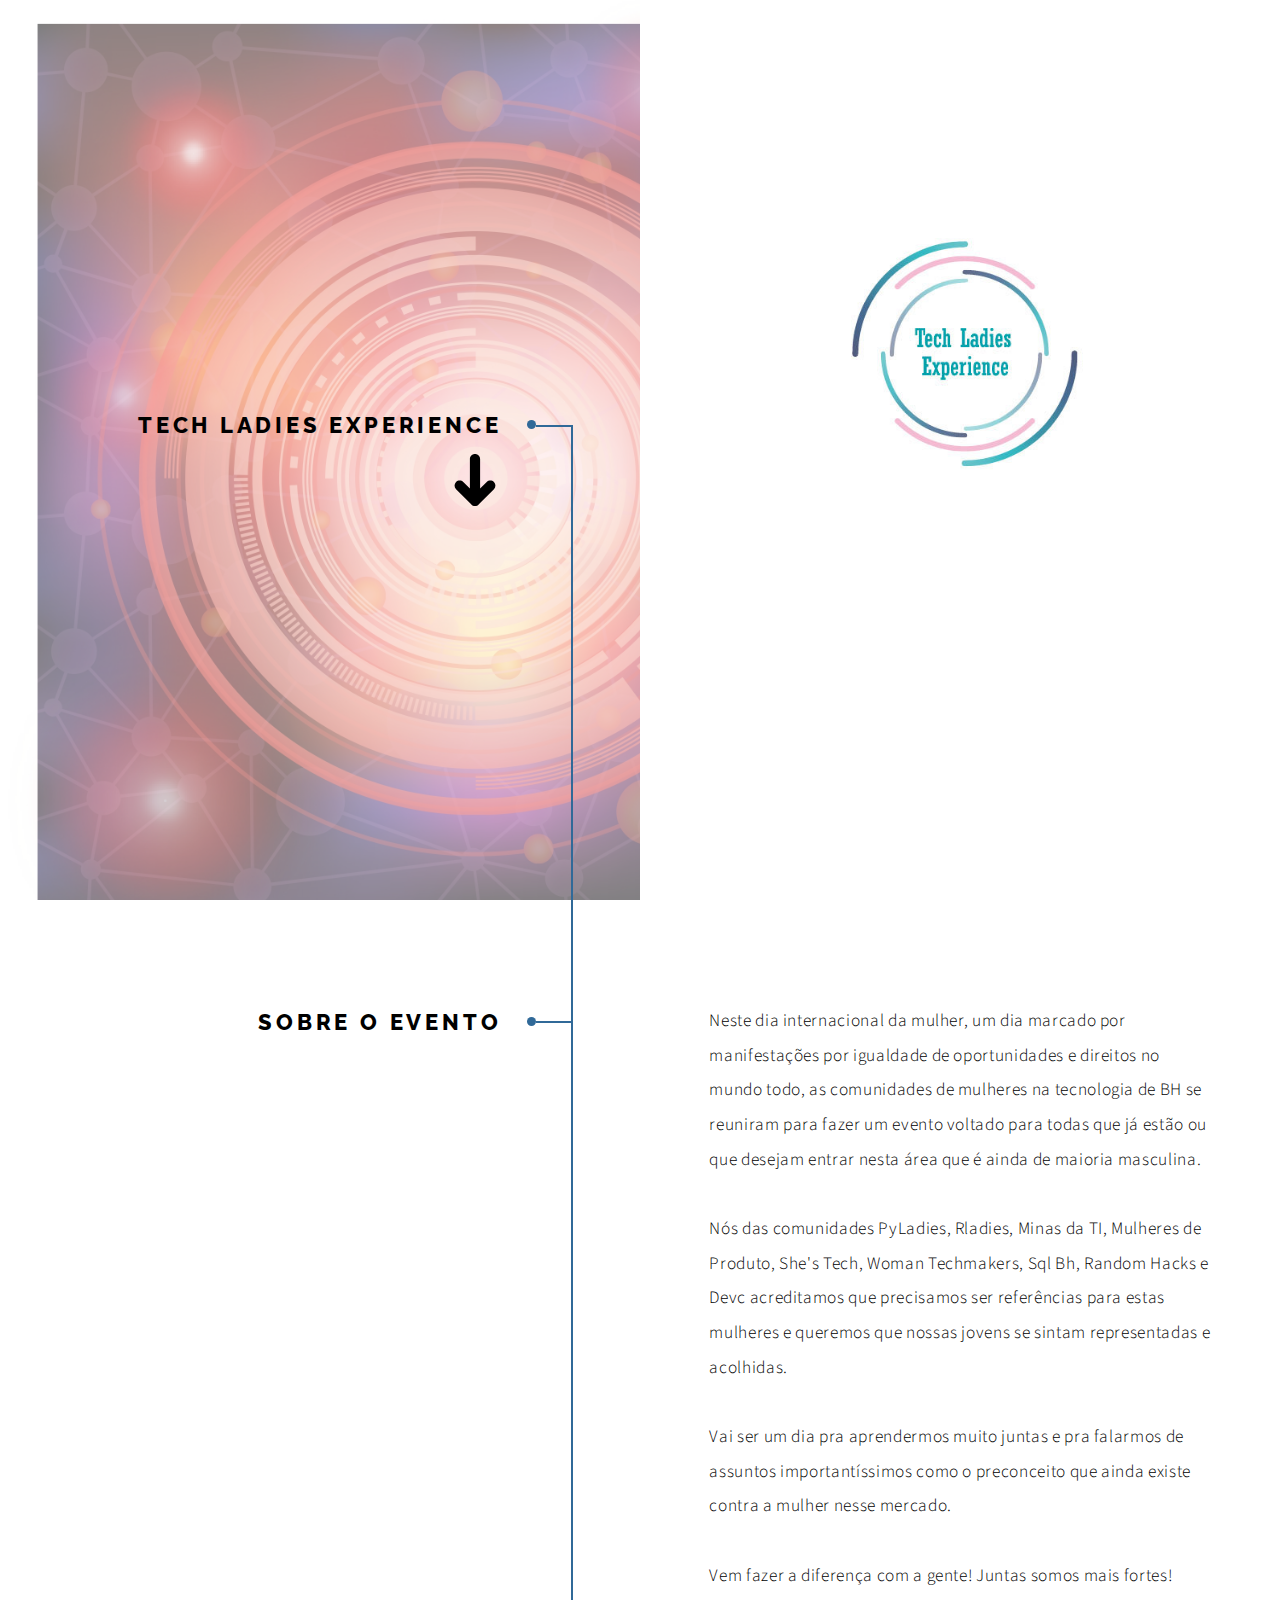
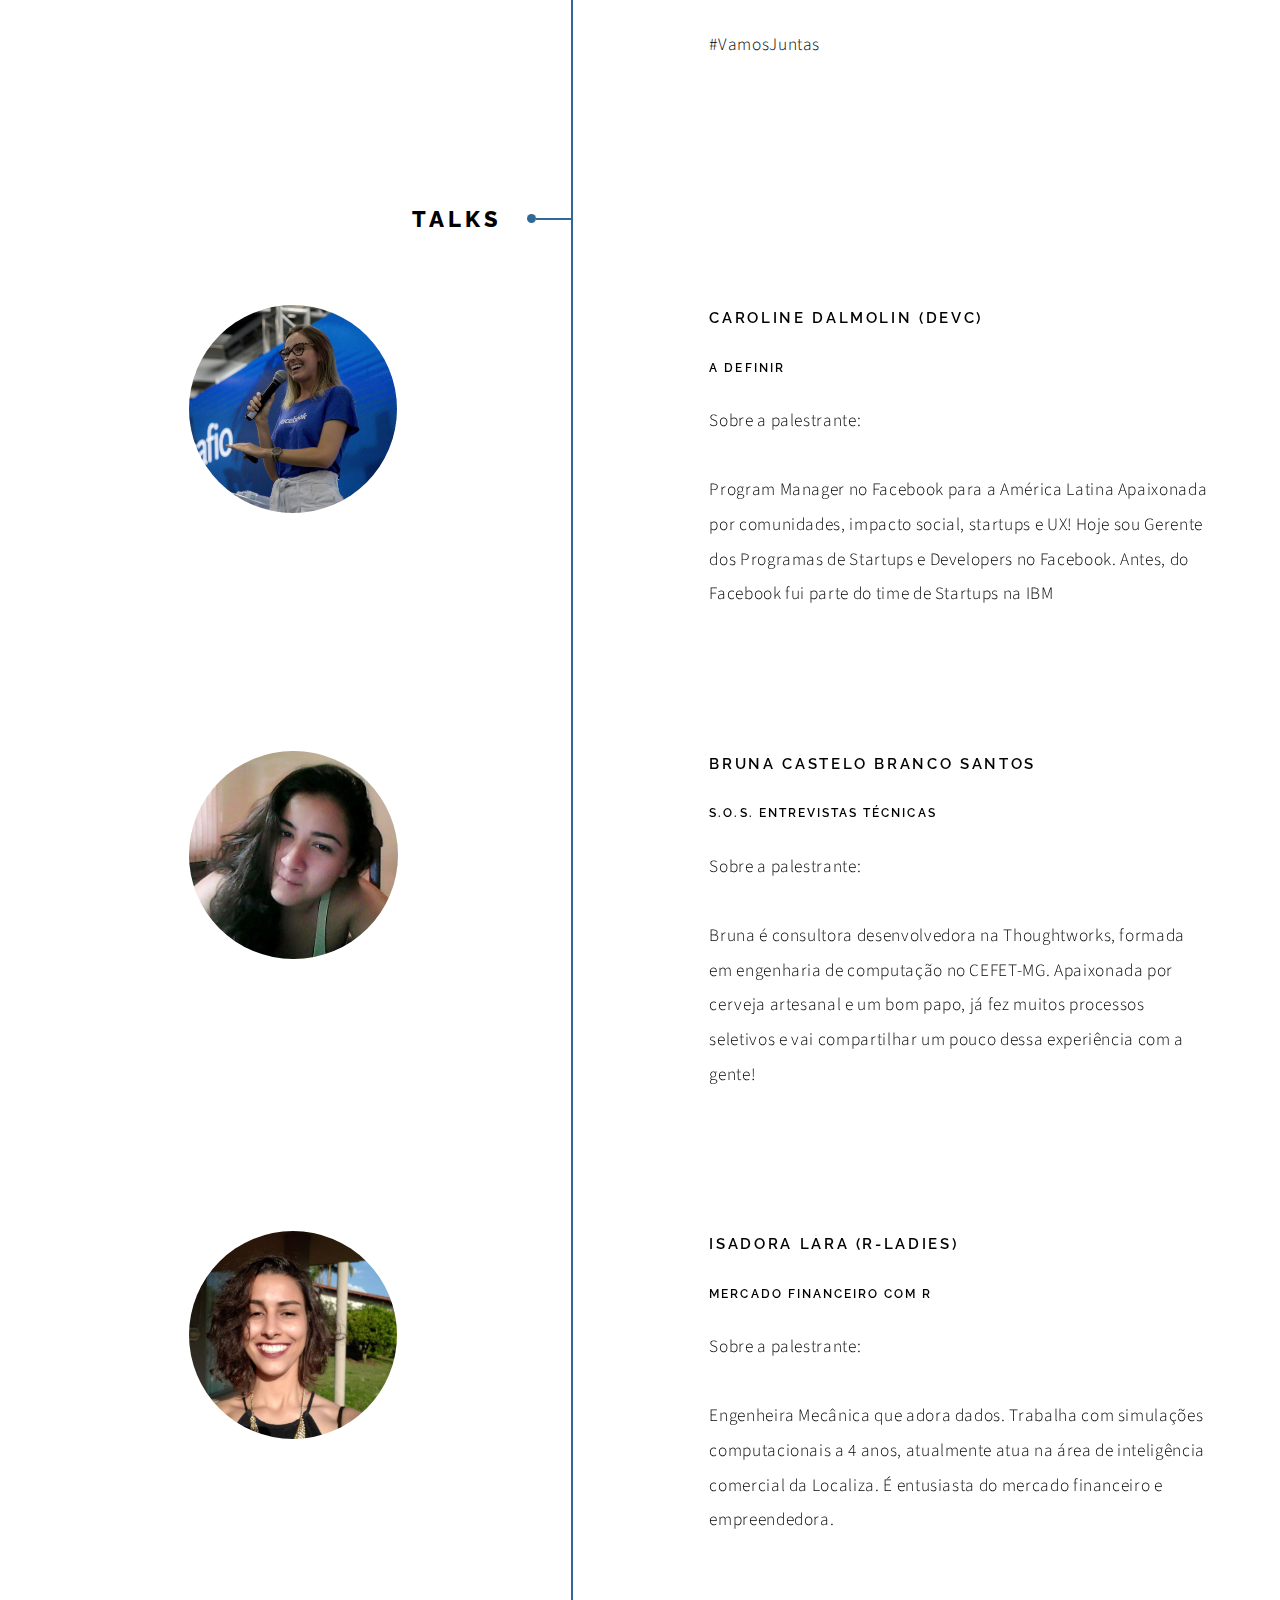
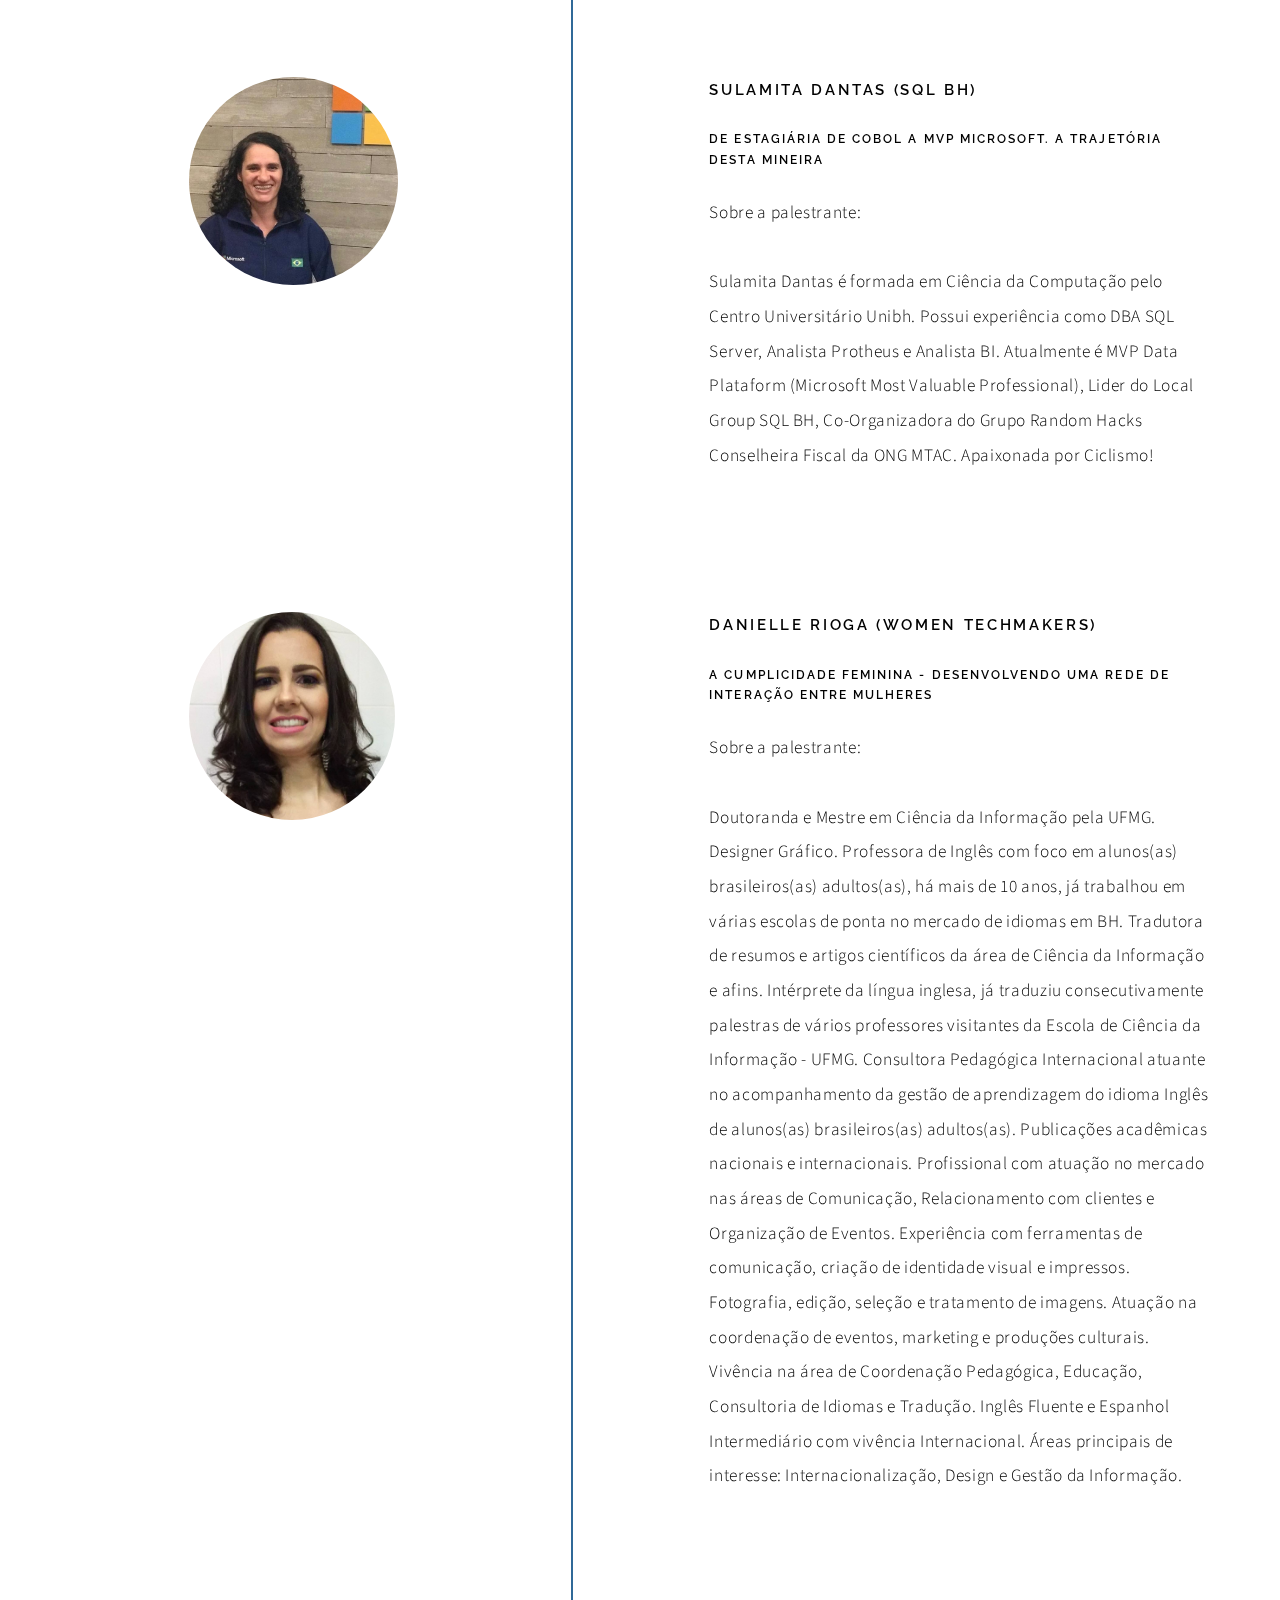
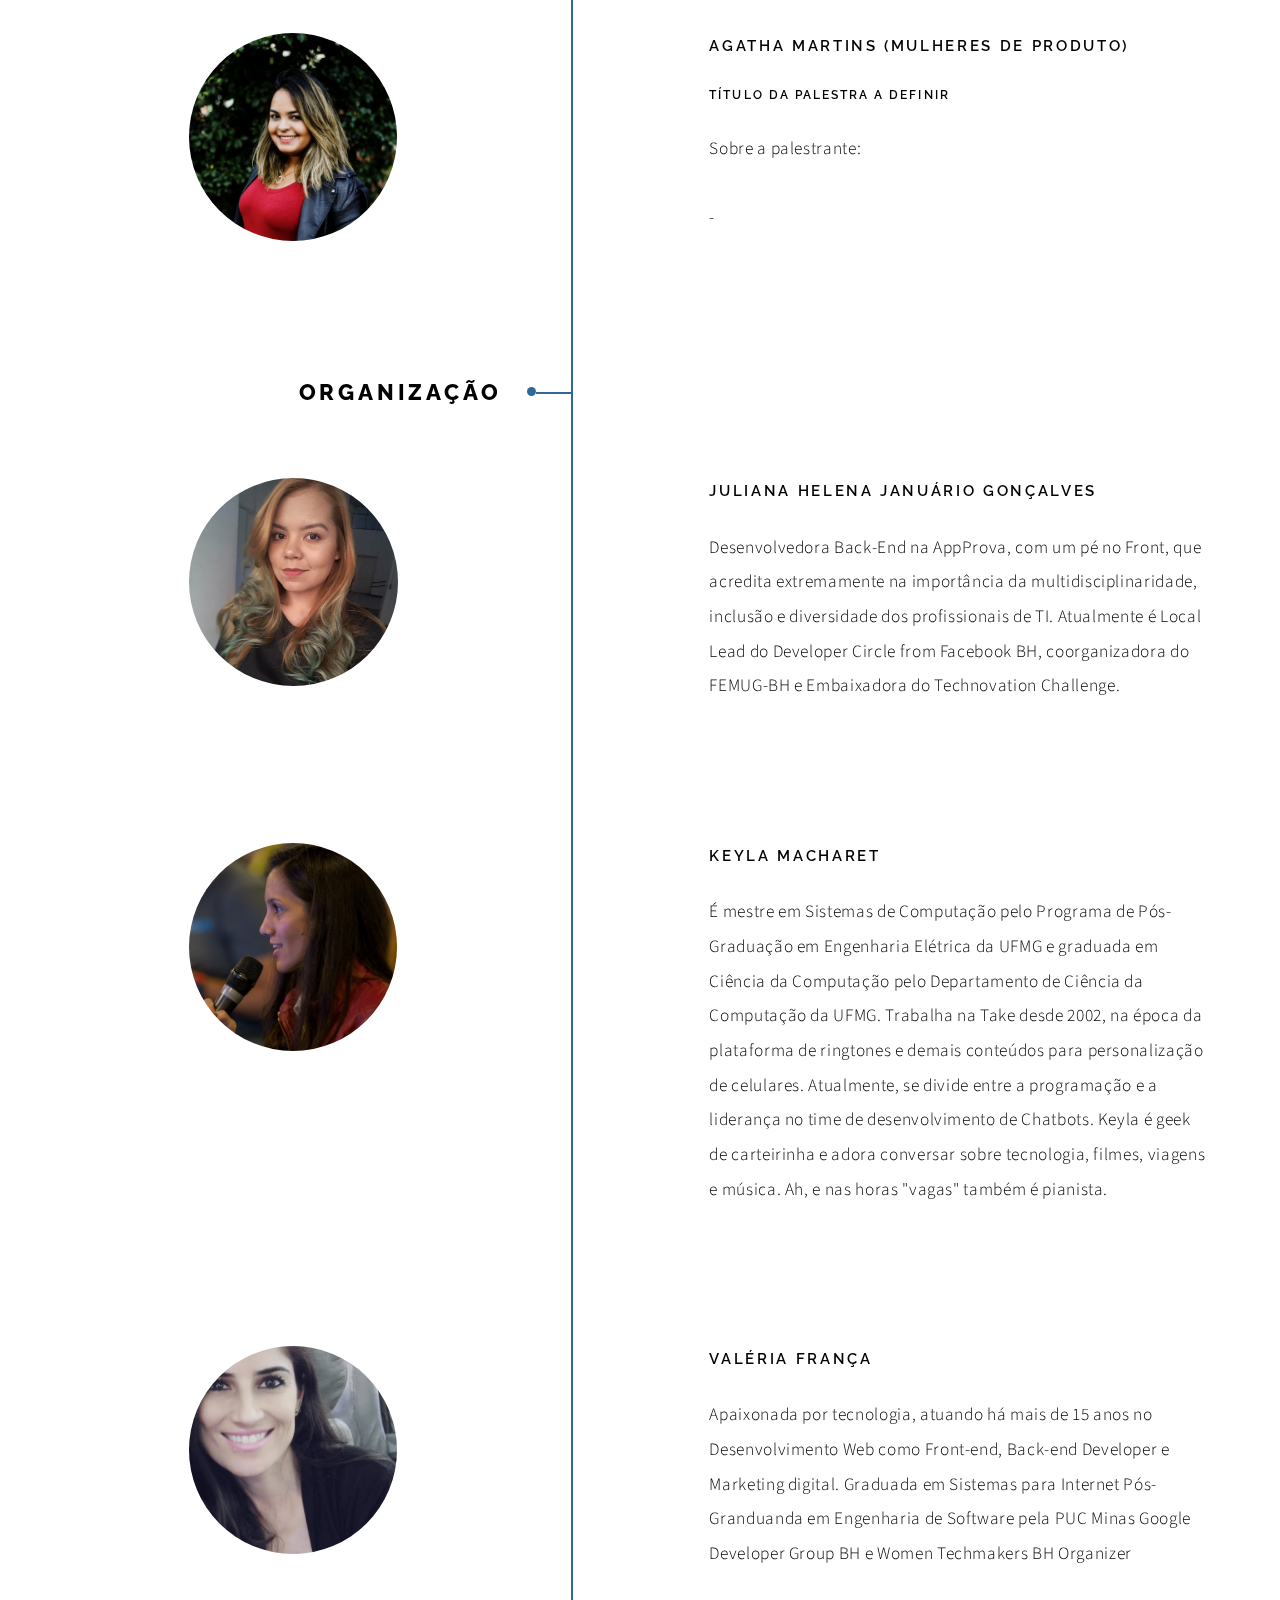
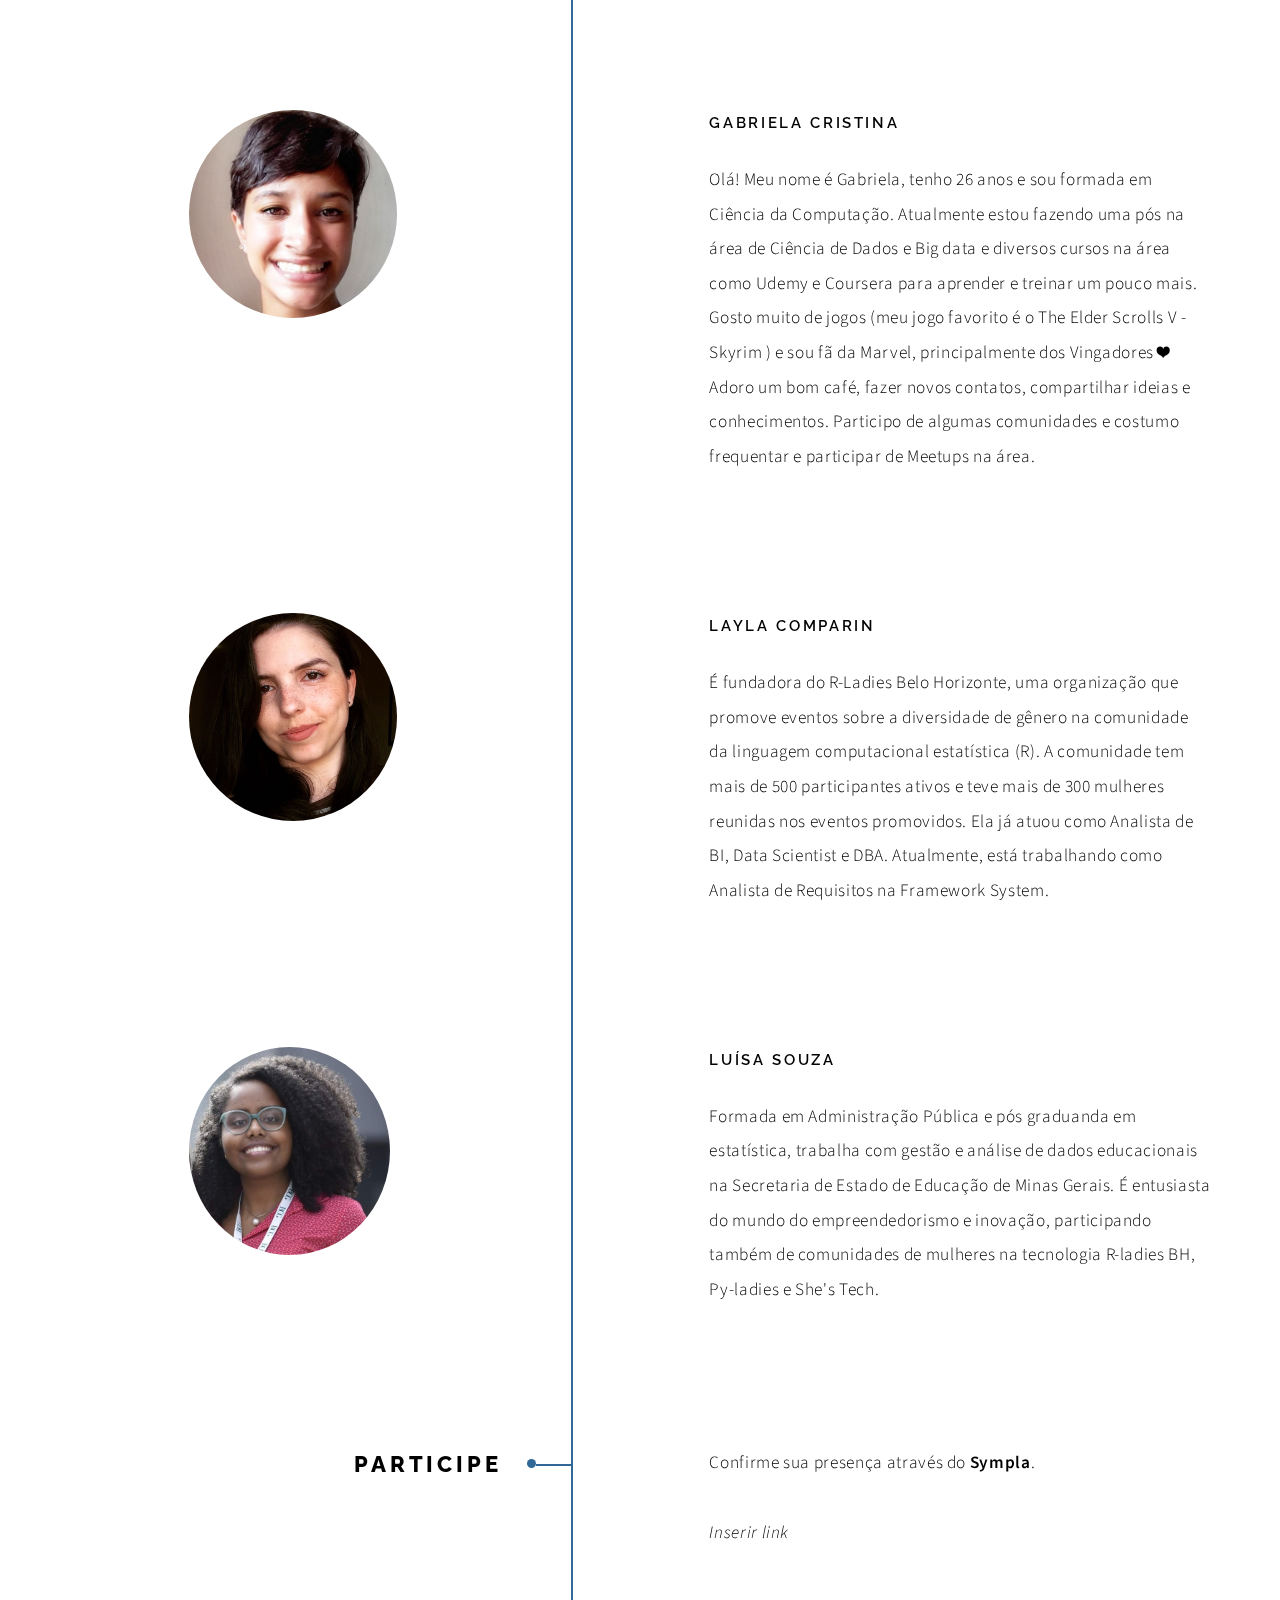
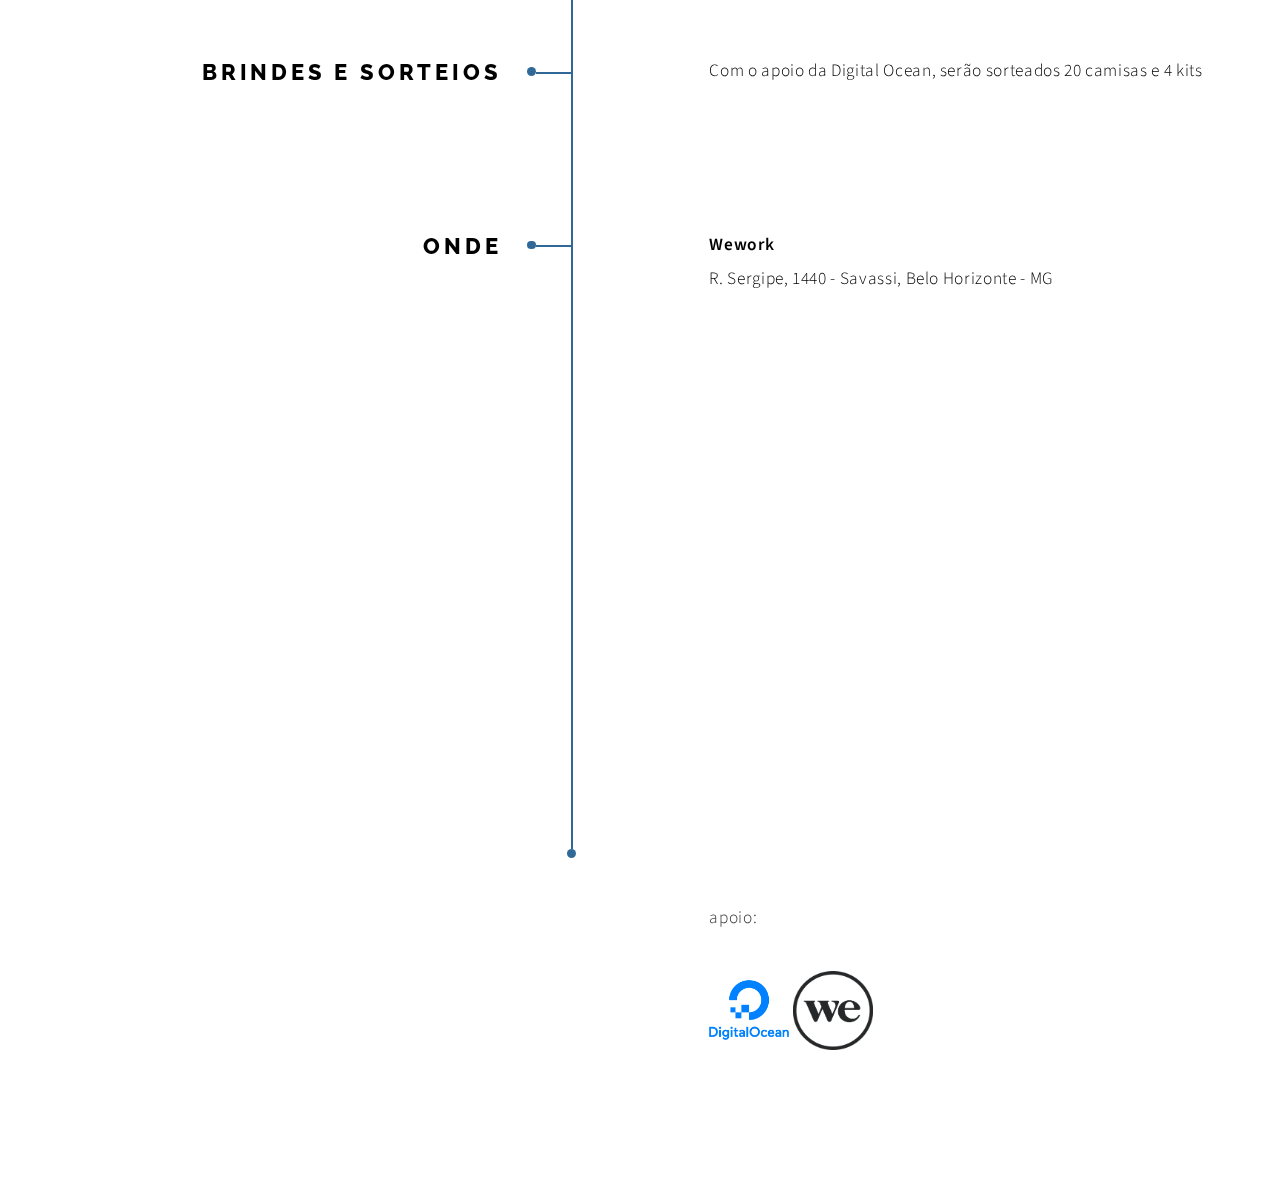
==== commit 84c6db2e: "Alteração no título da palestra WTM" ====
--- a/index.html
+++ b/index.html
@@ -126,7 +126,7 @@
 						</header>
 						<div class="content">
 							<h3>Danielle Rioga (Women Techmakers)</h3>
-							<h4>A Cumplicidade Feminina - Desenvolvendo o Networking entre Mulheres</h4>
+							<h4>A Cumplicidade Feminina - Desenvolvendo uma Rede de Interação entre Mulheres</h4>
 							<p>Sobre a palestrante: </p>
 							<p>Doutoranda e Mestre em Ciência da Informação pela UFMG. Designer Gráfico. Professora de Inglês com foco em alunos(as) brasileiros(as) adultos(as), há mais de 10 anos, já trabalhou em várias escolas de ponta no mercado de idiomas em BH. Tradutora de resumos e artigos científicos da área de Ciência da Informação e afins. Intérprete da língua inglesa, já traduziu consecutivamente palestras de vários professores visitantes da Escola de Ciência da Informação - UFMG. Consultora Pedagógica Internacional atuante no acompanhamento da gestão de aprendizagem do idioma Inglês de alunos(as) brasileiros(as) adultos(as). Publicações acadêmicas nacionais e internacionais. Profissional com atuação no mercado nas áreas de Comunicação, Relacionamento com clientes e Organização de Eventos. Experiência com ferramentas de comunicação, criação de identidade visual e impressos. Fotografia, edição, seleção e tratamento de imagens. Atuação na coordenação de eventos, marketing e produções culturais. Vivência na área de Coordenação Pedagógica, Educação, Consultoria de Idiomas e Tradução. Inglês Fluente e Espanhol Intermediário com vivência Internacional. Áreas principais de interesse: Internacionalização, Design e Gestão da Informação.</p>
 						</div>
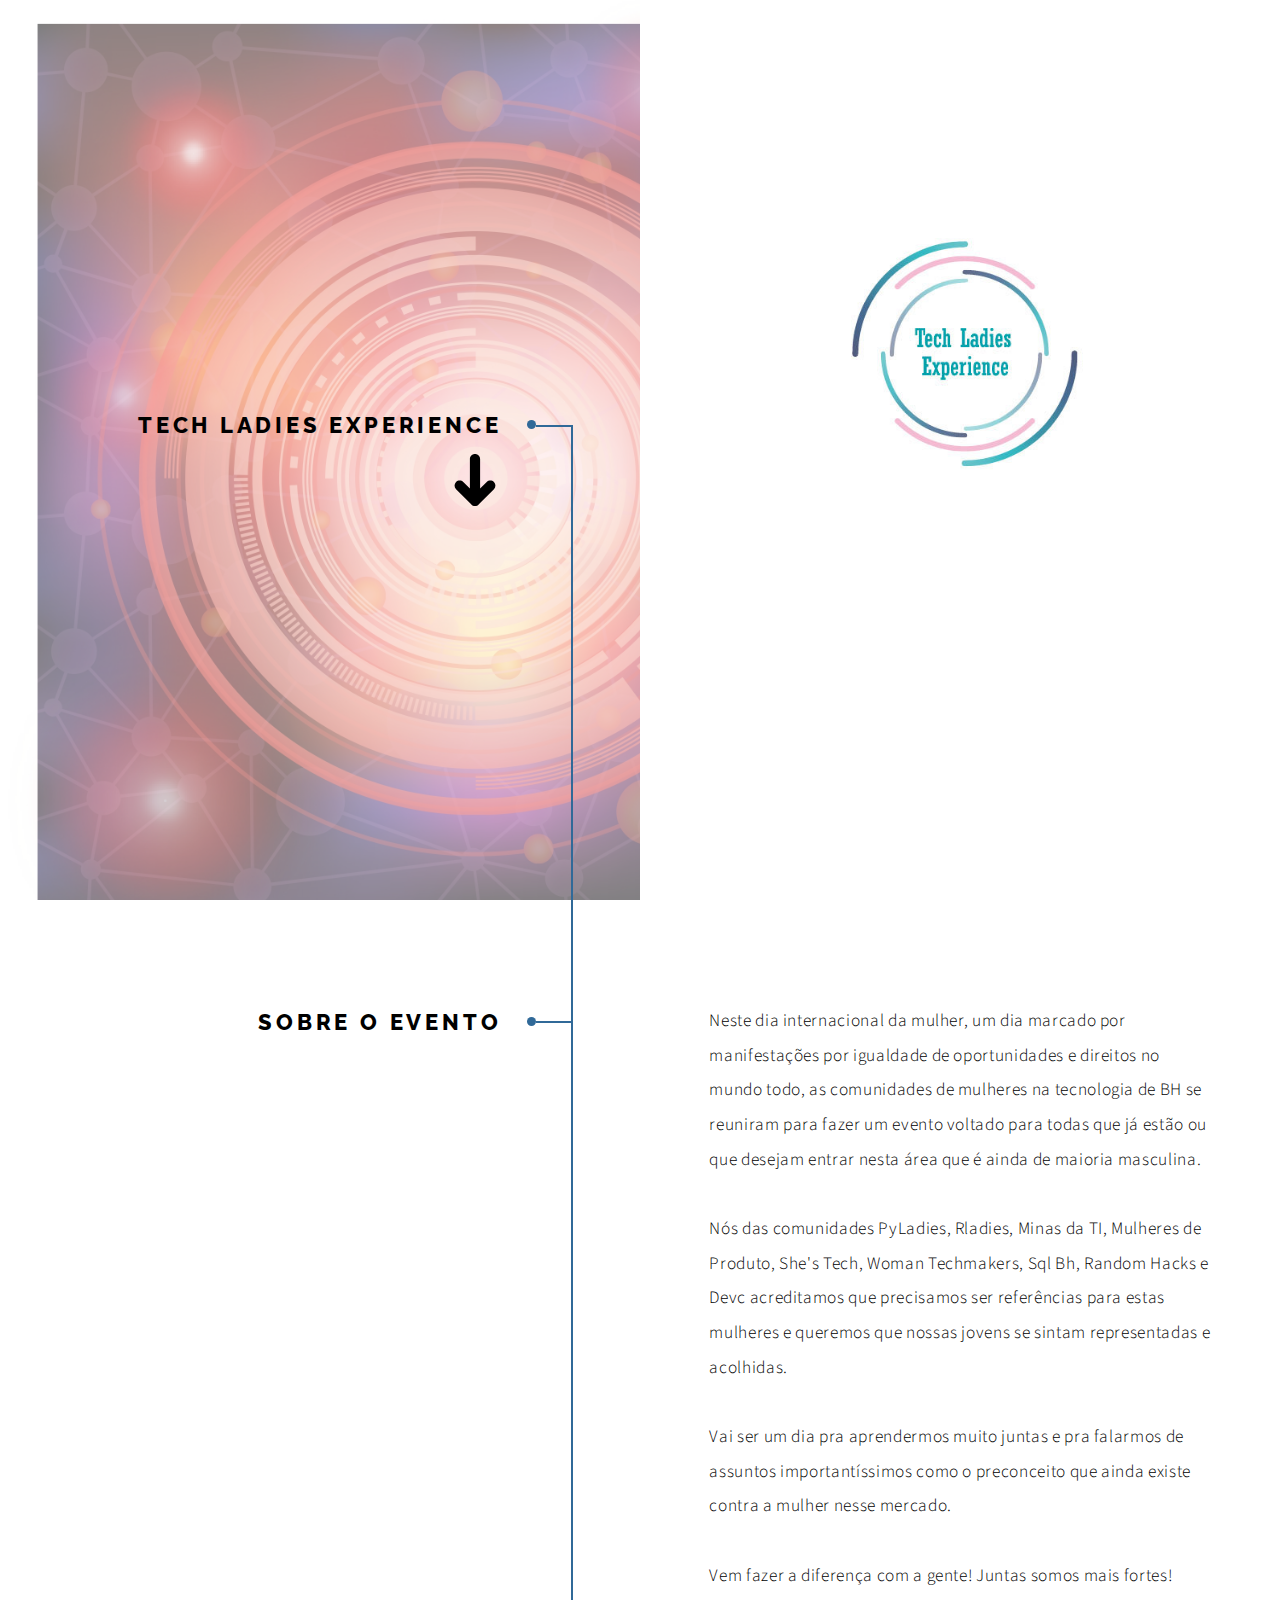
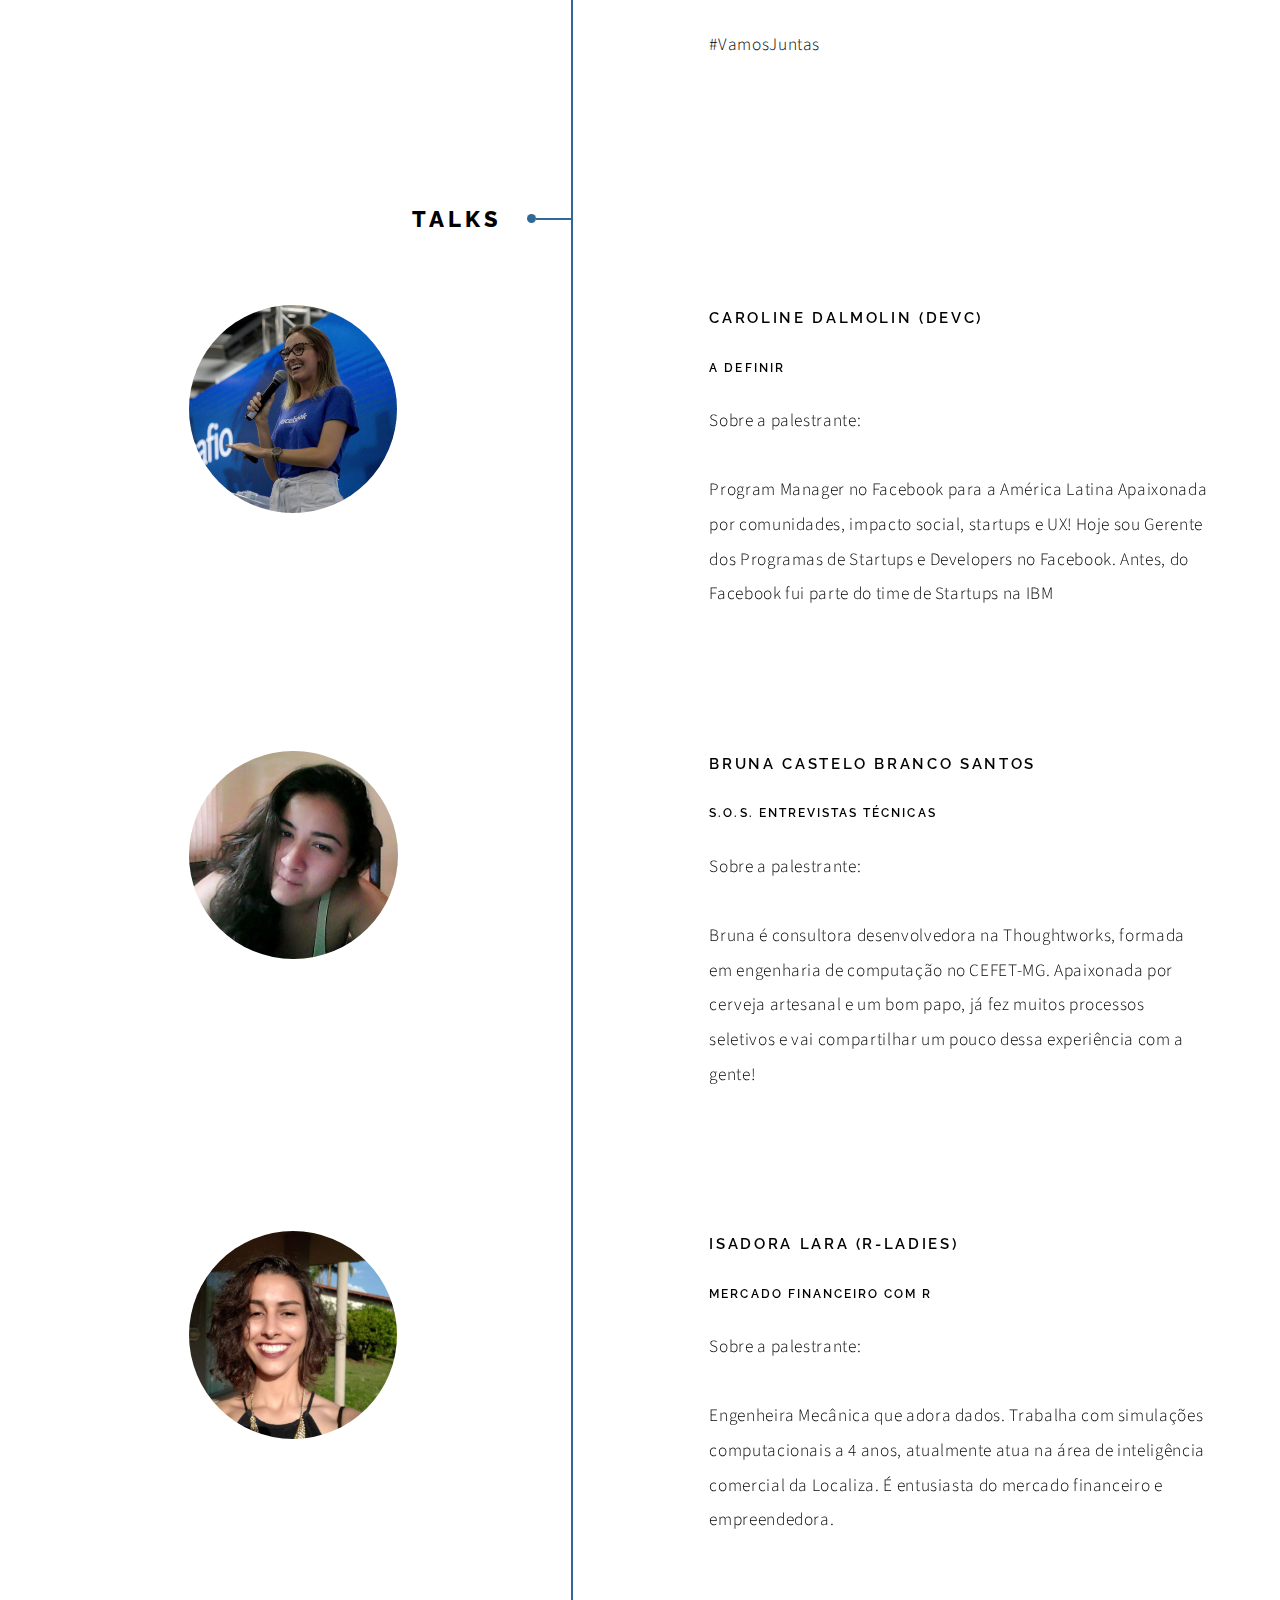
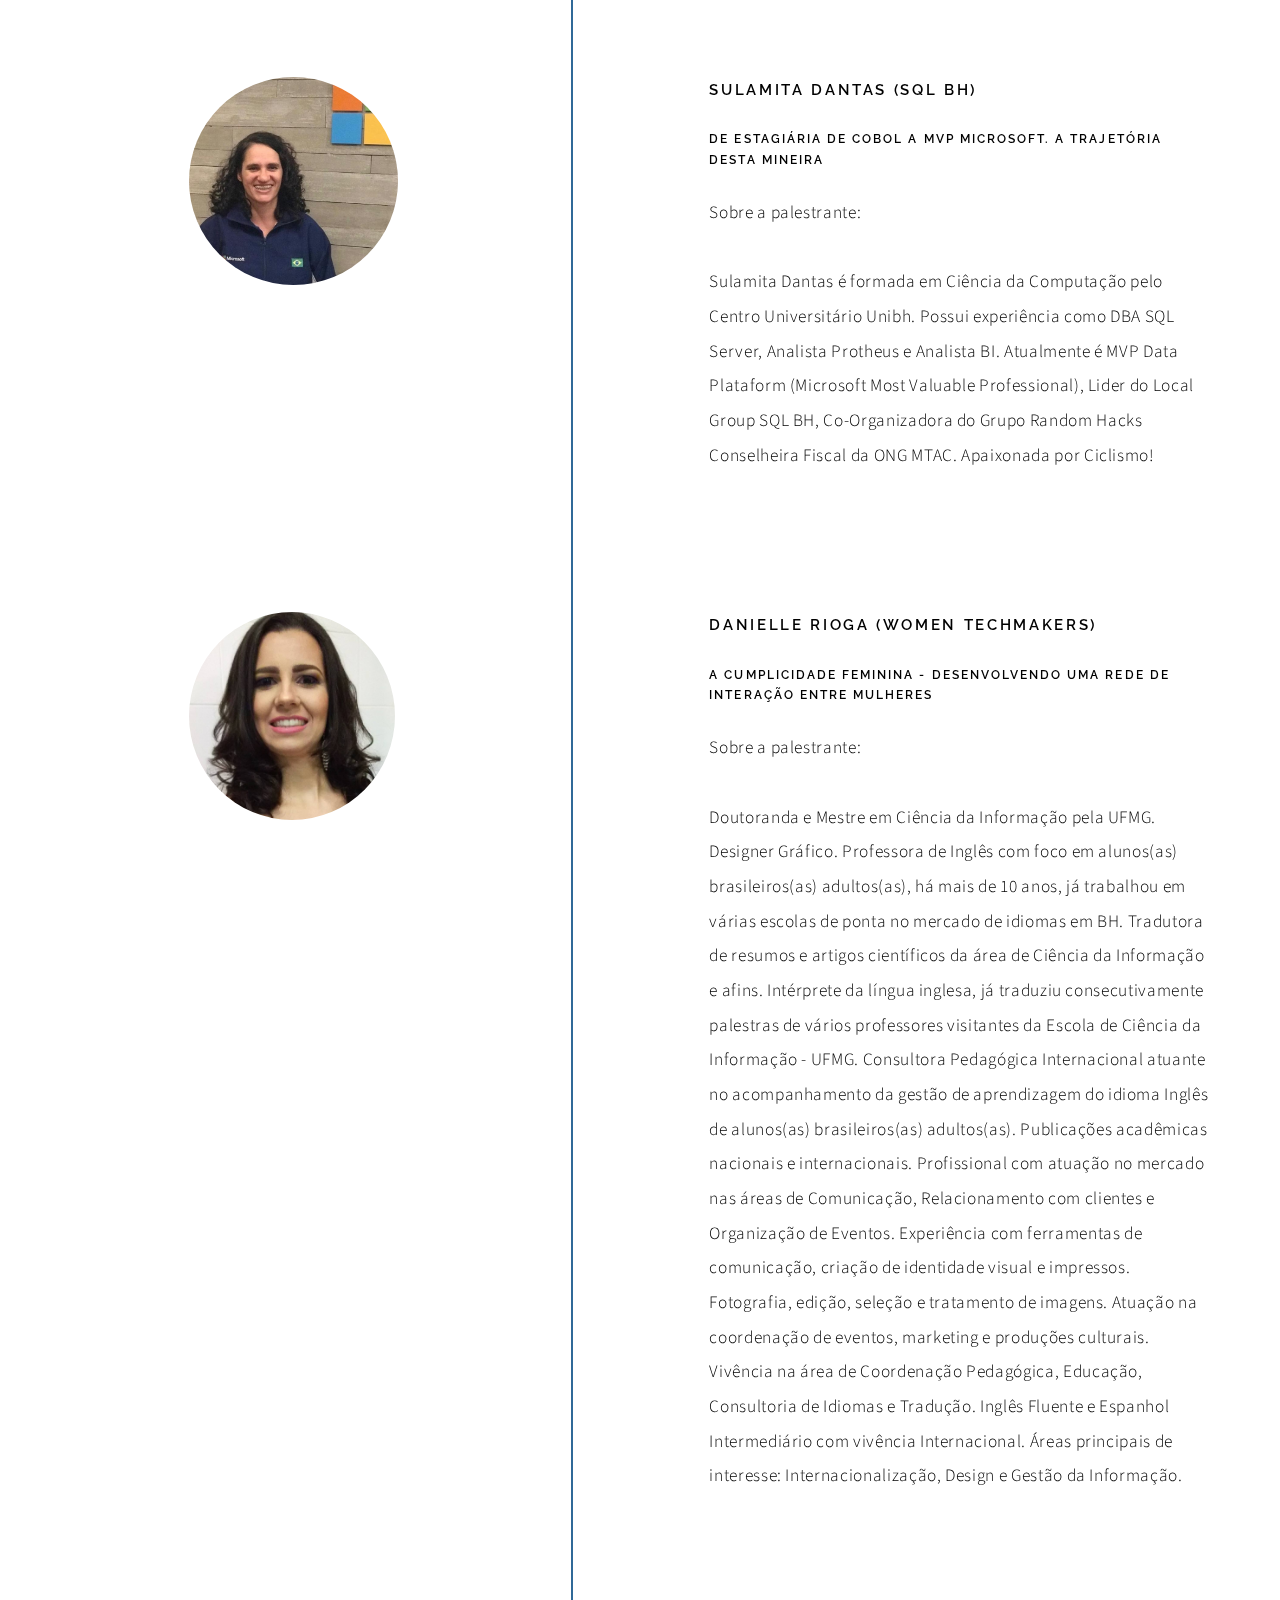
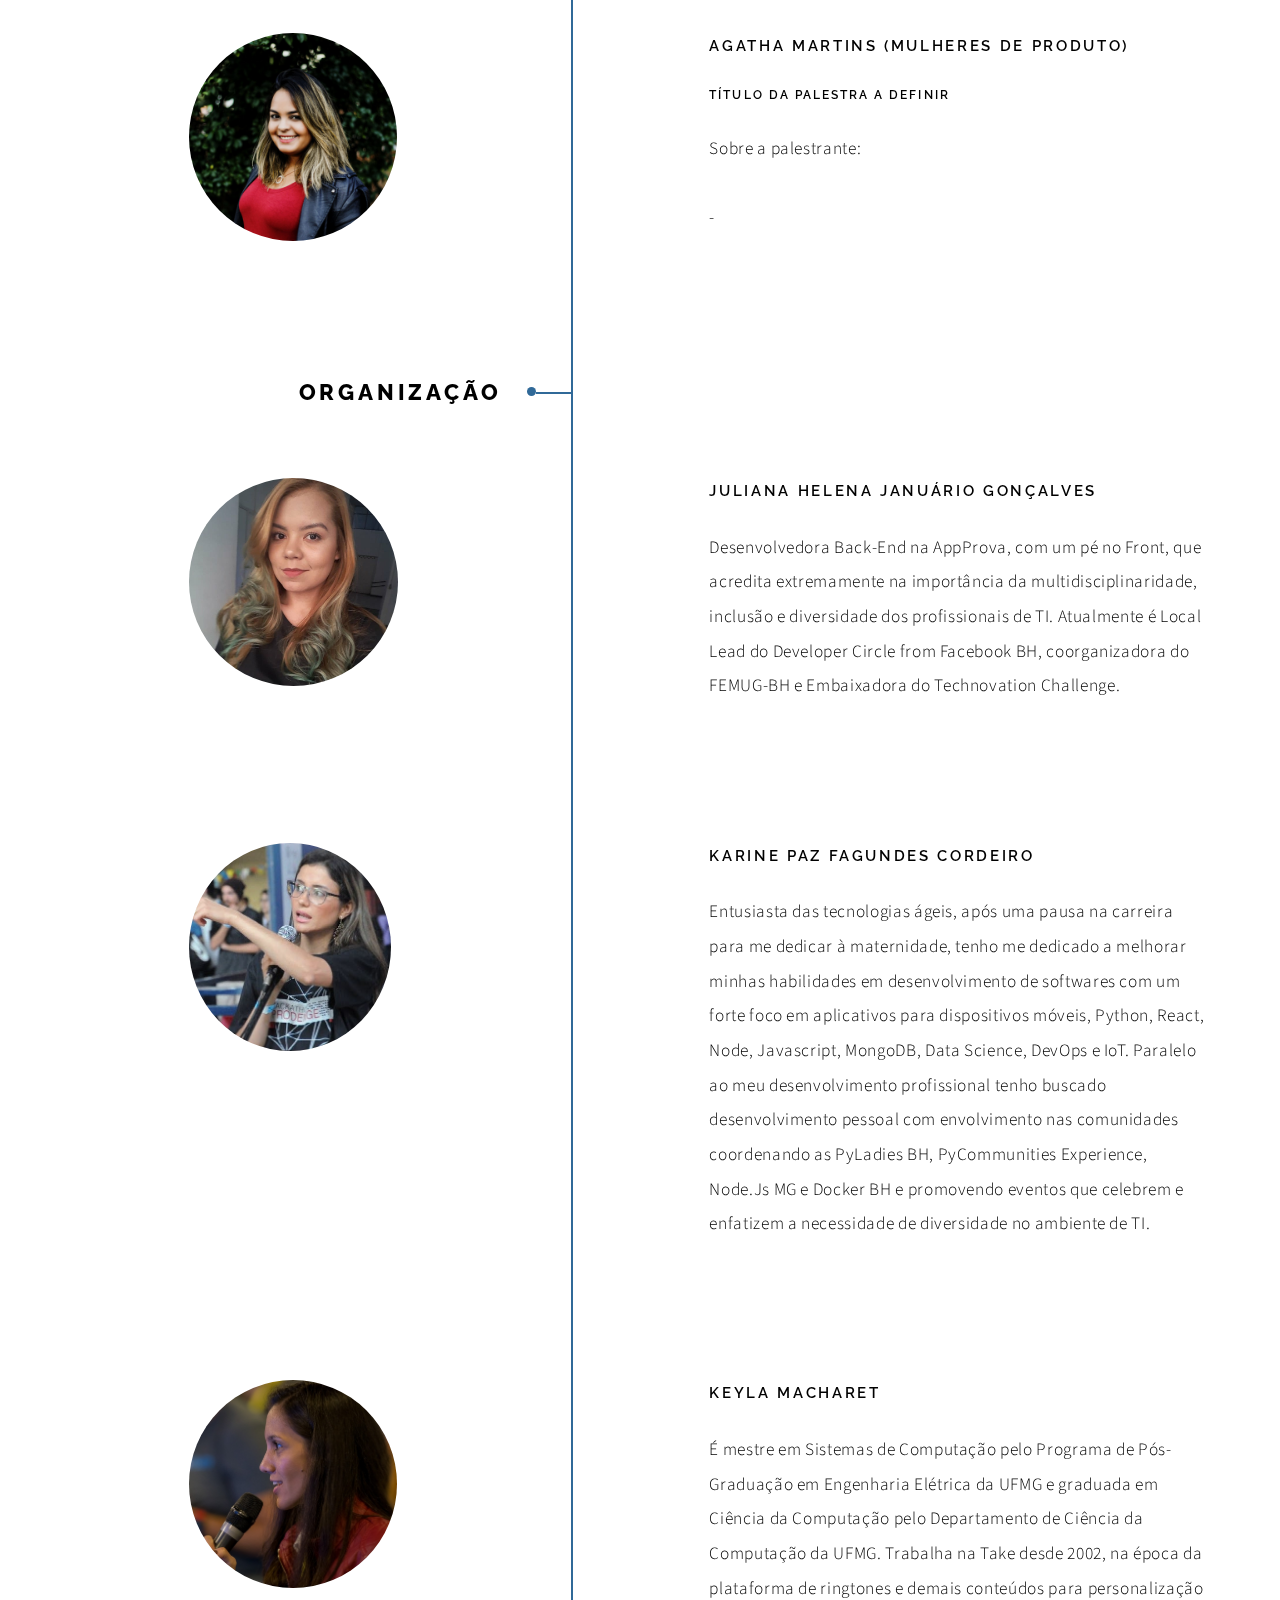
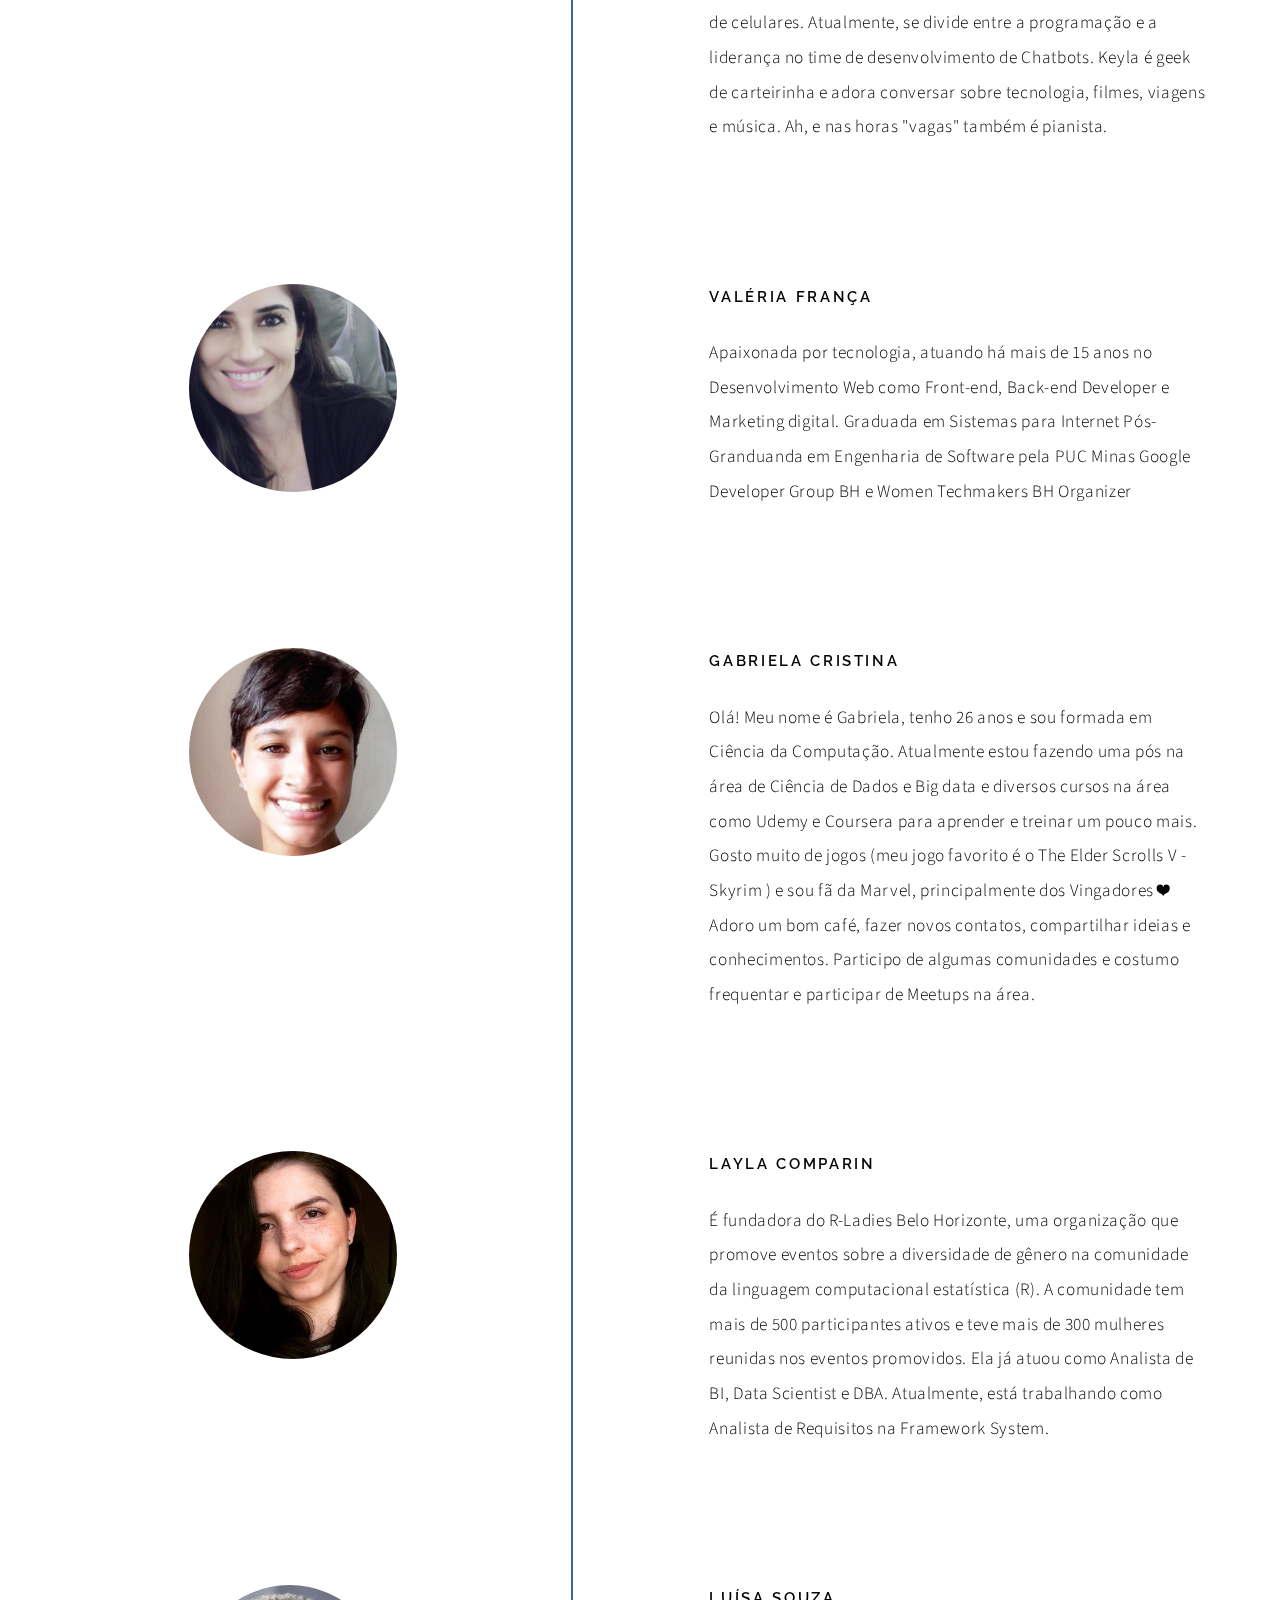
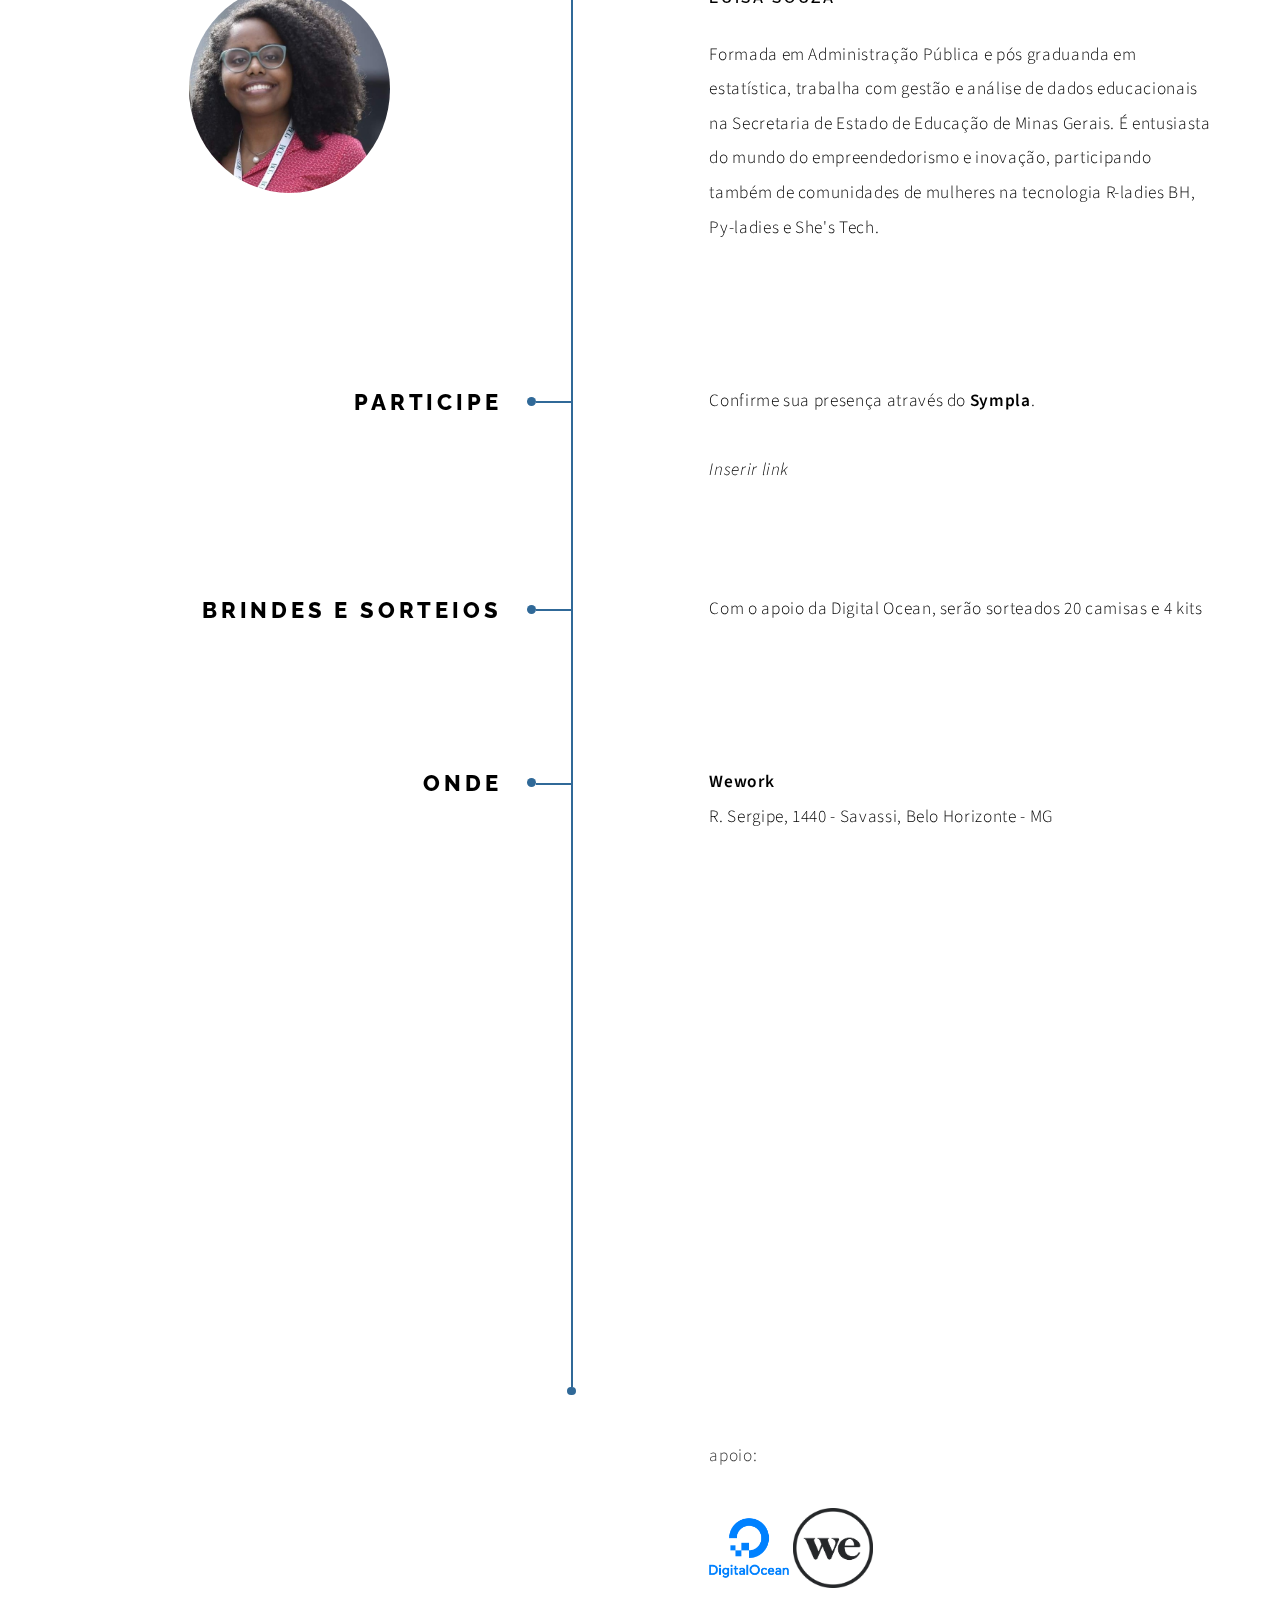
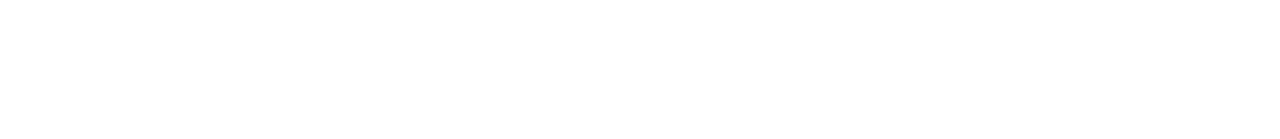
==== commit 36f6ebfc: "inserção de organizadora" ====
--- a/index.html
+++ b/index.html
@@ -169,6 +169,22 @@
 				<section>
 					<header>
 						<div class="gallery">
+							<a href="images/karine.jpg" class="portrait"><img src="images/karine.jpg" alt="" /></a>
+						</div>
+					</header>
+					<div class="content">
+						<h3>Karine Paz Fagundes Cordeiro</h3>
+						<p> Entusiasta das tecnologias ágeis, após uma pausa na carreira para me dedicar à maternidade, 
+							tenho me dedicado a melhorar minhas habilidades em desenvolvimento de softwares com um forte 
+							foco em aplicativos para dispositivos móveis, Python, React, Node, Javascript, MongoDB, Data Science,
+							 DevOps e IoT. Paralelo ao meu desenvolvimento profissional tenho buscado desenvolvimento pessoal com 
+							 envolvimento nas comunidades coordenando as PyLadies BH, PyCommunities Experience, Node.Js MG e Docker BH 
+							 e promovendo eventos que celebrem e enfatizem a necessidade de diversidade no ambiente de TI.</p>
+					</div>
+				</section>
+				<section>
+					<header>
+						<div class="gallery">
 							<a href="images/keyla.jpeg" class="portrait"><img src="images/keyla.jpeg" alt="" /></a>
 						</div>
 					</header>
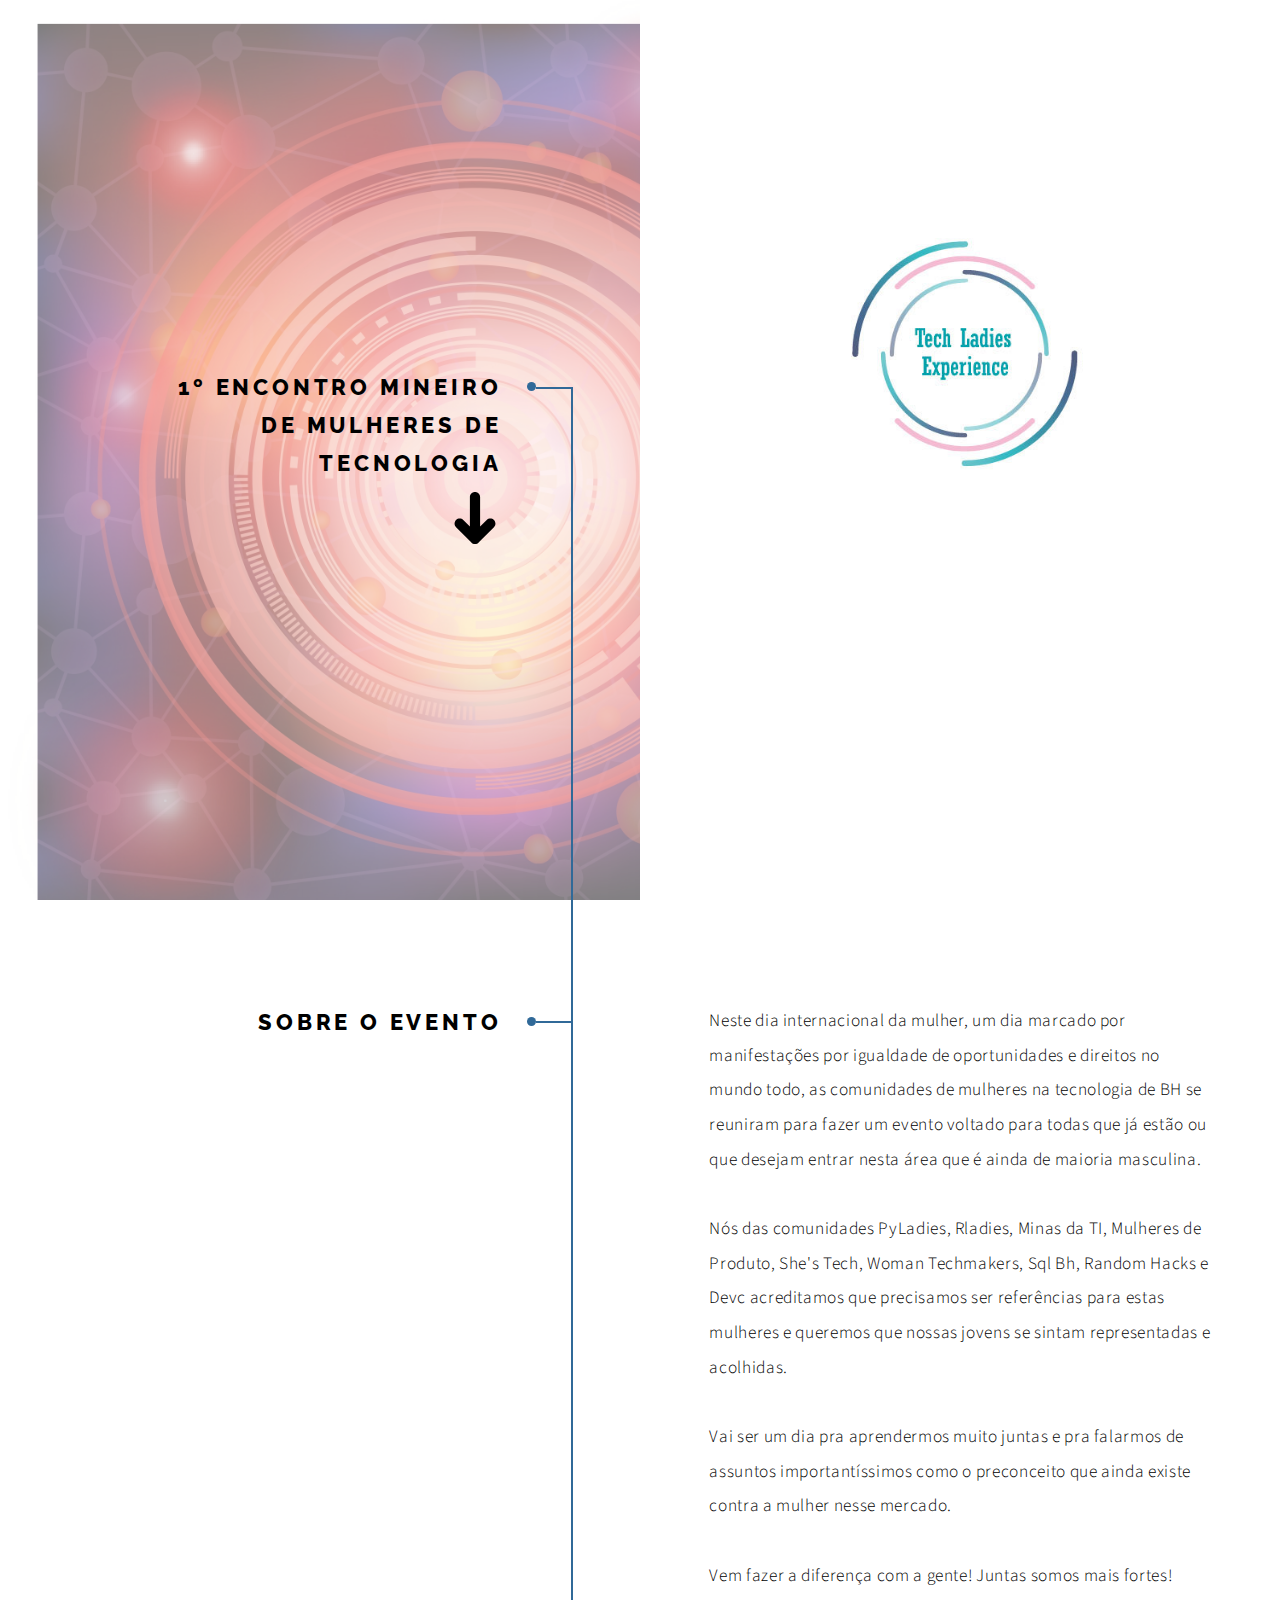
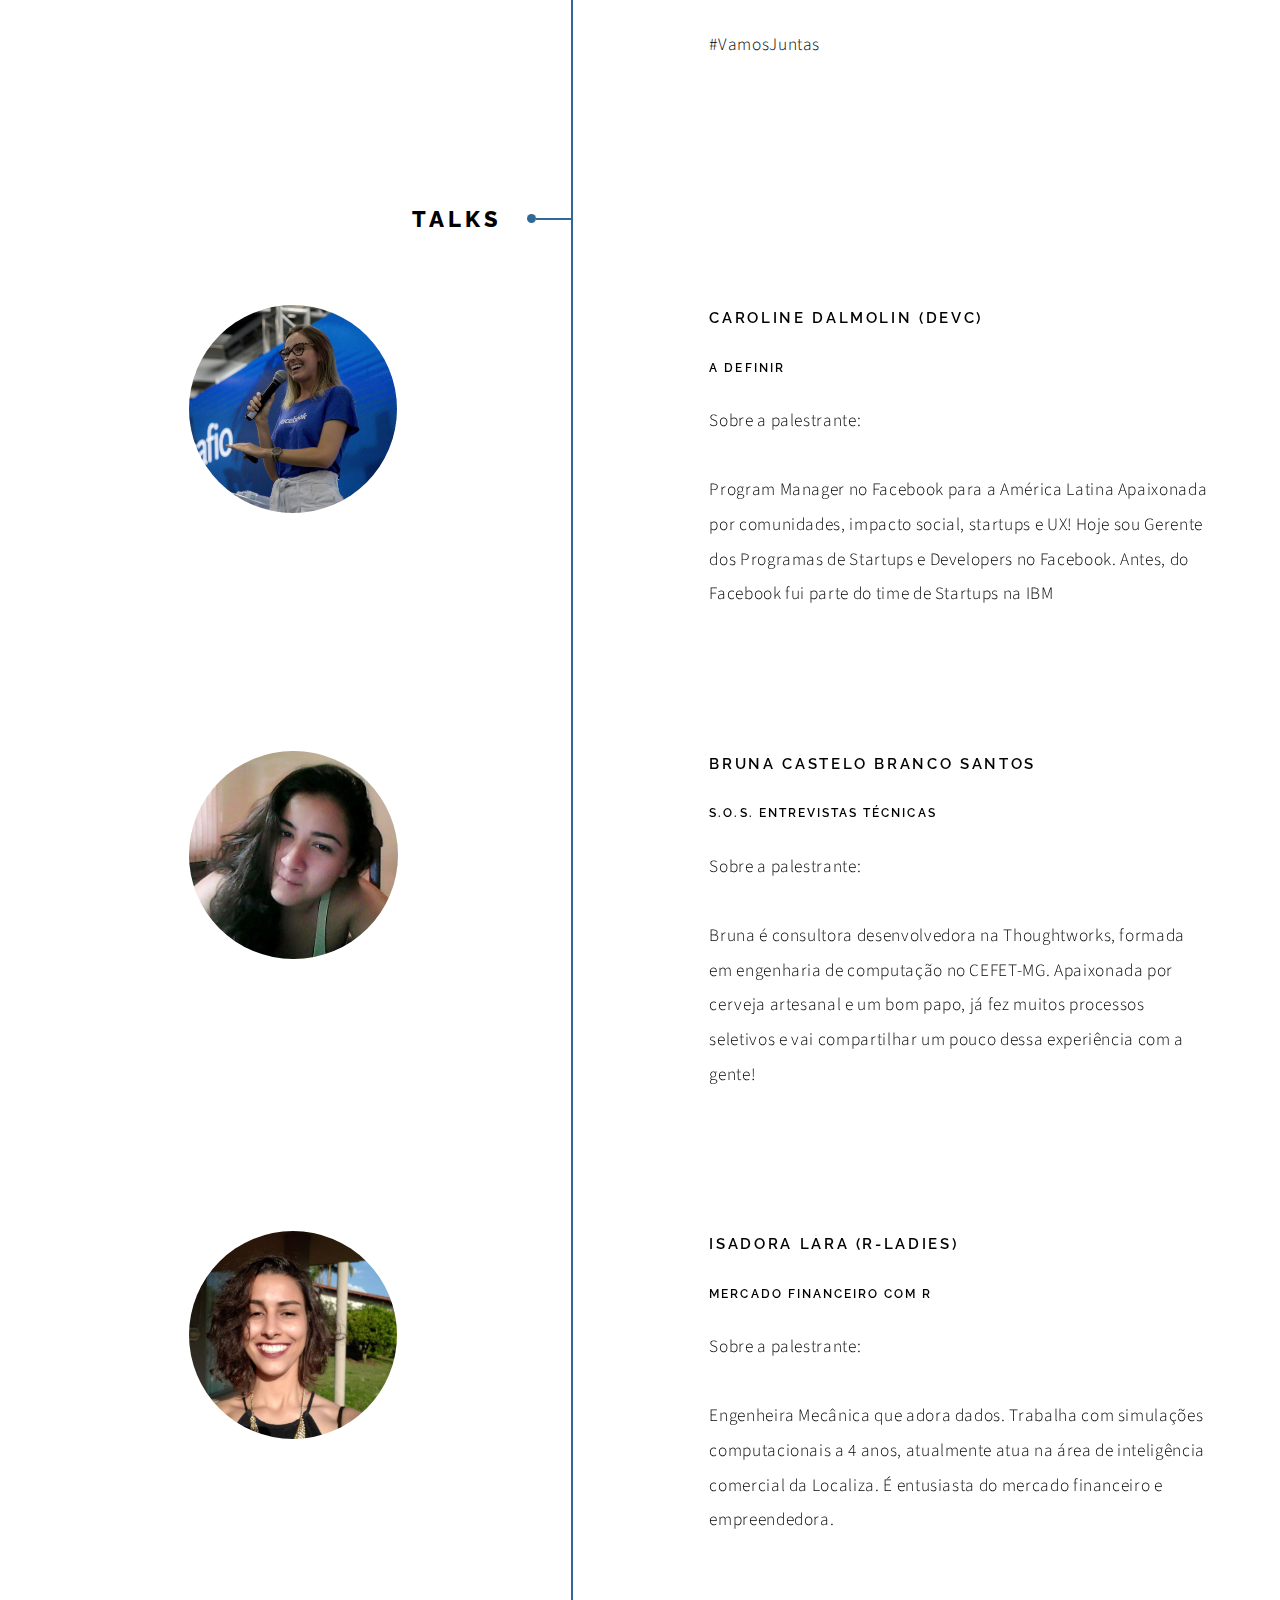
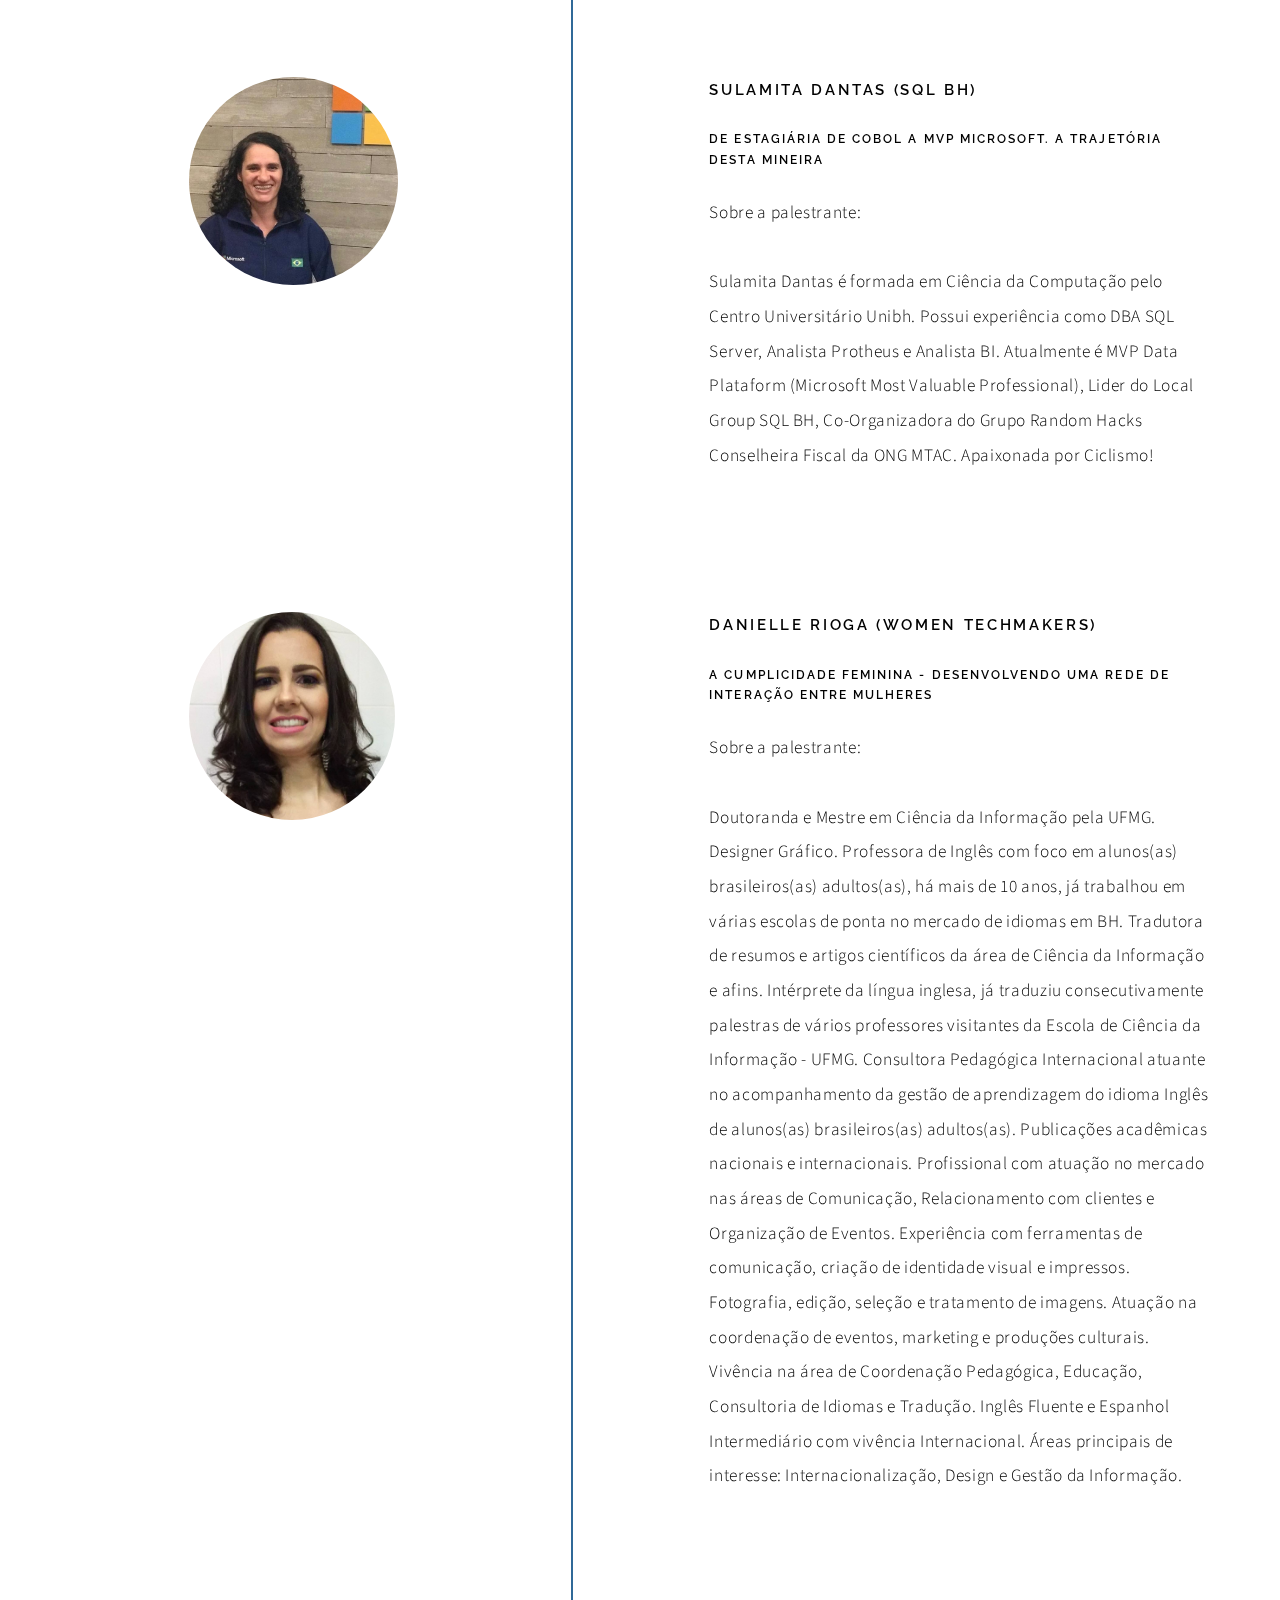
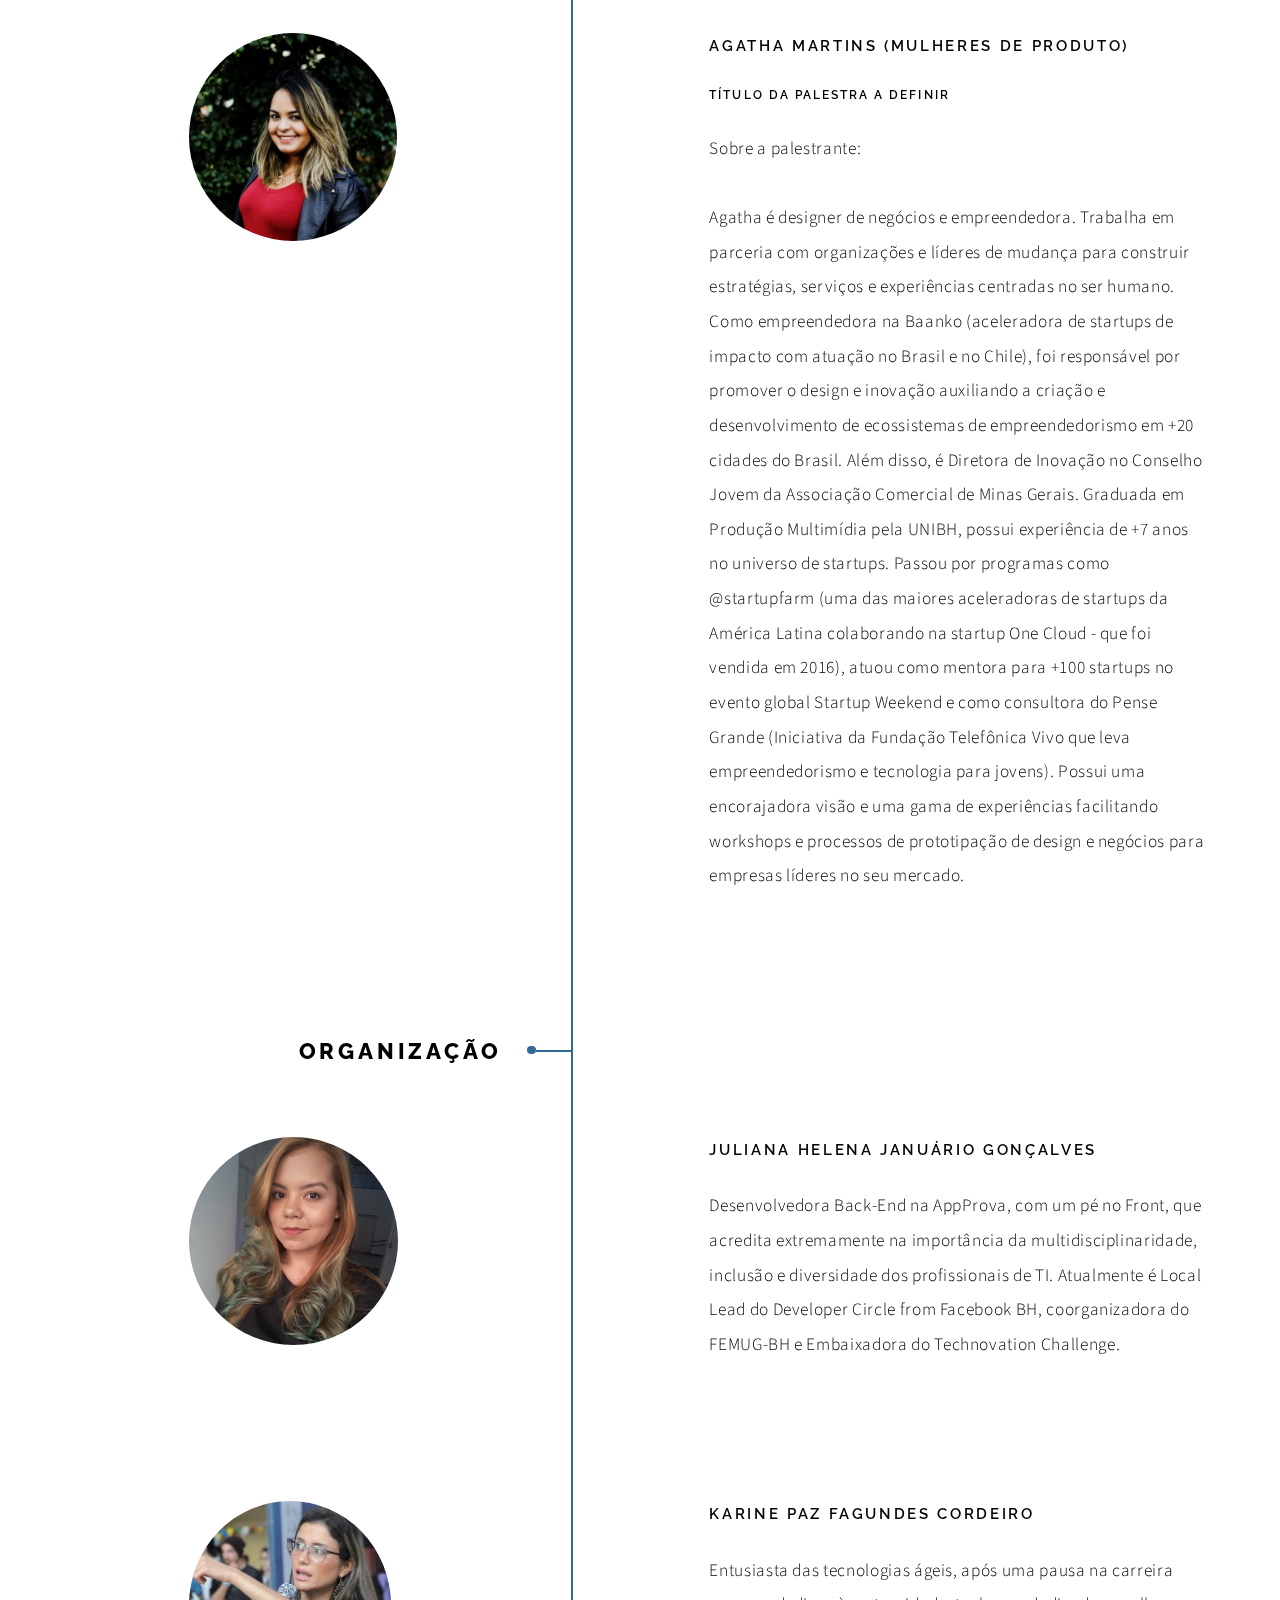
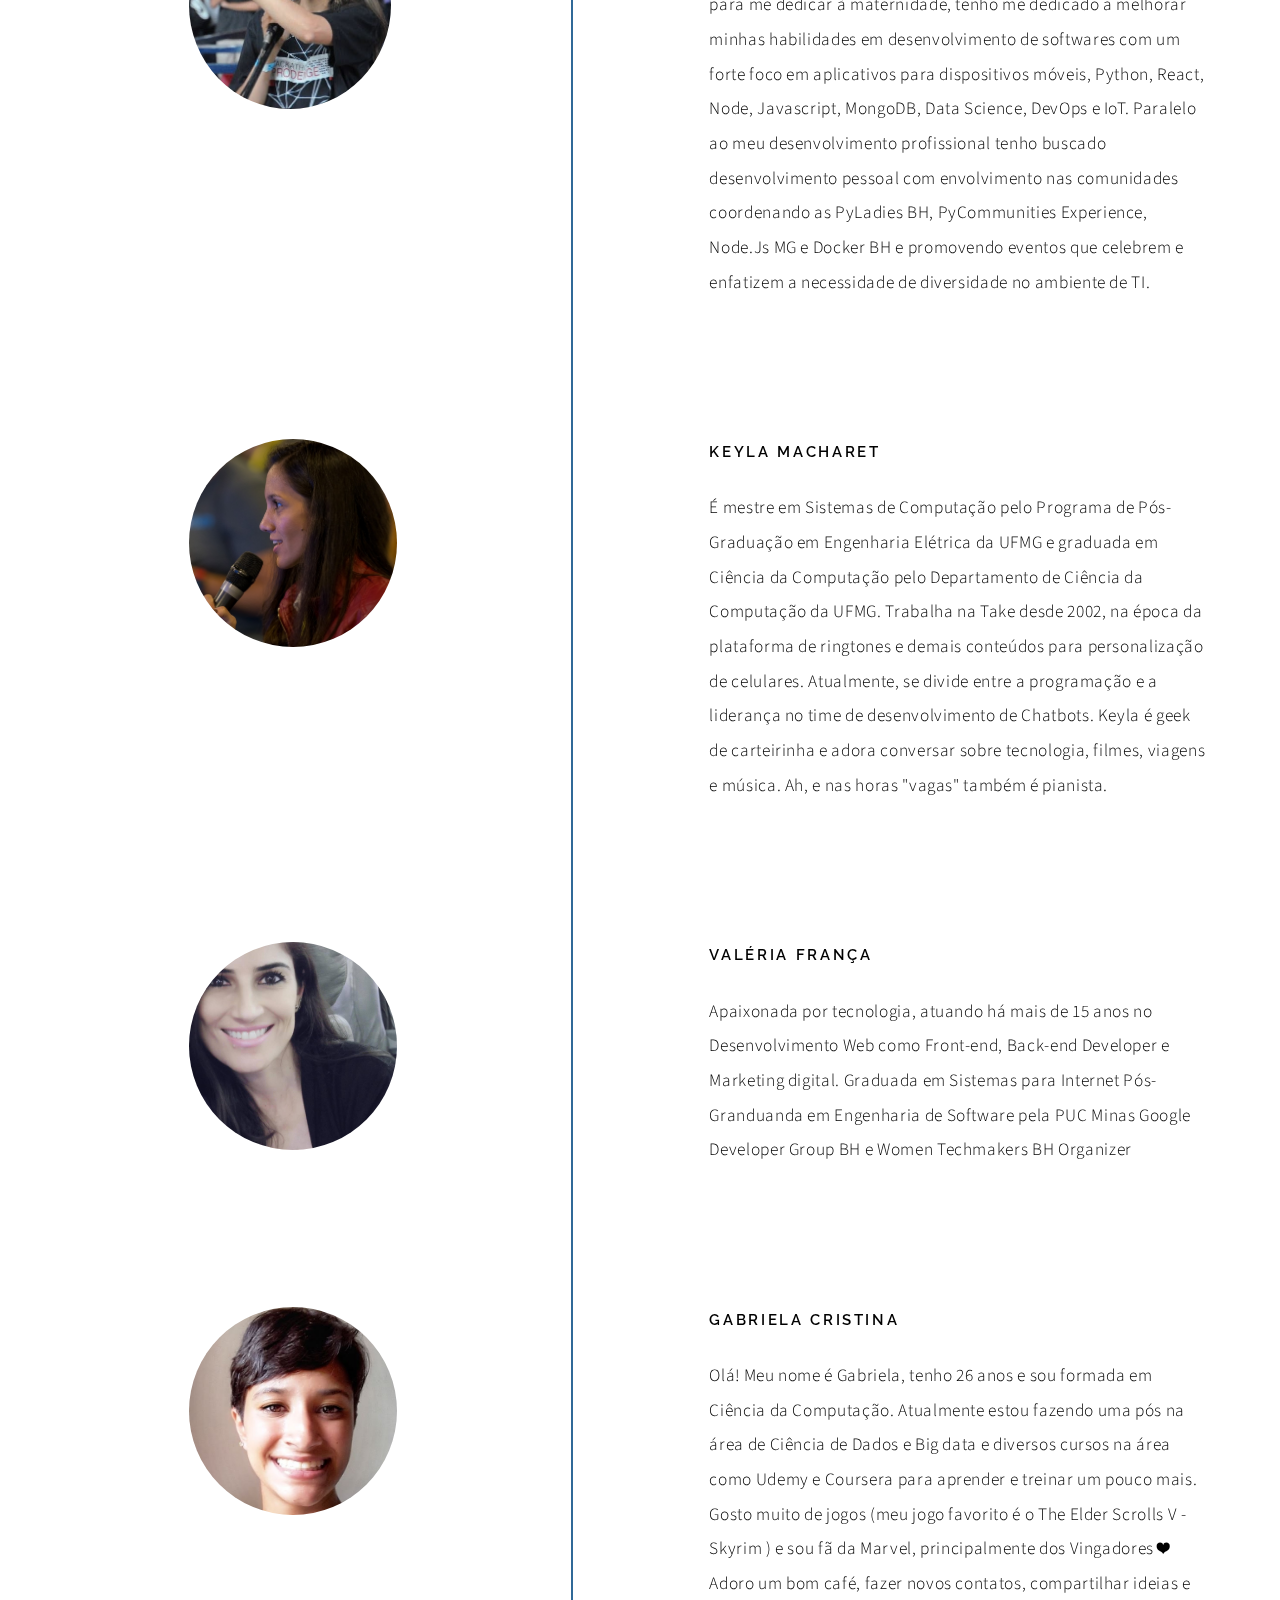
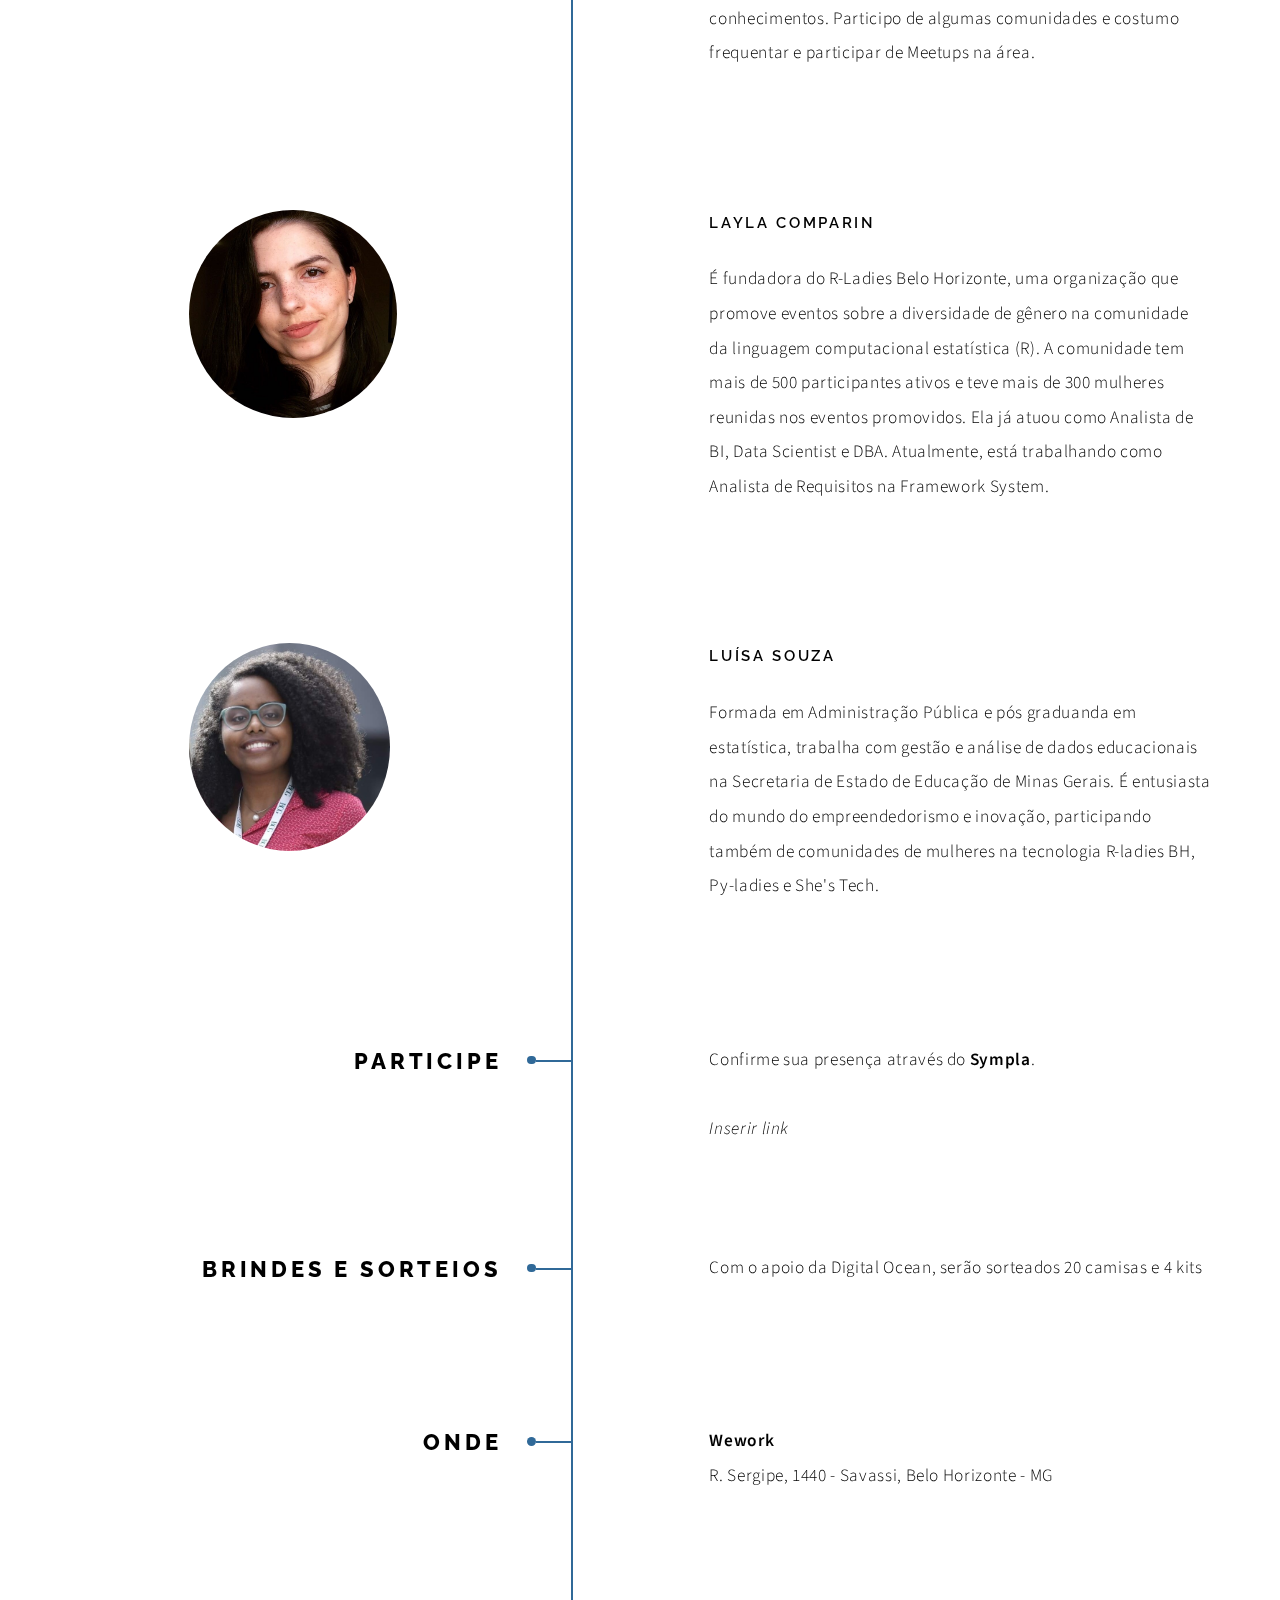
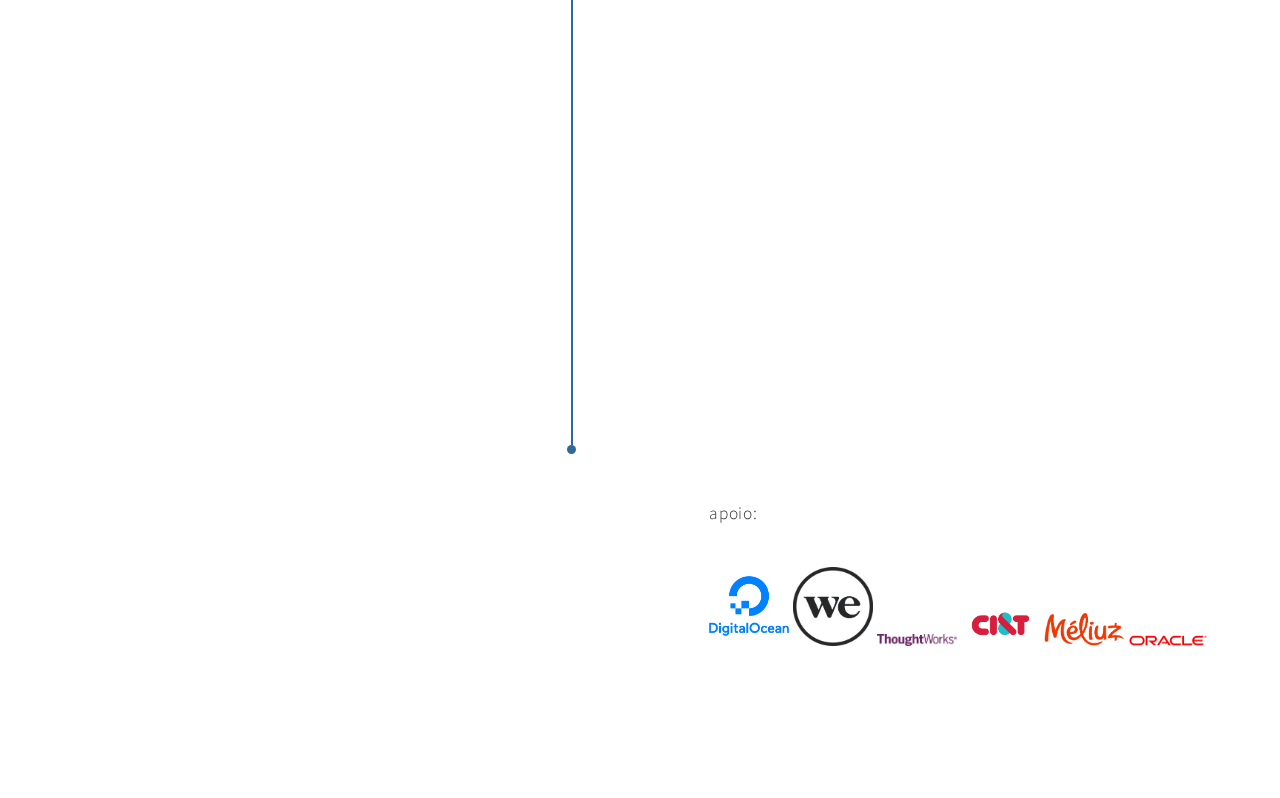
==== commit 3c4e2eb4: "Inclusão de logos de patrocinadores" ====
--- a/index.html
+++ b/index.html
@@ -14,7 +14,7 @@
 	<div id="wrapper">
 		<section class="intro">
 			<header>
-				<h2>Tech Ladies Experience</h2>
+				<h2>1º Encontro Mineiro de Mulheres de Tecnologia</h2>
 				<ul class="actions">
 					<li><a href="#first" class="arrow scrolly"><span class="label">Next</span></a></li>
 				</ul>
@@ -118,19 +118,32 @@
 					</div>
 				</section>
 				<section>
-						<header>
-							<div class="gallery">
-								<a href="images/danielle.jpg" class="portrait"><img src="images/danielle.jpg" alt="" /></a>
-							</div>
-	
-						</header>
-						<div class="content">
-							<h3>Danielle Rioga (Women Techmakers)</h3>
-							<h4>A Cumplicidade Feminina - Desenvolvendo uma Rede de Interação entre Mulheres</h4>
-							<p>Sobre a palestrante: </p>
-							<p>Doutoranda e Mestre em Ciência da Informação pela UFMG. Designer Gráfico. Professora de Inglês com foco em alunos(as) brasileiros(as) adultos(as), há mais de 10 anos, já trabalhou em várias escolas de ponta no mercado de idiomas em BH. Tradutora de resumos e artigos científicos da área de Ciência da Informação e afins. Intérprete da língua inglesa, já traduziu consecutivamente palestras de vários professores visitantes da Escola de Ciência da Informação - UFMG. Consultora Pedagógica Internacional atuante no acompanhamento da gestão de aprendizagem do idioma Inglês de alunos(as) brasileiros(as) adultos(as). Publicações acadêmicas nacionais e internacionais. Profissional com atuação no mercado nas áreas de Comunicação, Relacionamento com clientes e Organização de Eventos. Experiência com ferramentas de comunicação, criação de identidade visual e impressos. Fotografia, edição, seleção e tratamento de imagens. Atuação na coordenação de eventos, marketing e produções culturais. Vivência na área de Coordenação Pedagógica, Educação, Consultoria de Idiomas e Tradução. Inglês Fluente e Espanhol Intermediário com vivência Internacional. Áreas principais de interesse: Internacionalização, Design e Gestão da Informação.</p>
-						</div>
-					</section>
+					<header>
+						<div class="gallery">
+							<a href="images/danielle.jpg" class="portrait"><img src="images/danielle.jpg" alt="" /></a>
+						</div>
+
+					</header>
+					<div class="content">
+						<h3>Danielle Rioga (Women Techmakers)</h3>
+						<h4>A Cumplicidade Feminina - Desenvolvendo uma Rede de Interação entre Mulheres</h4>
+						<p>Sobre a palestrante: </p>
+						<p>Doutoranda e Mestre em Ciência da Informação pela UFMG. Designer Gráfico. Professora de
+							Inglês com foco em alunos(as) brasileiros(as) adultos(as), há mais de 10 anos, já trabalhou
+							em várias escolas de ponta no mercado de idiomas em BH. Tradutora de resumos e artigos
+							científicos da área de Ciência da Informação e afins. Intérprete da língua inglesa, já
+							traduziu consecutivamente palestras de vários professores visitantes da Escola de Ciência da
+							Informação - UFMG. Consultora Pedagógica Internacional atuante no acompanhamento da gestão
+							de aprendizagem do idioma Inglês de alunos(as) brasileiros(as) adultos(as). Publicações
+							acadêmicas nacionais e internacionais. Profissional com atuação no mercado nas áreas de
+							Comunicação, Relacionamento com clientes e Organização de Eventos. Experiência com
+							ferramentas de comunicação, criação de identidade visual e impressos. Fotografia, edição,
+							seleção e tratamento de imagens. Atuação na coordenação de eventos, marketing e produções
+							culturais. Vivência na área de Coordenação Pedagógica, Educação, Consultoria de Idiomas e
+							Tradução. Inglês Fluente e Espanhol Intermediário com vivência Internacional. Áreas
+							principais de interesse: Internacionalização, Design e Gestão da Informação.</p>
+					</div>
+				</section>
 				<section>
 					<header>
 						<div class="gallery">
@@ -142,7 +155,19 @@
 						<h3>Agatha Martins (Mulheres de Produto)</h3>
 						<h4>Título da palestra a definir</h4>
 						<p>Sobre a palestrante: </p>
-						<p>-</p>
+						<p>Agatha é designer de negócios e empreendedora. Trabalha em parceria com organizações e
+							líderes de mudança para construir estratégias, serviços e experiências centradas no ser
+							humano. Como empreendedora na Baanko (aceleradora de startups de impacto com atuação no
+							Brasil e no Chile), foi responsável por promover o design e inovação auxiliando a criação e
+							desenvolvimento de ecossistemas de empreendedorismo em +20 cidades do Brasil. Além disso, é
+							Diretora de Inovação no Conselho Jovem da Associação Comercial de Minas Gerais. Graduada em
+							Produção Multimídia pela UNIBH, possui experiência de +7 anos no universo de startups.
+							Passou por programas como @startupfarm (uma das maiores aceleradoras de startups da América
+							Latina colaborando na startup One Cloud - que foi vendida em 2016), atuou como mentora para
+							+100 startups no evento global Startup Weekend e como consultora do Pense Grande (Iniciativa
+							da Fundação Telefônica Vivo que leva empreendedorismo e tecnologia para jovens). Possui uma
+							encorajadora visão e uma gama de experiências facilitando workshops e processos de
+							prototipação de design e negócios para empresas líderes no seu mercado.</p>
 					</div>
 				</section>
 			</div>
@@ -174,12 +199,16 @@
 					</header>
 					<div class="content">
 						<h3>Karine Paz Fagundes Cordeiro</h3>
-						<p> Entusiasta das tecnologias ágeis, após uma pausa na carreira para me dedicar à maternidade, 
-							tenho me dedicado a melhorar minhas habilidades em desenvolvimento de softwares com um forte 
-							foco em aplicativos para dispositivos móveis, Python, React, Node, Javascript, MongoDB, Data Science,
-							 DevOps e IoT. Paralelo ao meu desenvolvimento profissional tenho buscado desenvolvimento pessoal com 
-							 envolvimento nas comunidades coordenando as PyLadies BH, PyCommunities Experience, Node.Js MG e Docker BH 
-							 e promovendo eventos que celebrem e enfatizem a necessidade de diversidade no ambiente de TI.</p>
+						<p> Entusiasta das tecnologias ágeis, após uma pausa na carreira para me dedicar à maternidade,
+							tenho me dedicado a melhorar minhas habilidades em desenvolvimento de softwares com um forte
+							foco em aplicativos para dispositivos móveis, Python, React, Node, Javascript, MongoDB, Data
+							Science,
+							DevOps e IoT. Paralelo ao meu desenvolvimento profissional tenho buscado desenvolvimento
+							pessoal com
+							envolvimento nas comunidades coordenando as PyLadies BH, PyCommunities Experience, Node.Js
+							MG e Docker BH
+							e promovendo eventos que celebrem e enfatizem a necessidade de diversidade no ambiente de
+							TI.</p>
 					</div>
 				</section>
 				<section>
@@ -322,6 +351,14 @@
 						src="images/logo_digital_ocean.png" style="width:80px"></a>
 				<a style="text-decoration:none !important;" href="https://www.wework.com/pt-BR/"><img
 						src="images/logo_wework.png" style="width:80px"></a>
+				<a style="text-decoration:none !important;" href="https://www.thoughtworks.com/pts"><img
+						src="images/TW.png" style="width:80px"></a>
+				<a style="text-decoration:none !important;" href="https://br.ciandt.com/"><img
+						src="images/citlogo.png" style="width:80px"></a>
+				<a style="text-decoration:none !important;" href="https://www.meliuz.com.br//"><img
+						src="images/logo-meliuz.png" style="width:80px"></a>
+				<a style="text-decoration:none !important;" href="https://www.oracle.com/br/INDEX.HTML"><img
+						src="images/Oracle_logo.png" style="width:80px"></a>
 
 			</span>
 		</div>
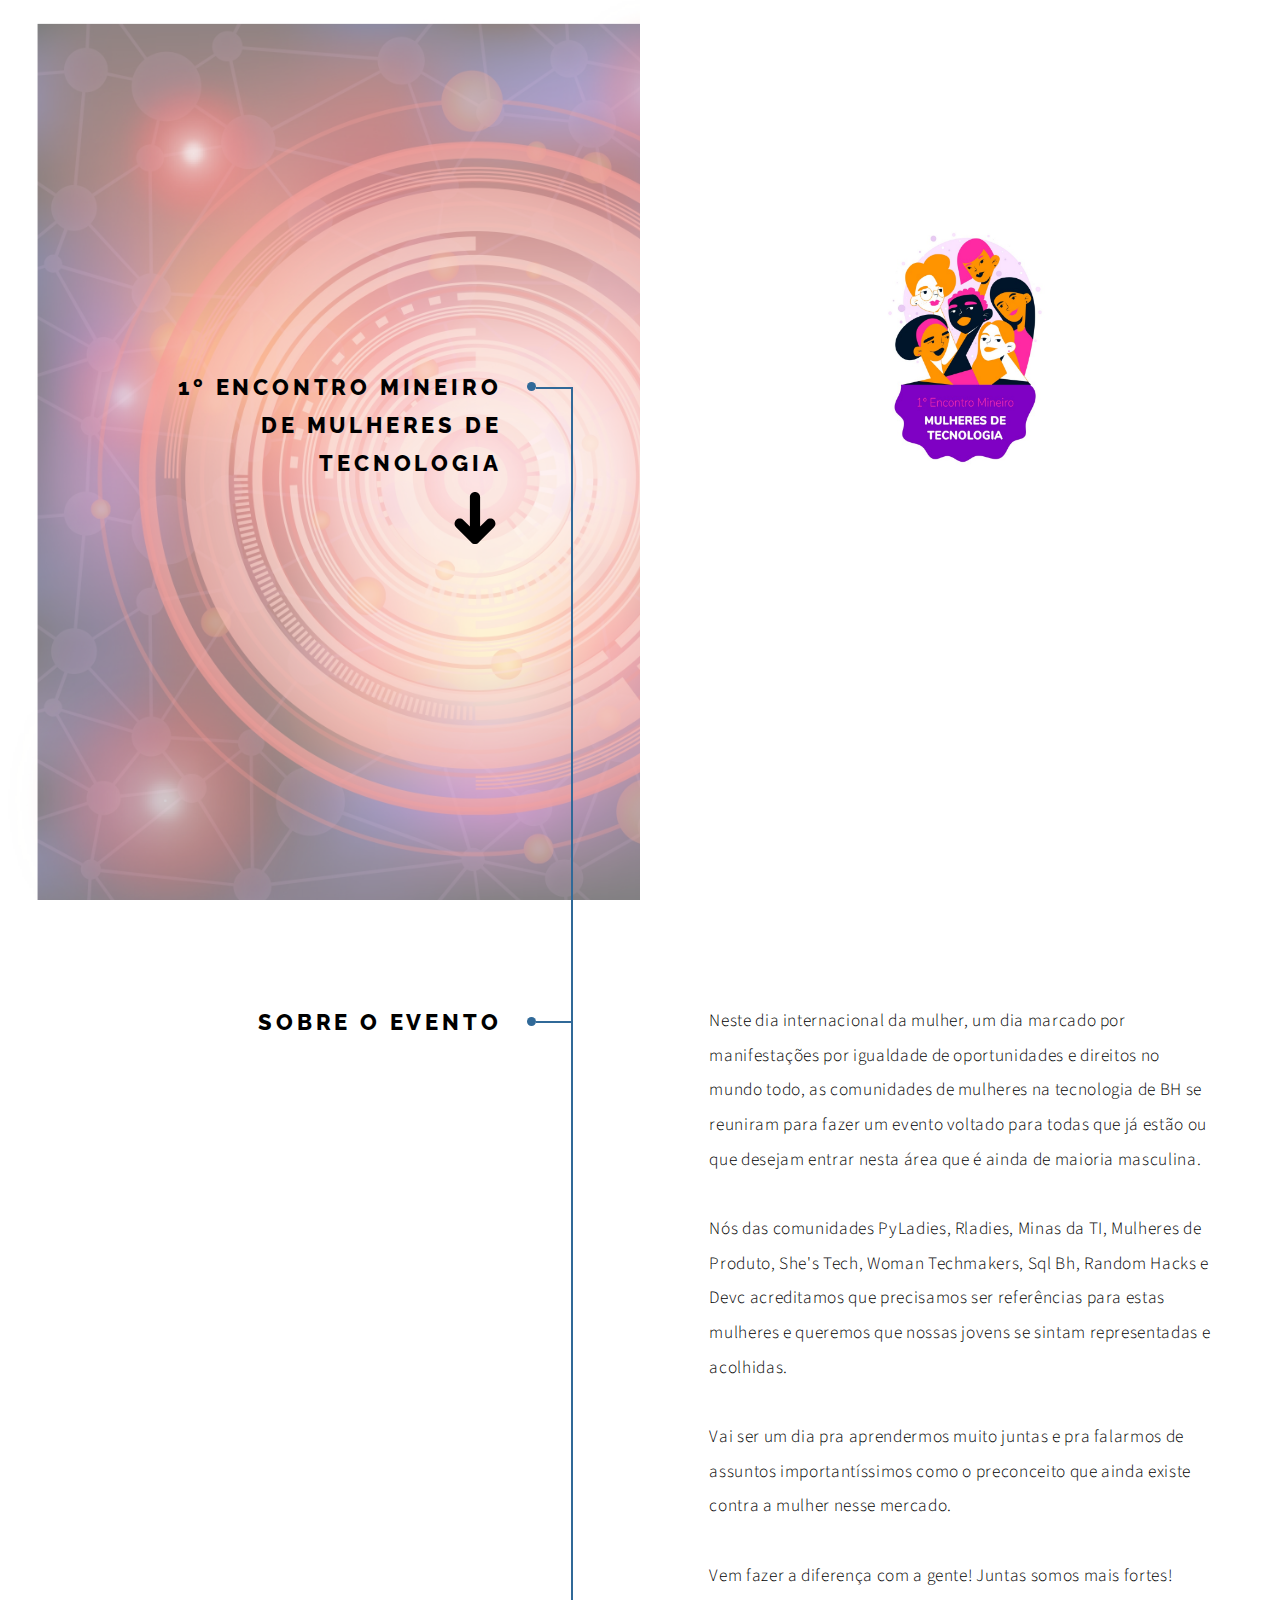
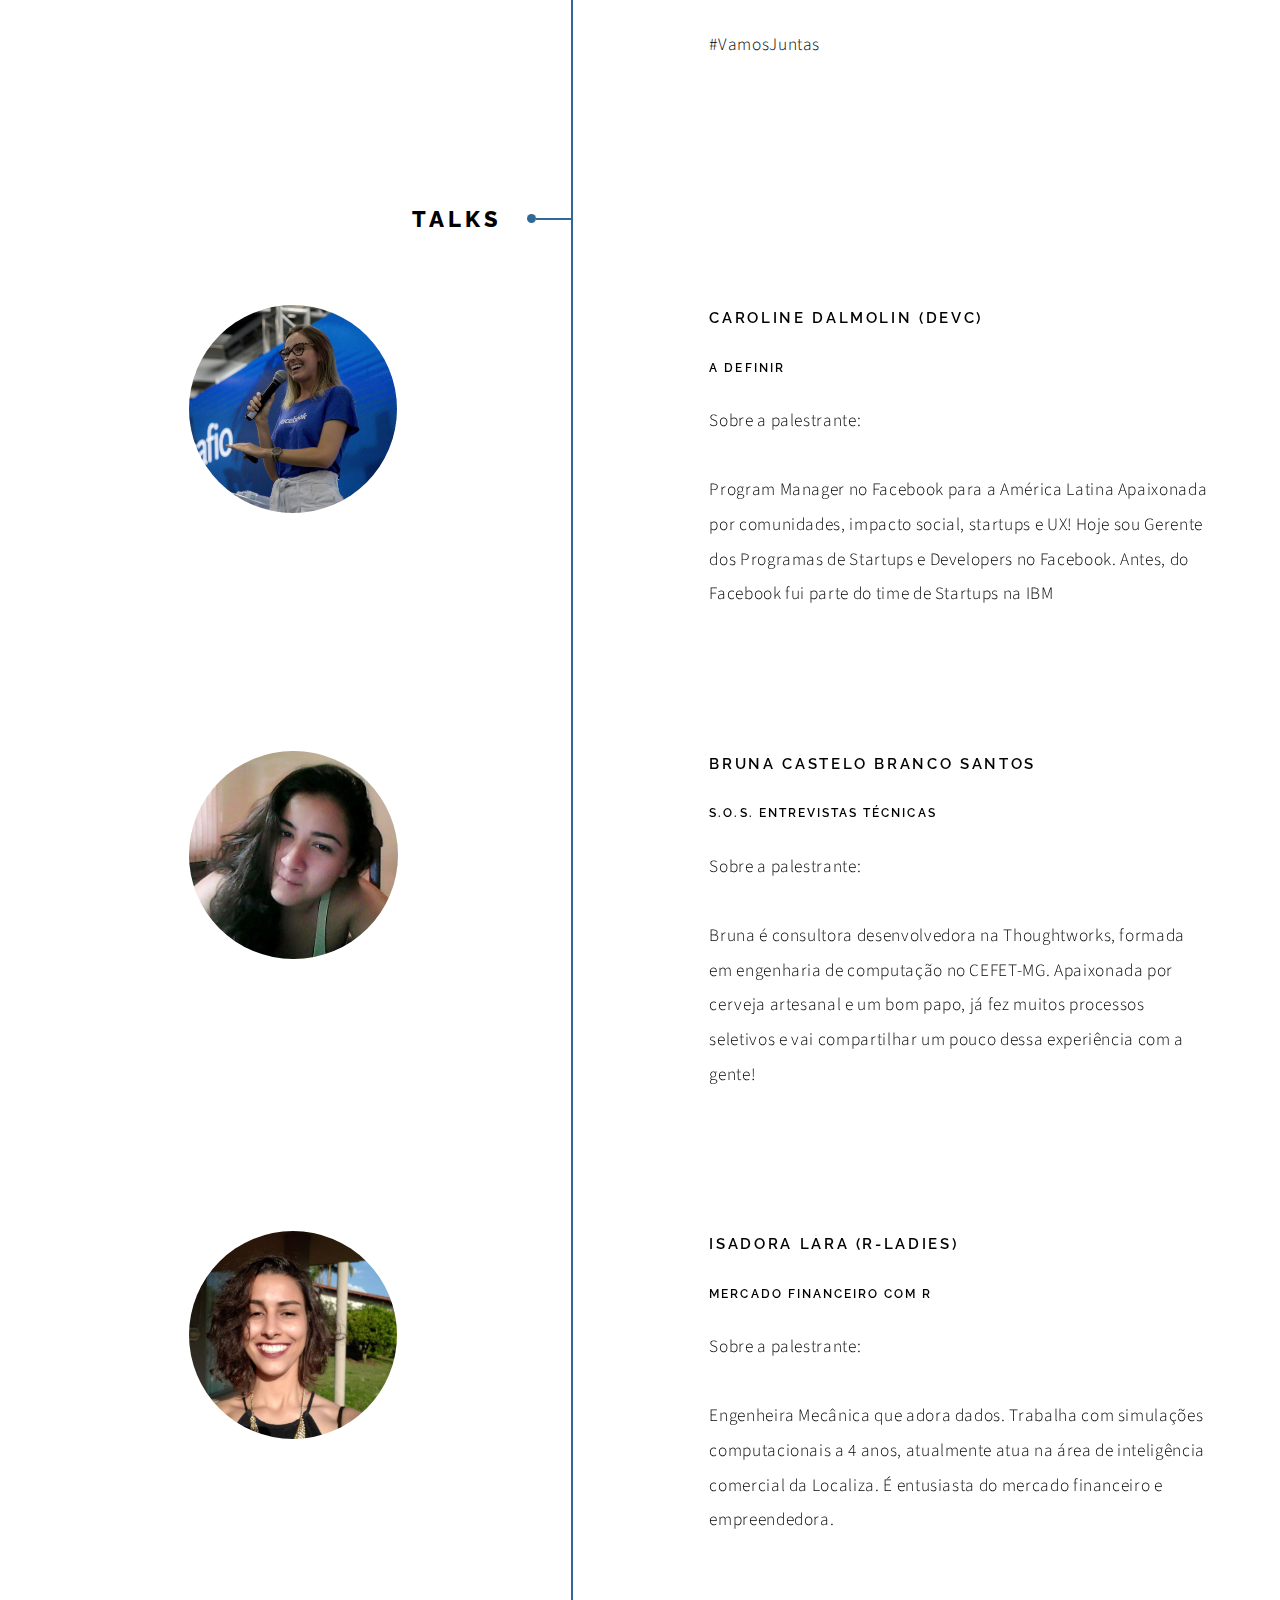
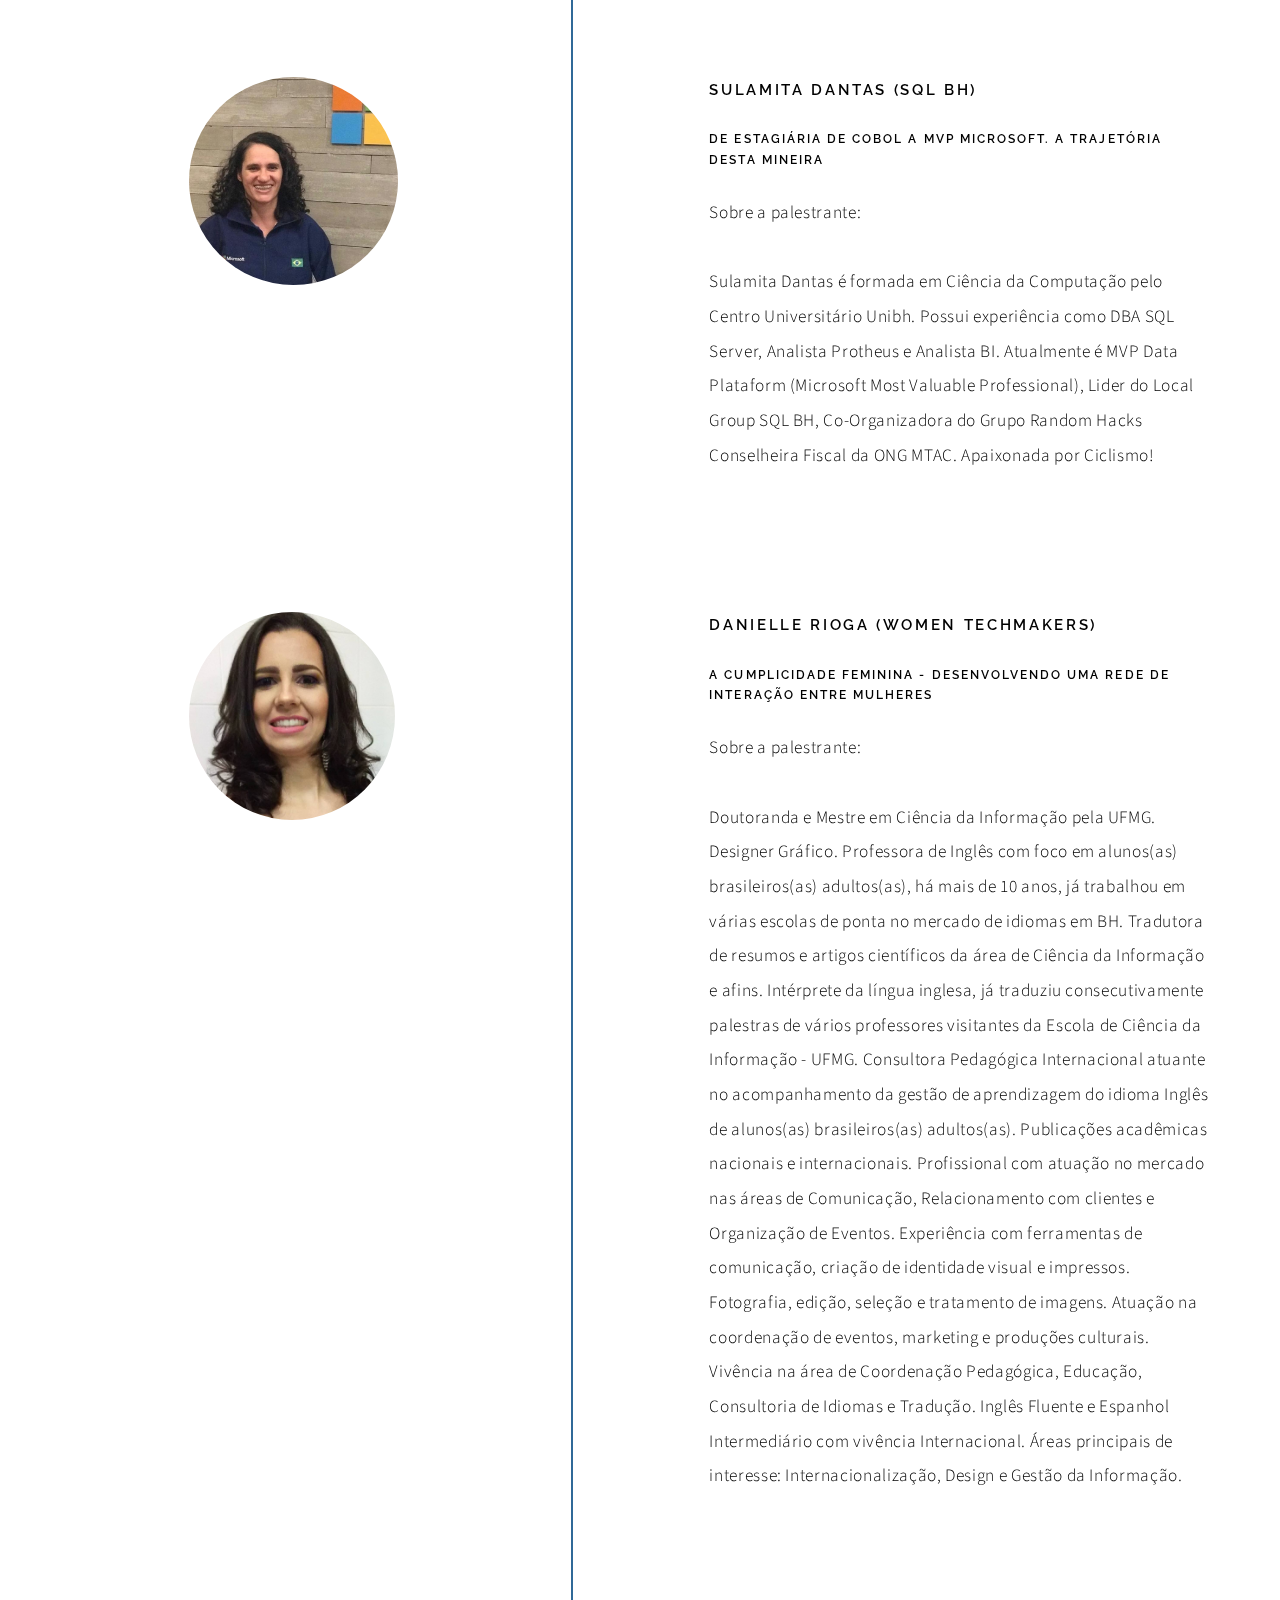
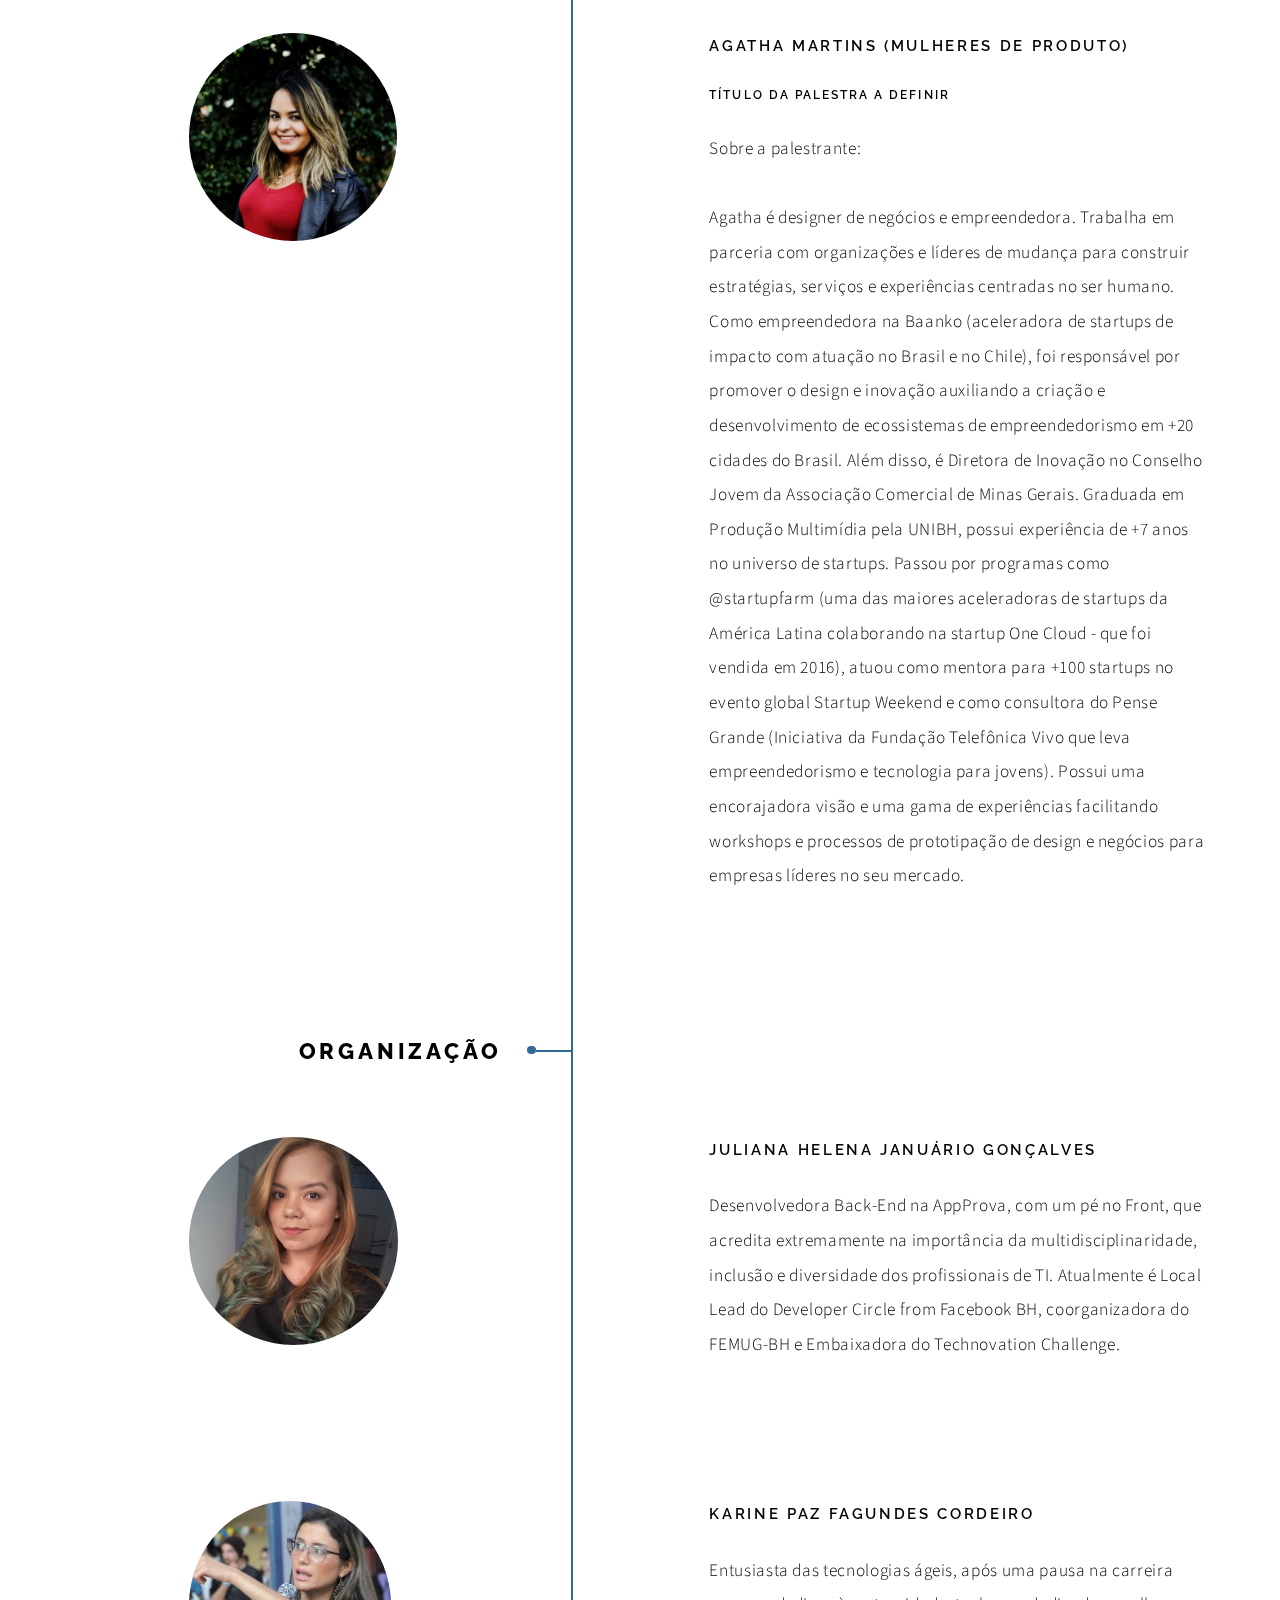
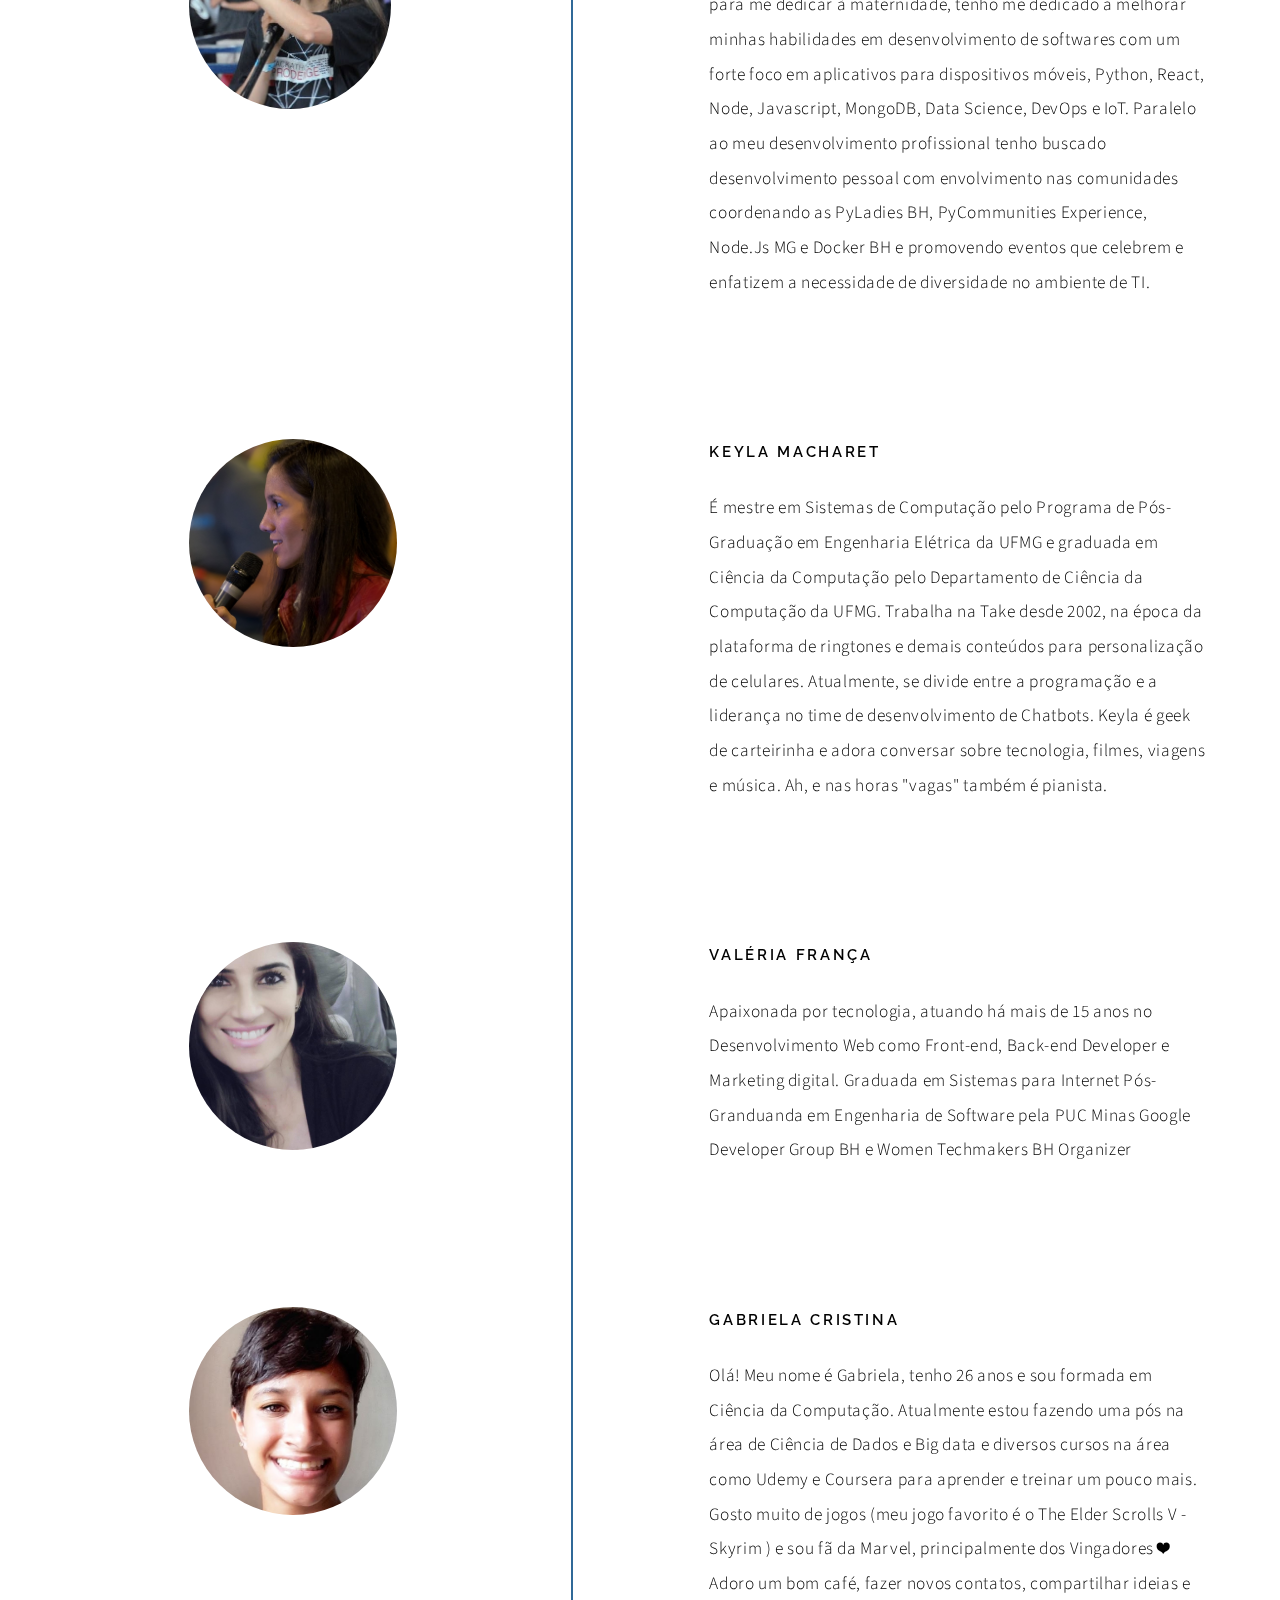
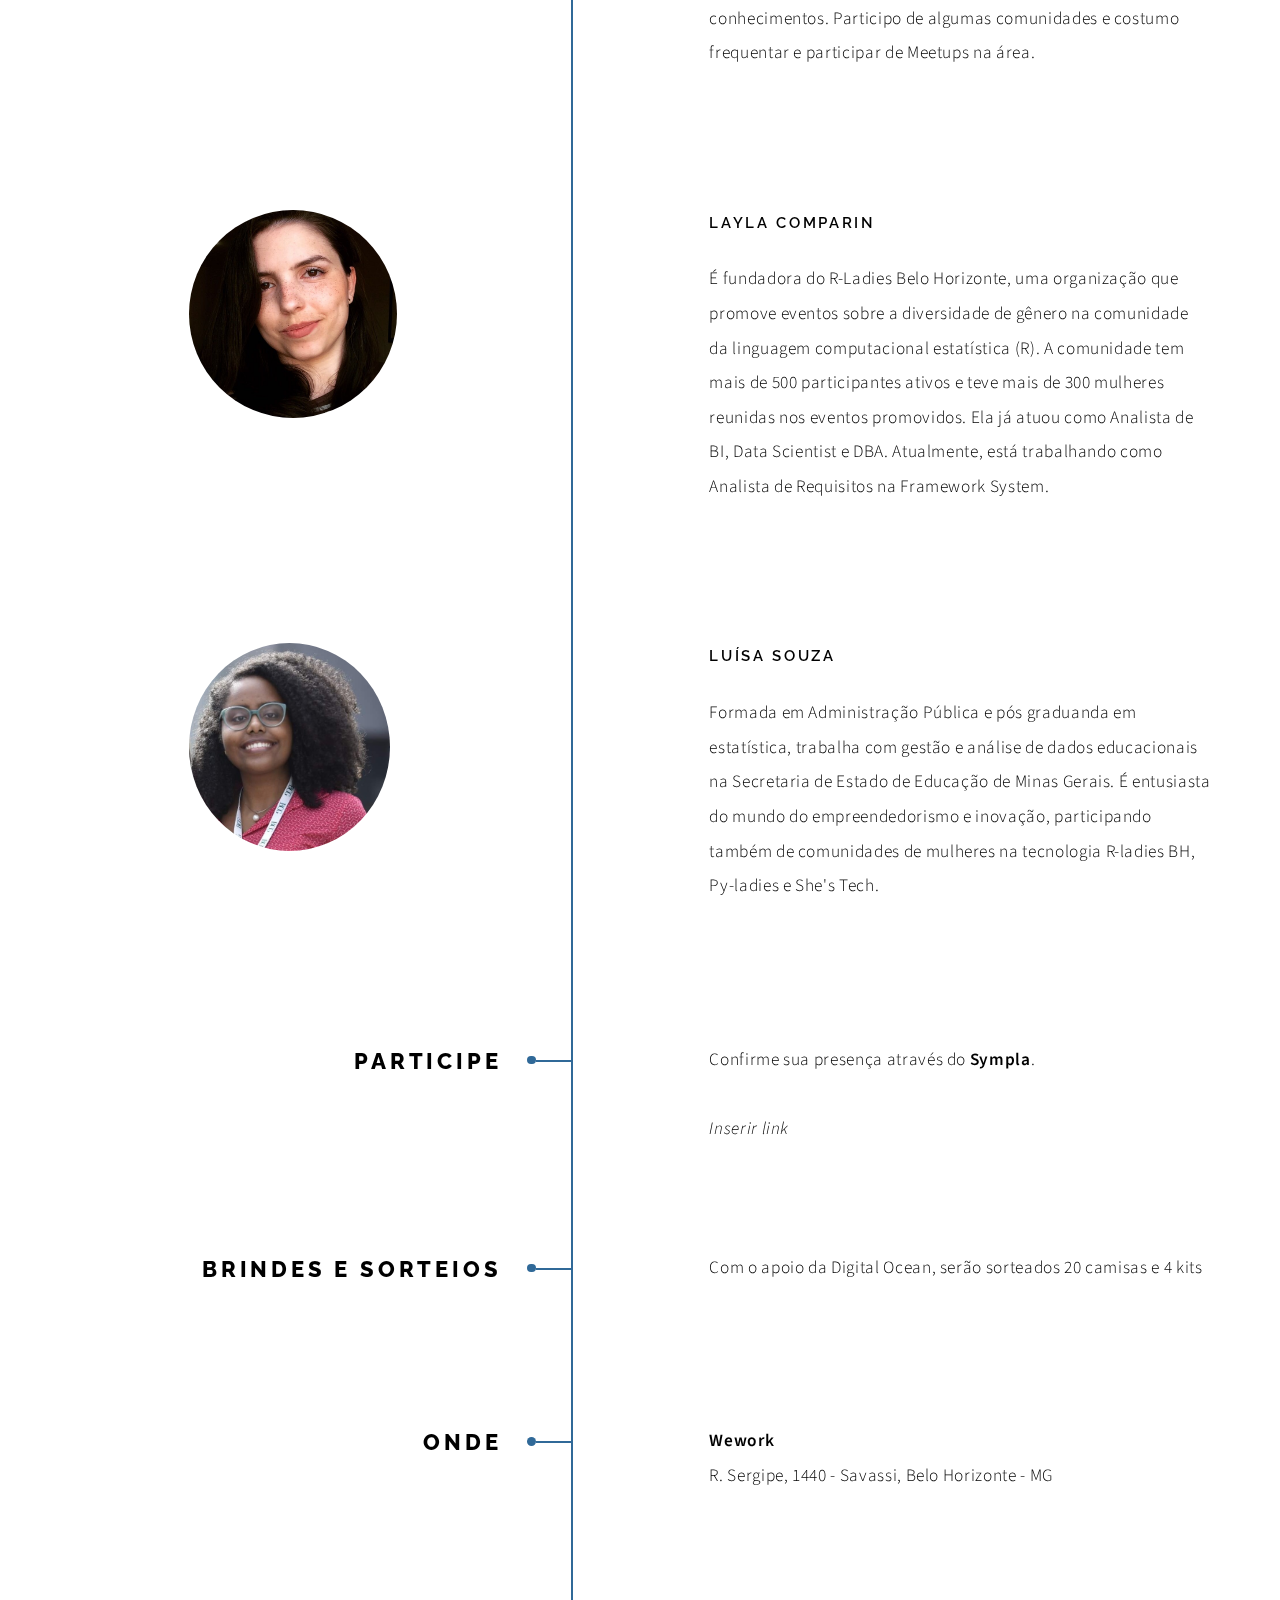
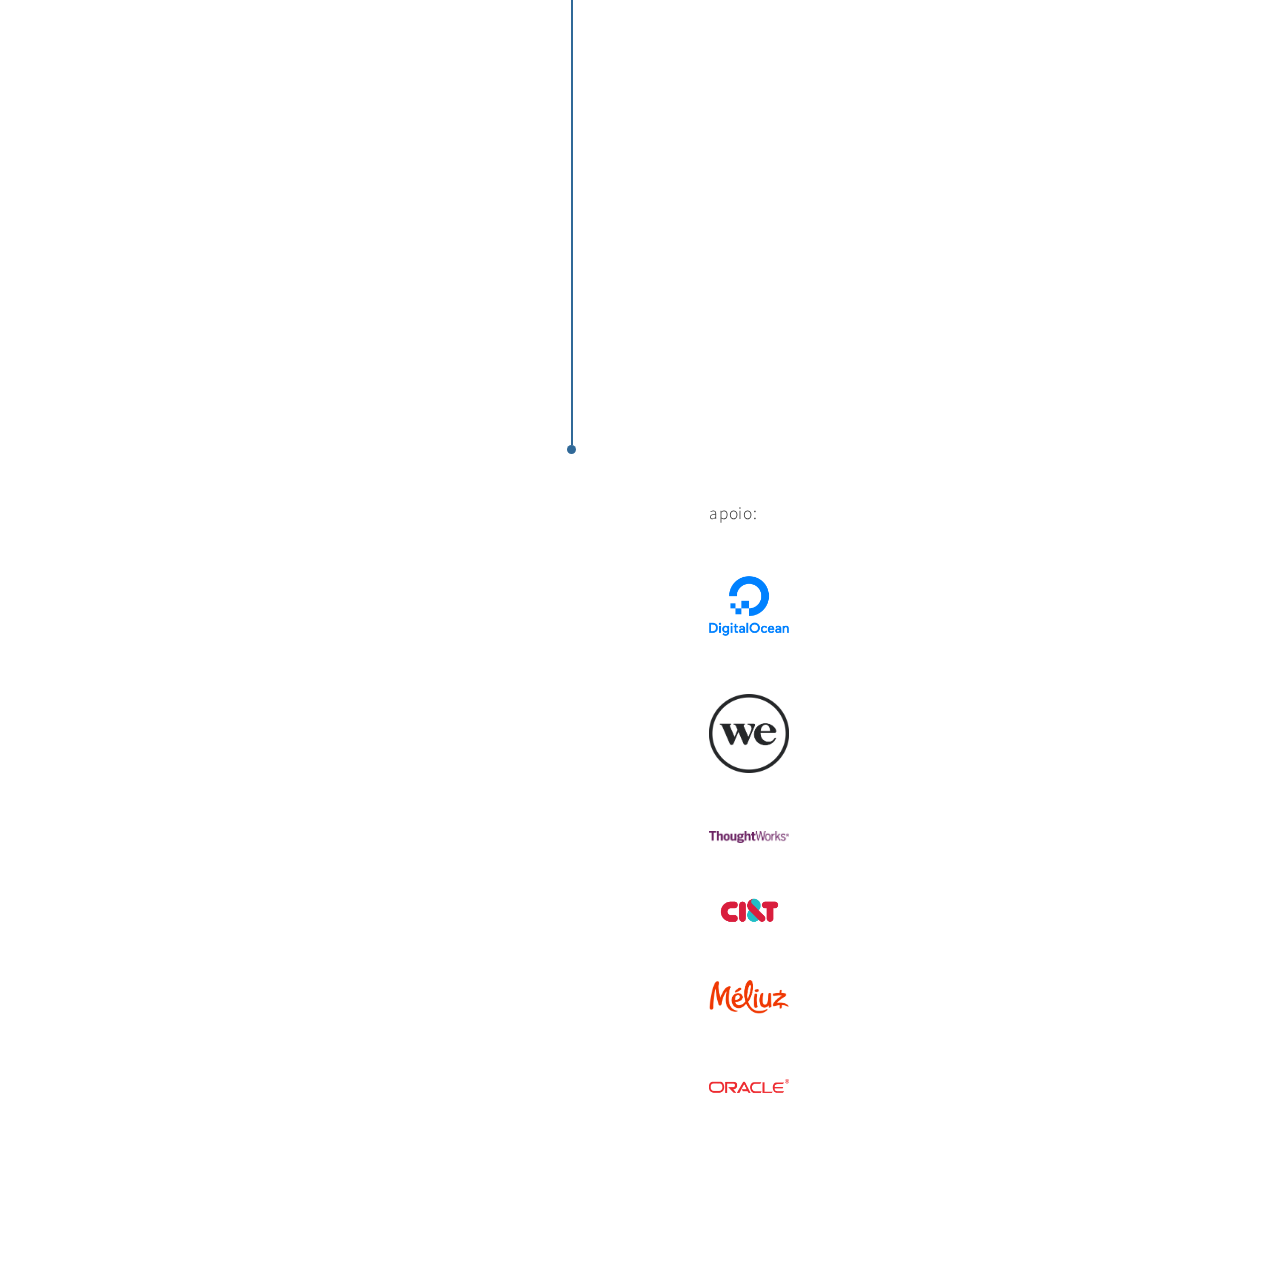
==== commit 3f090fb6: "Inclusão de logos de patrocinadores" ====
--- a/index.html
+++ b/index.html
@@ -20,7 +20,7 @@
 				</ul>
 			</header>
 			<div class="content">
-				<span class="image fill" data-position="center"><img src="images/Tech-LadiesRosa.jpg" alt="" /></span>
+				<span class="image fill" data-position="center"><img src="images/Tech-LadiesRosa.jpeg" alt="" /></span>
 			</div>
 		</section>
 		<section id="first">
@@ -348,17 +348,18 @@
 				style="color:#333;height:100%; vertical-align: middle; display:inline-block;">apoio:
 				<br /> <br />
 				<a style="text-decoration:none !important;" href="https://digitalocean.com"><img
-						src="images/logo_digital_ocean.png" style="width:80px"></a>
+						src="images/logo_digital_ocean.png" style="width:80px">    </a>
+						<br /> <br />
 				<a style="text-decoration:none !important;" href="https://www.wework.com/pt-BR/"><img
-						src="images/logo_wework.png" style="width:80px"></a>
+						src="images/logo_wework.png" style="width:80px">     </a><br /> <br />
 				<a style="text-decoration:none !important;" href="https://www.thoughtworks.com/pts"><img
-						src="images/TW.png" style="width:80px"></a>
+						src="images/TW.png" style="width:80px">    </a><br /> <br />
 				<a style="text-decoration:none !important;" href="https://br.ciandt.com/"><img
-						src="images/citlogo.png" style="width:80px"></a>
+						src="images/citlogo.png" style="width:80px">    </a><br /> <br />
 				<a style="text-decoration:none !important;" href="https://www.meliuz.com.br//"><img
-						src="images/logo-meliuz.png" style="width:80px"></a>
+						src="images/logo-meliuz.png" style="width:80px">   </a><br /> <br />
 				<a style="text-decoration:none !important;" href="https://www.oracle.com/br/INDEX.HTML"><img
-						src="images/Oracle_logo.png" style="width:80px"></a>
+						src="images/Oracle_logo.png" style="width:80px">   </a>
 
 			</span>
 		</div>
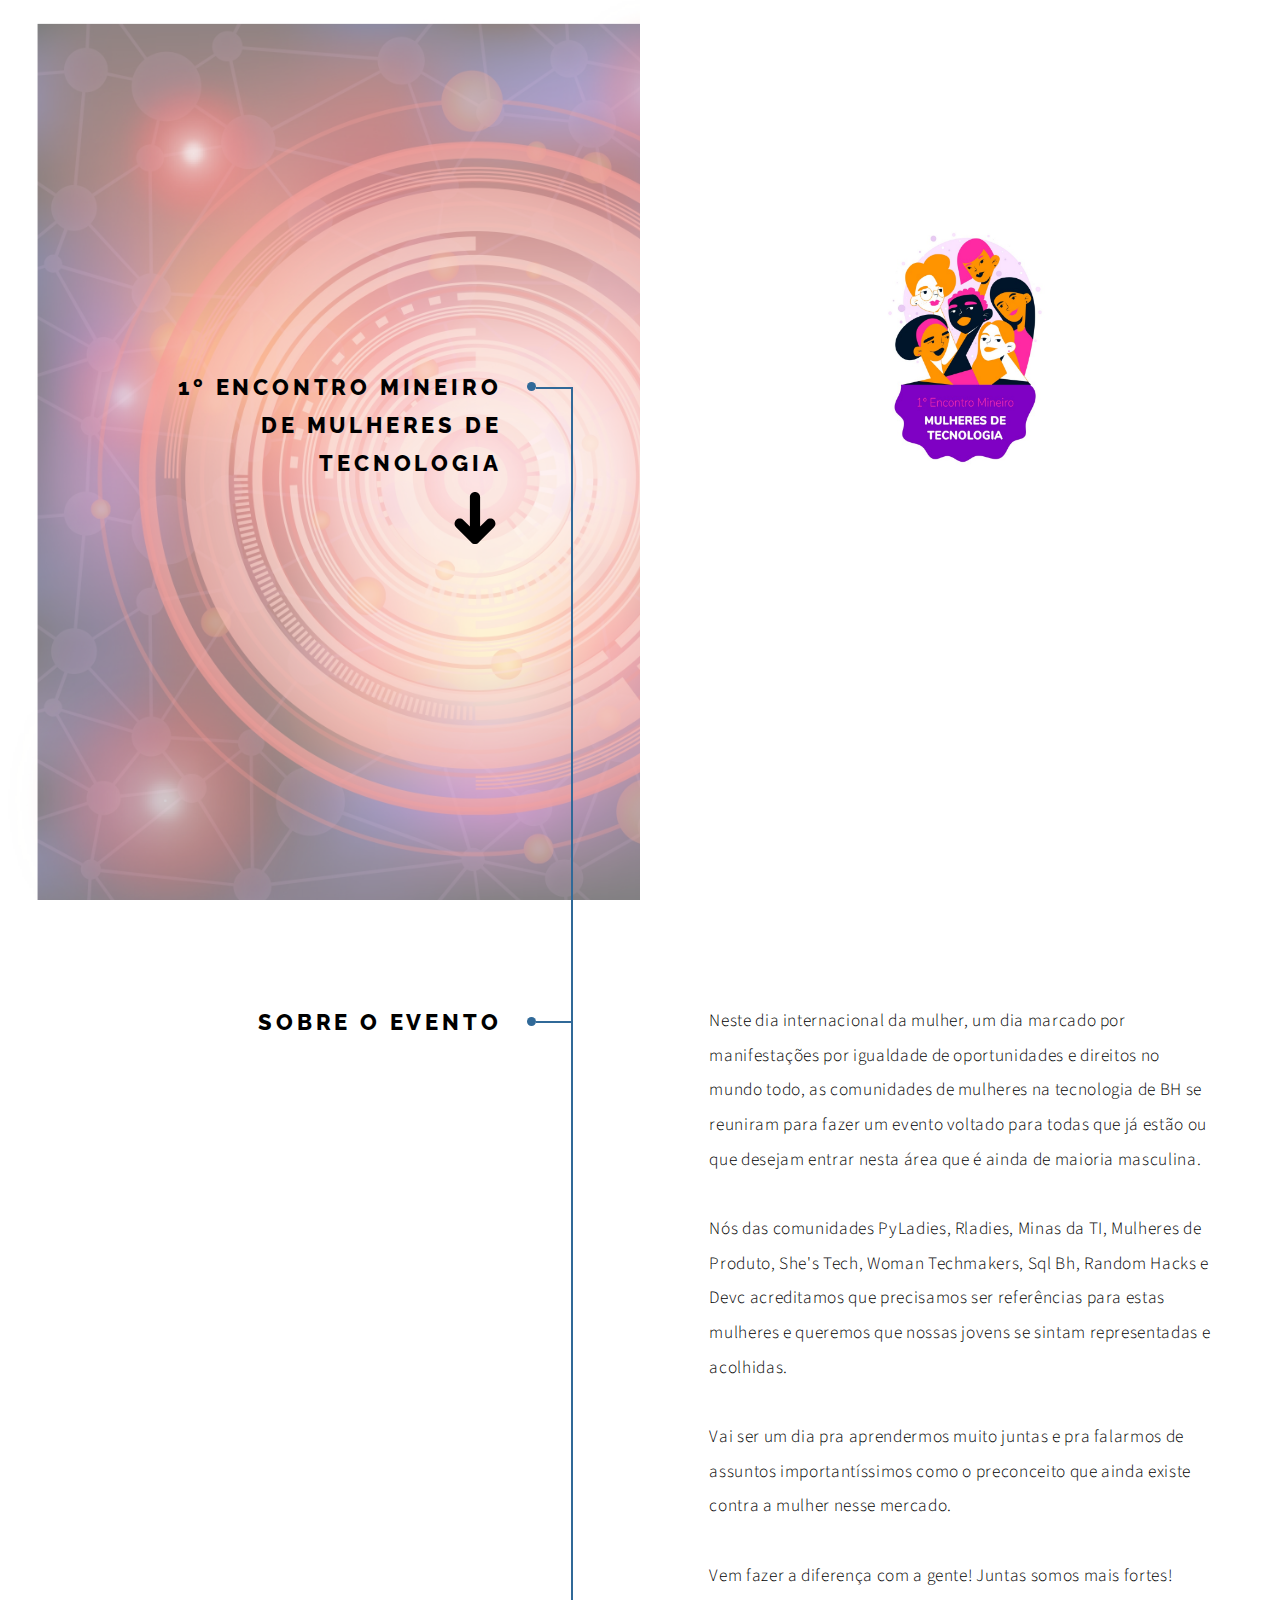
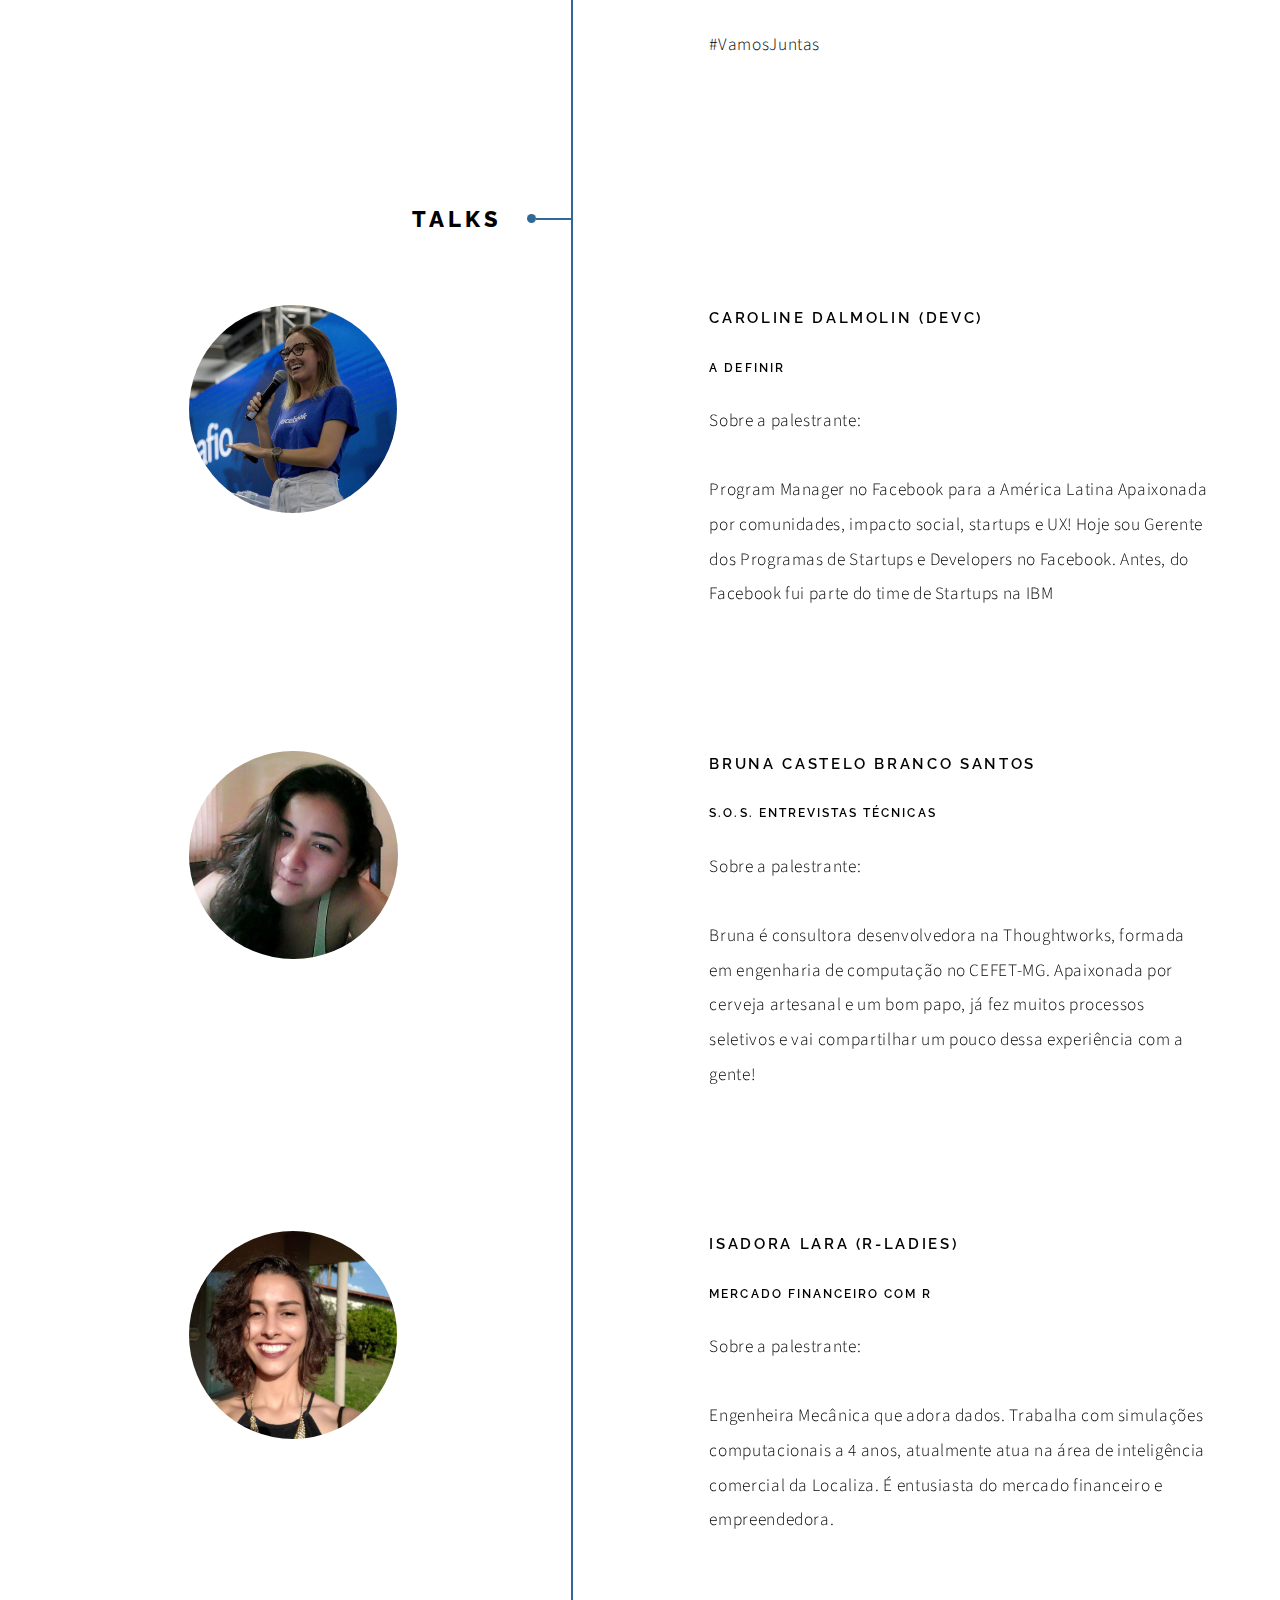
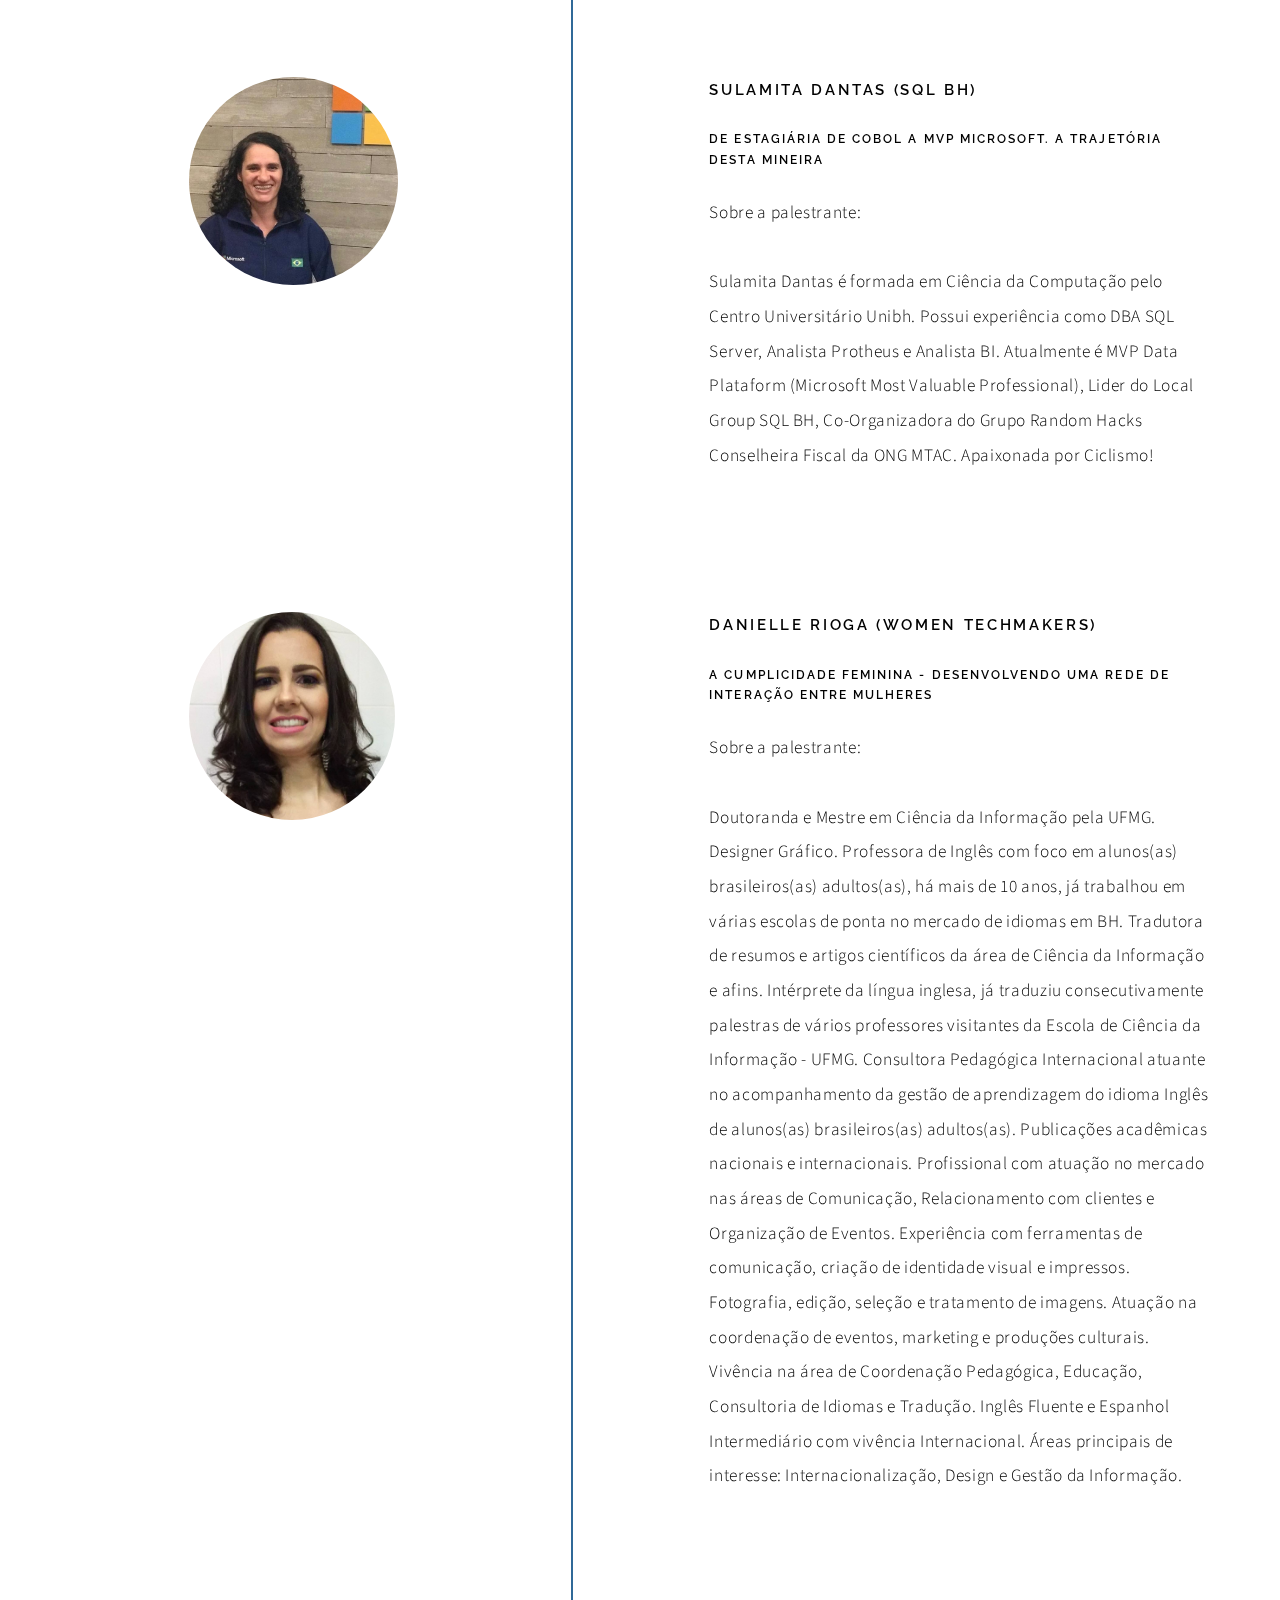
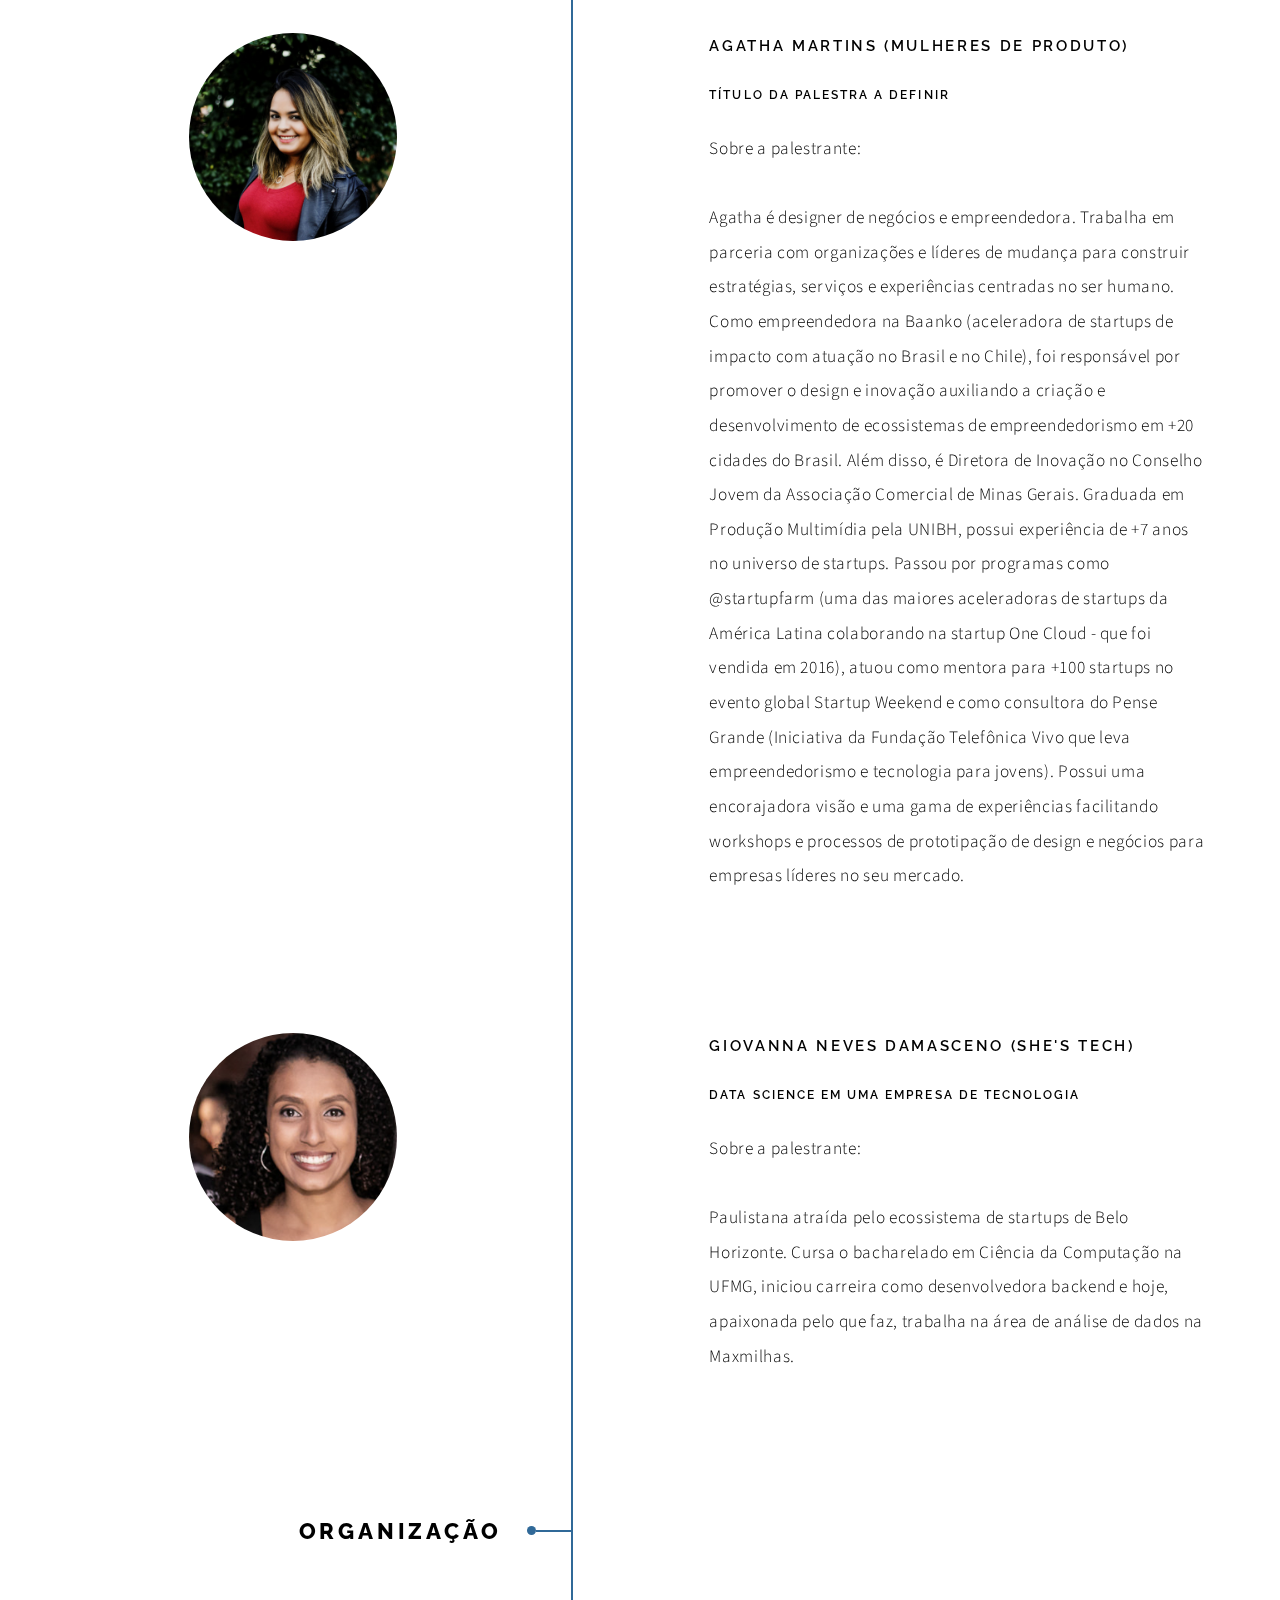
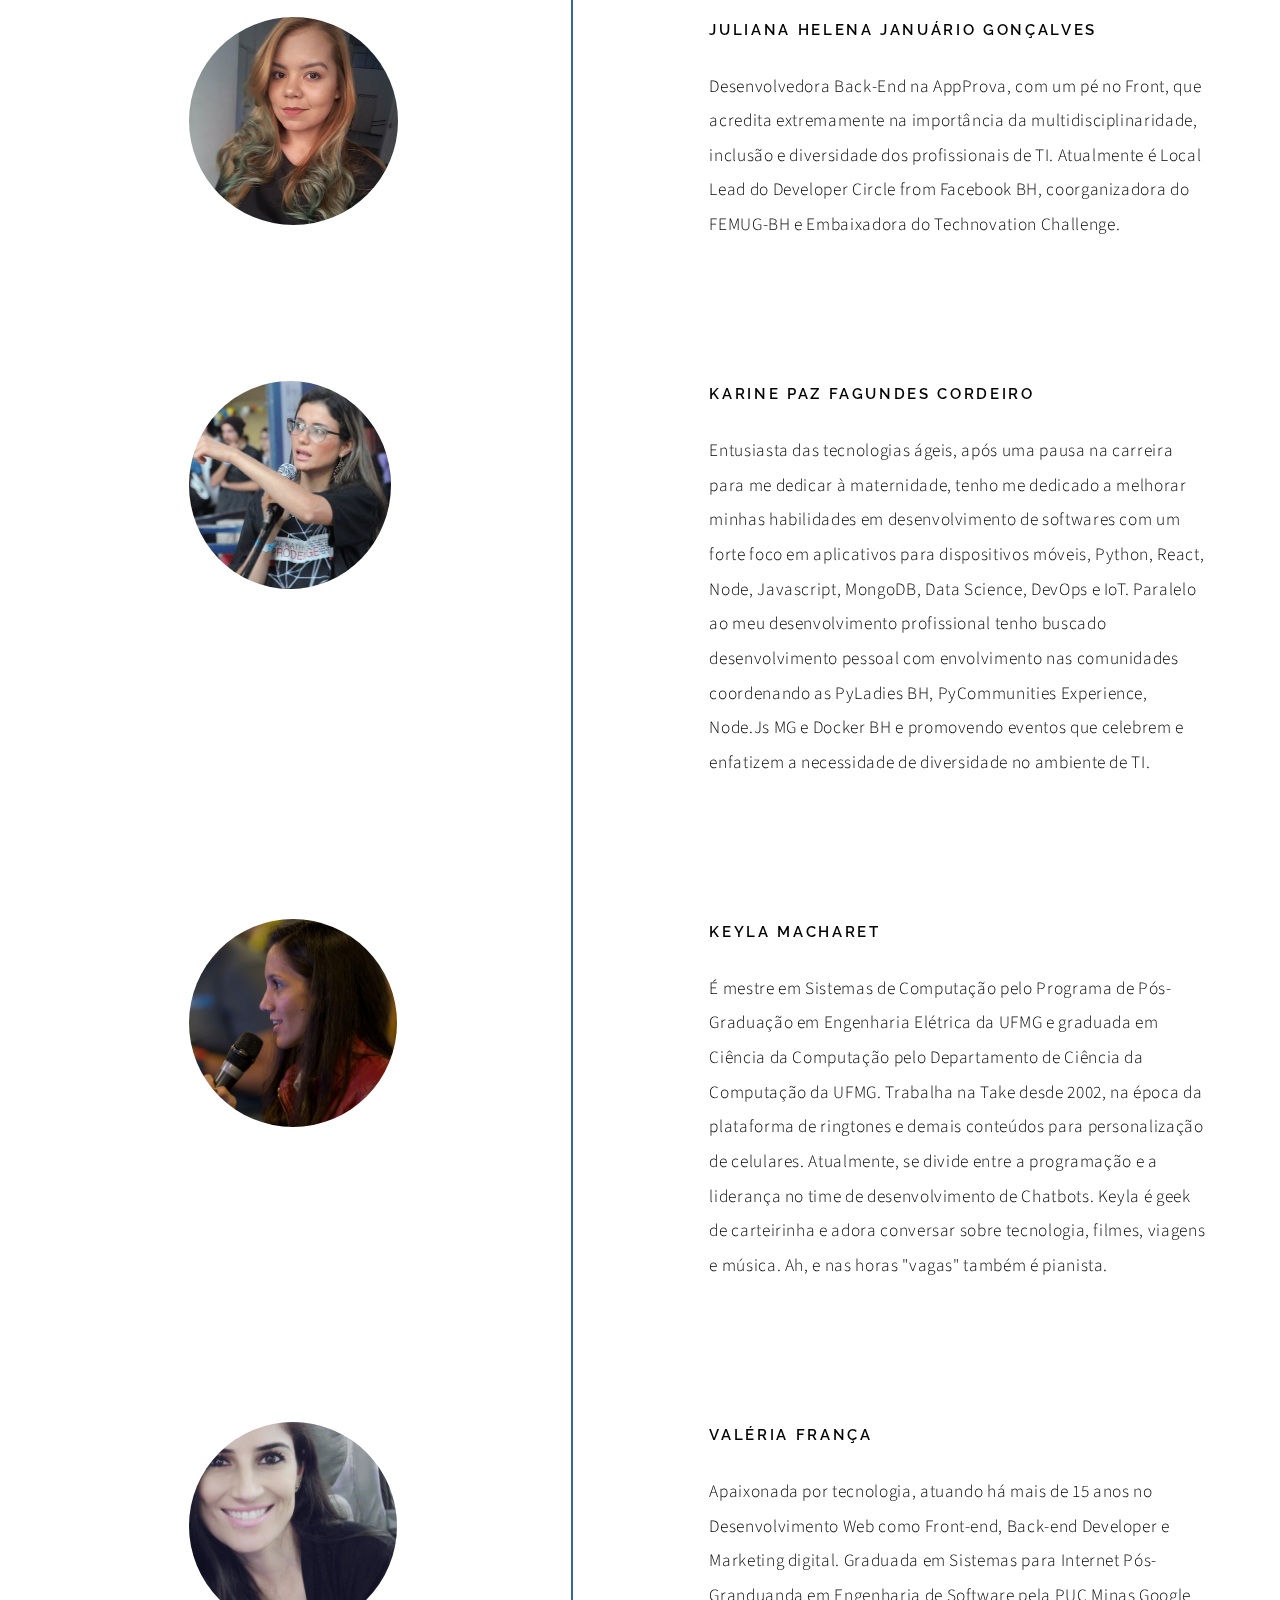
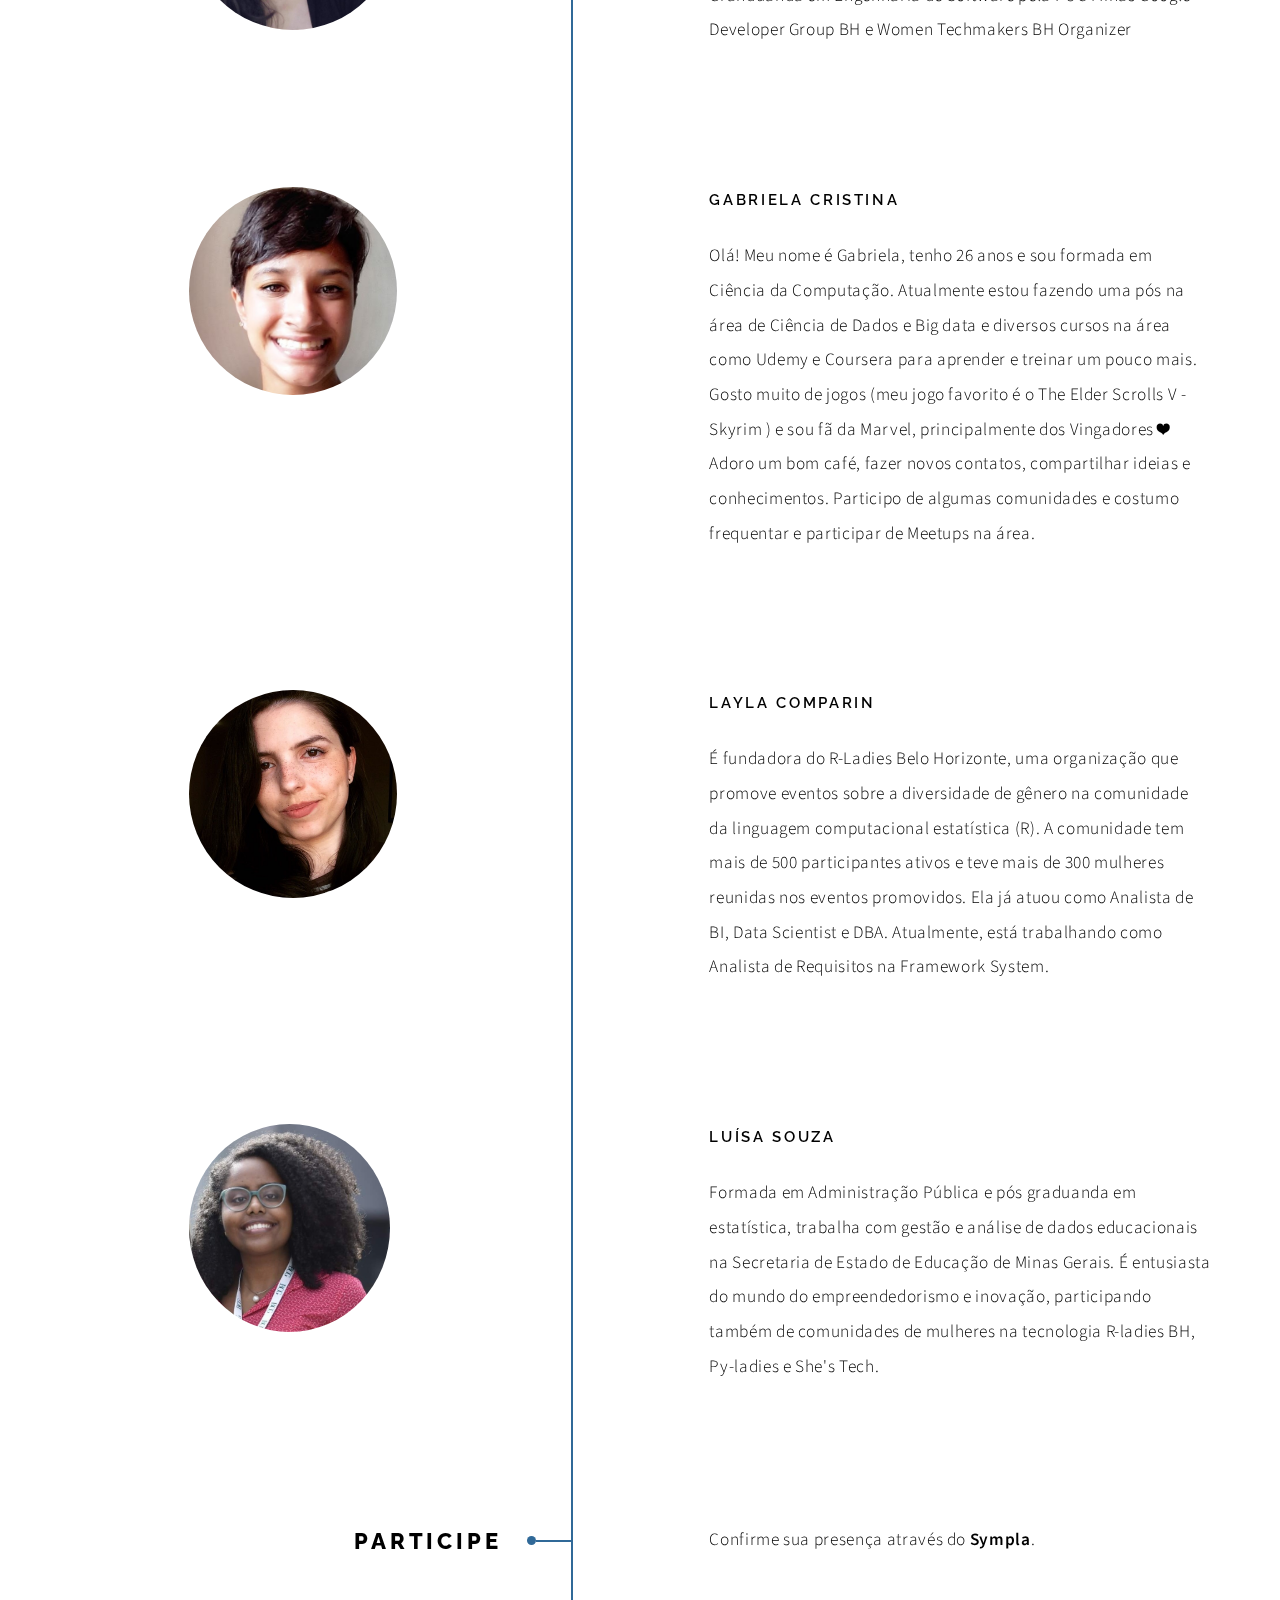
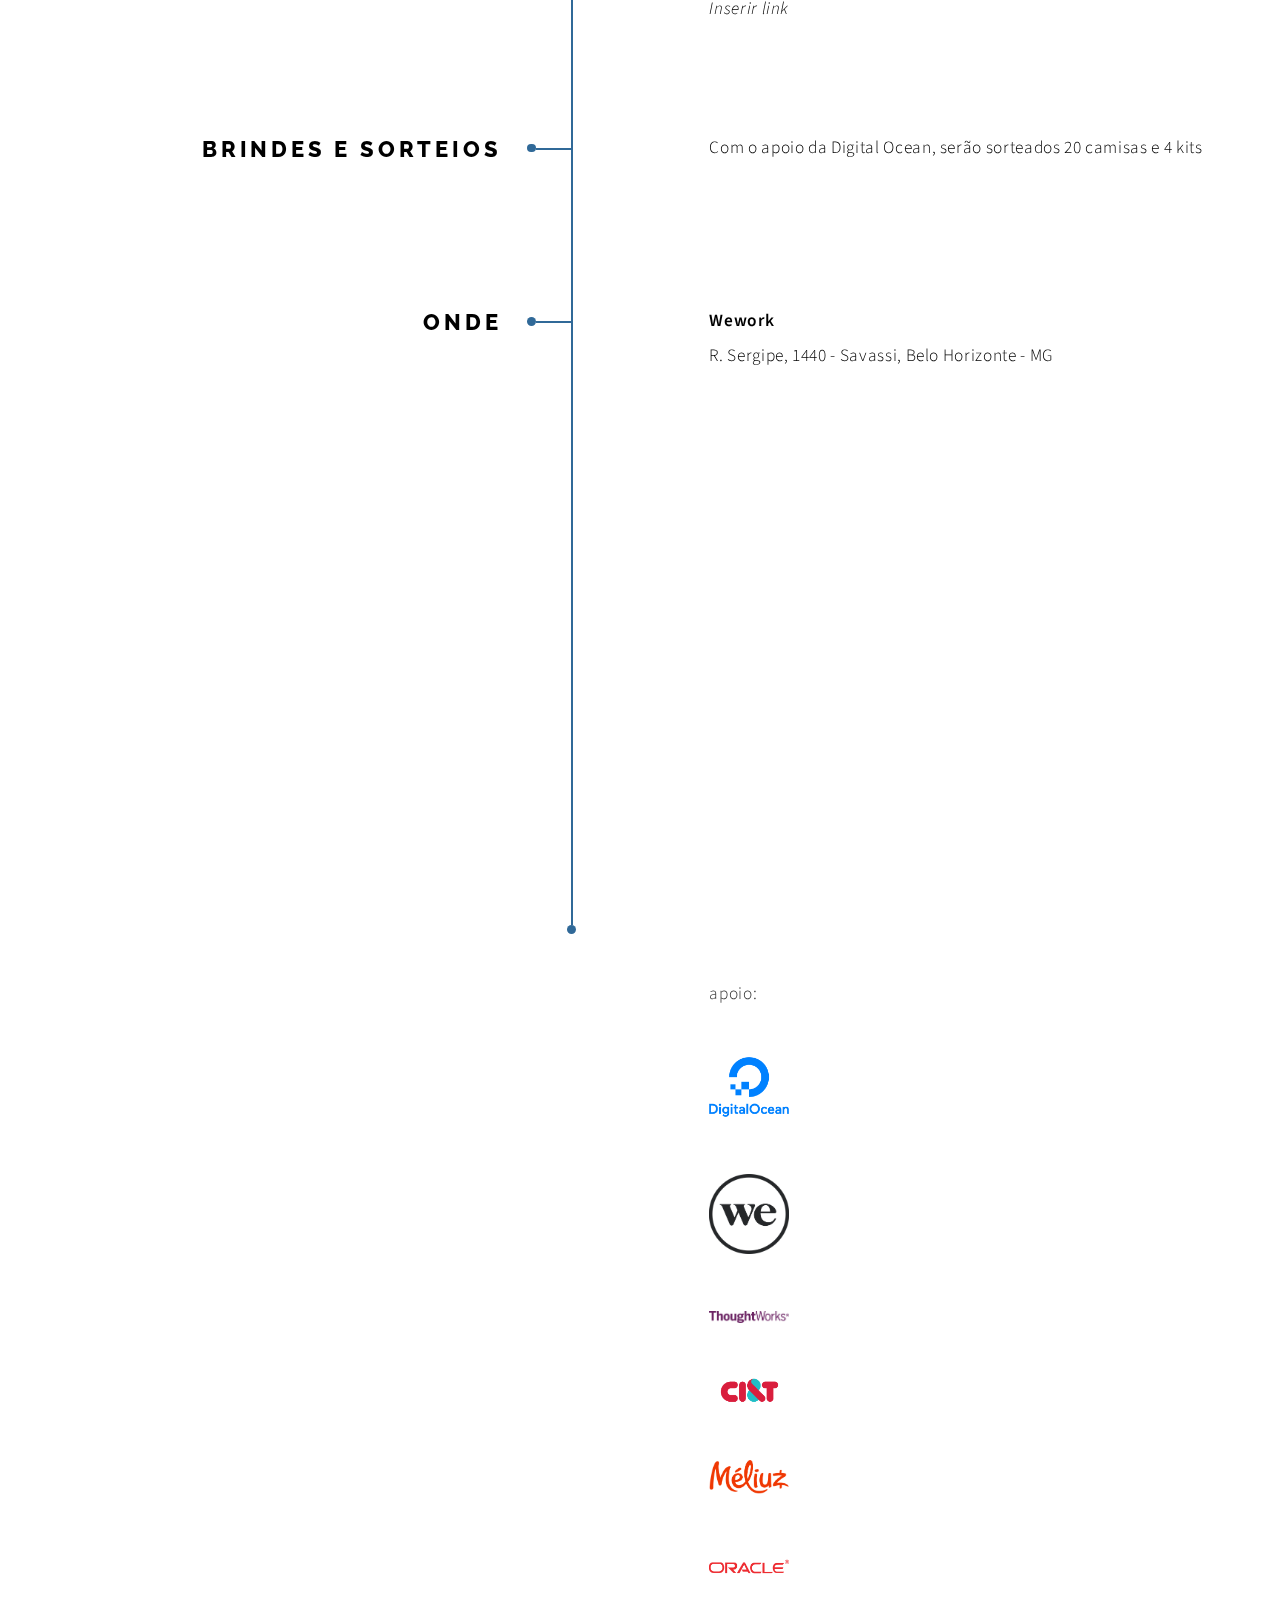
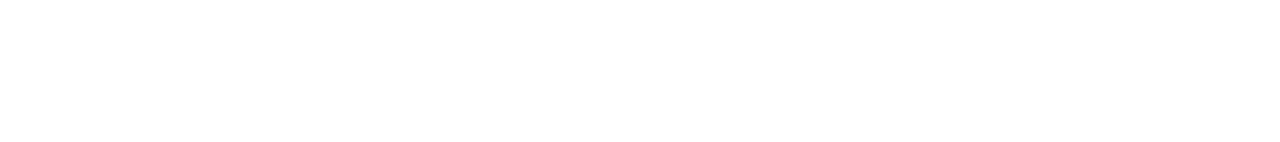
==== commit 443a5b1a: "inclusão de dados da palestrante Giovanna" ====
--- a/index.html
+++ b/index.html
@@ -2,9 +2,9 @@
 <html>
 
 <head>
-	<title>Tech Ladies Experience</title>
+	<title>Encontro Mineiro de Mulheres de Tecnologia</title>
 	<meta charset="utf-8" />
-	<meta name="viewport" content="width=device-width, initial-scale=1, user-scalable=no" />
+	<meta name="viewport" content="width=device-width, initial-scale=, user-scalable=no" />
 	<meta name="description" content="" />
 	<meta name="keywords" content="" />
 	<link rel="stylesheet" href="assets/css/main.css" />
@@ -168,6 +168,20 @@
 							da Fundação Telefônica Vivo que leva empreendedorismo e tecnologia para jovens). Possui uma
 							encorajadora visão e uma gama de experiências facilitando workshops e processos de
 							prototipação de design e negócios para empresas líderes no seu mercado.</p>
+					</div>
+				</section>
+				<section>
+					<header>
+						<div class="gallery">
+							<a href="images/Giovanna.png" class="portrait"><img src="/images/Giovanna.png" alt="" /></a>
+						</div>
+
+					</header>
+					<div class="content">
+						<h3>Giovanna Neves Damasceno (She's Tech)</h3>
+						<h4>Data Science em Uma Empresa de Tecnologia</h4>
+						<p>Sobre a palestrante: </p>
+						<p>Paulistana atraída pelo ecossistema de startups de Belo Horizonte. Cursa o bacharelado em Ciência da Computação na UFMG, iniciou carreira como desenvolvedora backend e hoje, apaixonada pelo que faz, trabalha na área de análise de dados na Maxmilhas.</p>
 					</div>
 				</section>
 			</div>
